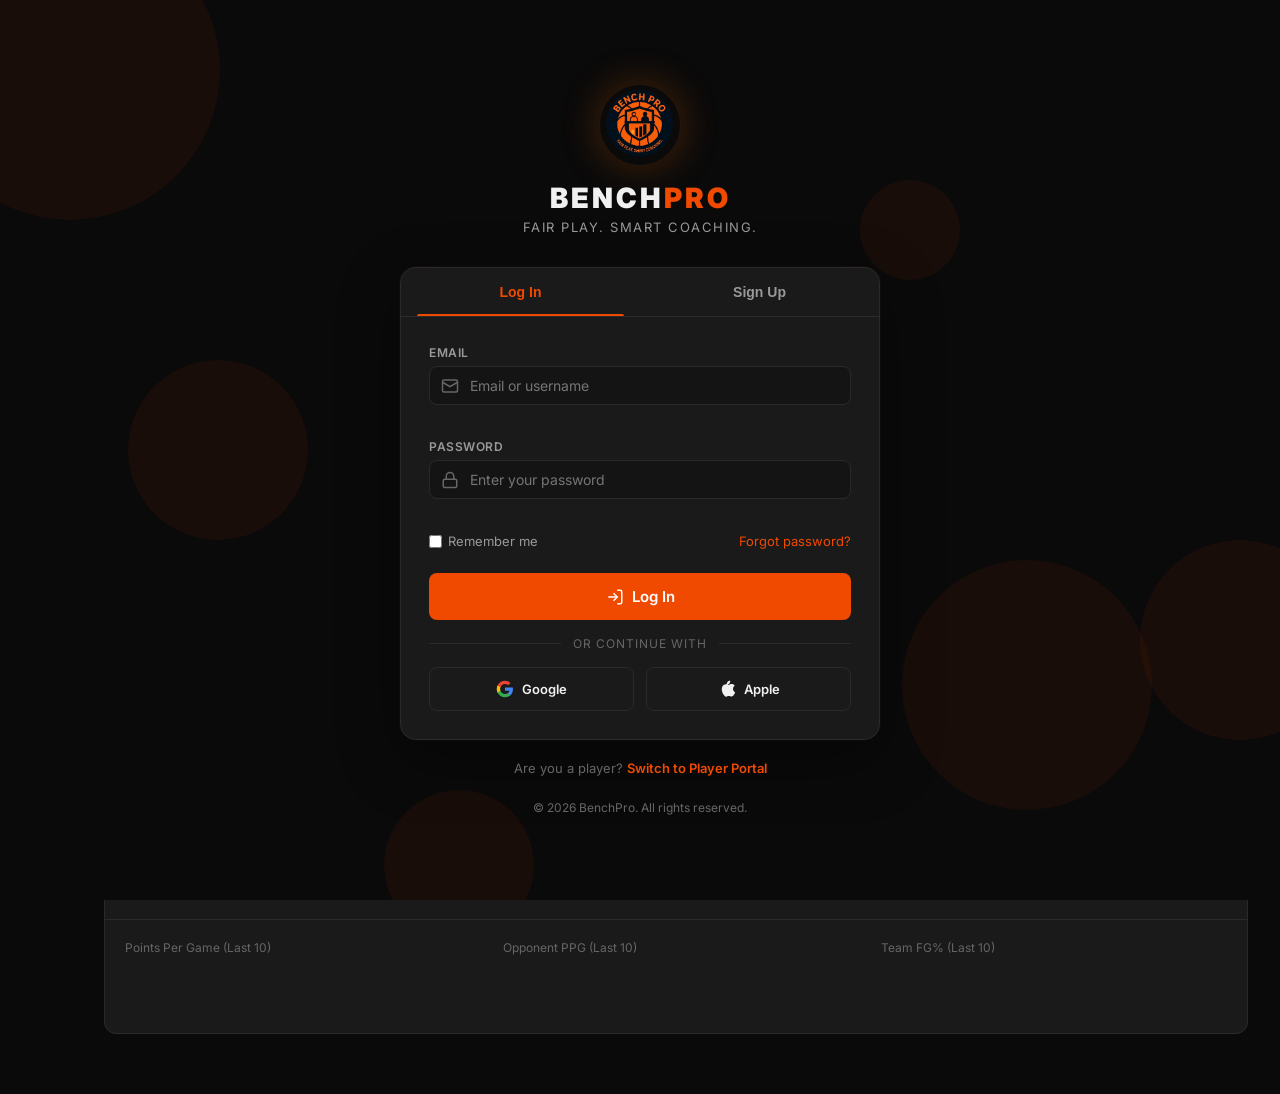
==== fullwebsite.html @ 2b0534f2 "Added Stripe and OAuth" ====
<!DOCTYPE html>
<html lang="en">

<head>
  <meta charset="UTF-8">
  <meta name="viewport" content="width=device-width, initial-scale=1.0">
  <title>BenchPro — Fair Play. Smart Coaching.</title>
  <meta name="description"
    content="BenchPro basketball analysis dashboard for high school teams. AI-powered game film analysis, play design, and player development.">
  <link rel="stylesheet" href="styles.css">
  <link rel="icon" href="minilogo.png" type="image/png">
  <script>
    (function(){try{var s=localStorage.getItem('benchpro_settings');if(s){var j=JSON.parse(s);var t=j.theme||'dark';if(t==='light'){document.documentElement.setAttribute('data-theme','light');}else{document.documentElement.removeAttribute('data-theme');}}}catch(e){}})();
  </script>
</head>

<body>
  <script>
    (function(){try{var s=localStorage.getItem('benchpro_settings');if(s){var j=JSON.parse(s);var t=j.theme||'dark';document.body.classList.toggle('light-mode',t==='light');}}catch(e){}})();
  </script>

  <!-- ===== AUTH SCREEN ===== -->
  <div class="auth-screen" id="auth-screen">
    <!-- Animated background particles -->
    <div class="auth-particles">
      <div class="particle"></div>
      <div class="particle"></div>
      <div class="particle"></div>
      <div class="particle"></div>
      <div class="particle"></div>
      <div class="particle"></div>
    </div>

    <div class="auth-container">
      <!-- Logo -->
      <div class="auth-logo">
        <img src="logo.png" alt="BenchPro">
        <h1 class="auth-brand">BENCH<span>PRO</span></h1>
        <p class="auth-tagline">Fair Play. Smart Coaching.</p>
      </div>

      <!-- Auth Card -->
      <div class="auth-card">
        <!-- Tabs -->
        <div class="auth-tabs">
          <button class="auth-tab active" onclick="showAuthTab('login')">Log In</button>
          <button class="auth-tab" onclick="showAuthTab('signup')">Sign Up</button>
        </div>

        <!-- ===== LOGIN VIEW ===== -->
        <div class="auth-view active" id="auth-login">
          <div class="auth-form">
            <div class="form-group">
              <label class="form-label">Email</label>
              <div class="input-icon-wrap">
                <svg class="input-icon" viewBox="0 0 24 24" fill="none" stroke="currentColor" stroke-width="2">
                  <rect x="2" y="4" width="20" height="16" rx="2" />
                  <polyline points="22,7 12,13 2,7" />
                </svg>
                <input type="email" class="form-input with-icon" id="login-email" placeholder="Email or username"
                  autocomplete="new-email" readonly onfocus="this.removeAttribute('readonly')">
              </div>
            </div>
            <div class="form-group">
              <label class="form-label">Password</label>
              <div class="input-icon-wrap">
                <svg class="input-icon" viewBox="0 0 24 24" fill="none" stroke="currentColor" stroke-width="2">
                  <rect x="3" y="11" width="18" height="11" rx="2" ry="2" />
                  <path d="M7 11V7a5 5 0 0110 0v4" />
                </svg>
                <input type="password" class="form-input with-icon" id="login-password"
                  placeholder="Enter your password" autocomplete="new-password" readonly
                  onfocus="this.removeAttribute('readonly')">
              </div>
            </div>
            <div style="display:flex;justify-content:space-between;align-items:center;margin-bottom:8px">
              <label
                style="display:flex;align-items:center;gap:6px;color:var(--text-secondary);font-size:13px;cursor:pointer">
                <input type="checkbox" id="remember-me" style="accent-color:var(--orange)"> Remember me
              </label>
              <a href="#" class="auth-link" onclick="event.preventDefault();openForgotPasswordModal()">Forgot password?</a>
            </div>
            <button class="btn btn-primary auth-btn" id="btn-login-submit">
              <svg width="18" height="18" viewBox="0 0 24 24" fill="none" stroke="currentColor" stroke-width="2">
                <path d="M15 3h4a2 2 0 012 2v14a2 2 0 01-2 2h-4" />
                <polyline points="10 17 15 12 10 7" />
                <line x1="15" y1="12" x2="3" y2="12" />
              </svg>
              Log In
            </button>
            <div class="auth-divider"><span>or continue with</span></div>
            <div class="social-buttons">
              <button class="btn btn-secondary social-btn" onclick="socialLogin('Google')">
                <svg width="18" height="18" viewBox="0 0 24 24">
                  <path
                    d="M22.56 12.25c0-.78-.07-1.53-.2-2.25H12v4.26h5.92a5.06 5.06 0 01-2.2 3.32v2.77h3.57c2.08-1.92 3.28-4.74 3.28-8.1z"
                    fill="#4285F4" />
                  <path
                    d="M12 23c2.97 0 5.46-.98 7.28-2.66l-3.57-2.77c-.98.66-2.23 1.06-3.71 1.06-2.86 0-5.29-1.93-6.16-4.53H2.18v2.84C3.99 20.53 7.7 23 12 23z"
                    fill="#34A853" />
                  <path
                    d="M5.84 14.09c-.22-.66-.35-1.36-.35-2.09s.13-1.43.35-2.09V7.07H2.18C1.43 8.55 1 10.22 1 12s.43 3.45 1.18 4.93l2.85-2.22.81-.62z"
                    fill="#FBBC05" />
                  <path
                    d="M12 5.38c1.62 0 3.06.56 4.21 1.64l3.15-3.15C17.45 2.09 14.97 1 12 1 7.7 1 3.99 3.47 2.18 7.07l3.66 2.84c.87-2.6 3.3-4.53 6.16-4.53z"
                    fill="#EA4335" />
                </svg>
                Google
              </button>
              <button class="btn btn-secondary social-btn" onclick="socialLogin('Apple')">
                <svg width="18" height="18" viewBox="0 0 24 24" fill="currentColor">
                  <path
                    d="M16.365 1.43c0 1.14-.493 2.27-1.177 3.08-.744.9-1.99 1.57-2.987 1.57-.18 0-.36-.02-.53-.06-.01-.18-.04-.39-.04-.56 0-1.12.535-2.22 1.235-3.02C13.66 1.57 14.98.87 16.12.75c.02.23.04.45.04.68h.205zm3.635 10.44c.03 3.33 2.925 4.44 2.955 4.45-.025.08-.462 1.58-1.525 3.13-.916 1.34-1.866 2.67-3.363 2.7-1.47.03-1.944-.87-3.627-.87-1.683 0-2.208.84-3.597.9-1.445.05-2.545-1.45-3.47-2.79-1.885-2.73-3.325-7.72-1.392-11.09.955-1.67 2.672-2.72 4.53-2.75 1.42-.03 2.758.95 3.625.95.865 0 2.49-1.18 4.195-1.01.715.03 2.718.29 4.005 2.17-.1.07-2.39 1.39-2.365 4.16h.03z" />
                </svg>
                Apple
              </button>
            </div>
          </div>
        </div>

        <!-- ===== SIGNUP VIEW ===== -->
        <div class="auth-view" id="auth-signup">
          <!-- Progress Steps -->
          <div class="signup-progress">
            <div class="progress-step active" data-step="1">
              <div class="step-number">1</div>
              <span class="step-label">Account</span>
            </div>
            <div class="progress-line active"></div>
            <div class="progress-step" data-step="2">
              <div class="step-number">2</div>
              <span class="step-label">Team</span>
            </div>
            <div class="progress-line"></div>
            <div class="progress-step" data-step="3">
              <div class="step-number">3</div>
              <span class="step-label">Plan</span>
            </div>
            <div class="progress-line"></div>
            <div class="progress-step" data-step="4">
              <div class="step-number">4</div>
              <span class="step-label">Payment</span>
            </div>
          </div>

          <!-- Step 1: Account -->
          <div class="signup-step active" id="signup-step-1">
            <h2 class="step-title">Create Your Account</h2>
            <p class="step-desc">Get started with BenchPro in just a few steps.</p>
            <div class="auth-form">
              <div class="form-group">
                <label class="form-label">Full Name</label>
                <div class="input-icon-wrap">
                  <svg class="input-icon" viewBox="0 0 24 24" fill="none" stroke="currentColor" stroke-width="2">
                    <path d="M20 21v-2a4 4 0 00-4-4H8a4 4 0 00-4 4v2" />
                    <circle cx="12" cy="7" r="4" />
                  </svg>
                  <input type="text" class="form-input with-icon" id="signup-name" placeholder="Coach Wilson">
                </div>
              </div>
              <div class="form-group">
                <label class="form-label">Email</label>
                <div class="input-icon-wrap">
                  <svg class="input-icon" viewBox="0 0 24 24" fill="none" stroke="currentColor" stroke-width="2">
                    <rect x="2" y="4" width="20" height="16" rx="2" />
                    <polyline points="22,7 12,13 2,7" />
                  </svg>
                  <input type="email" class="form-input with-icon" id="signup-email" placeholder="coach@school.edu">
                </div>
              </div>
              <div class="form-group">
                <label class="form-label">Password</label>
                <div class="input-icon-wrap">
                  <svg class="input-icon" viewBox="0 0 24 24" fill="none" stroke="currentColor" stroke-width="2">
                    <rect x="3" y="11" width="18" height="11" rx="2" ry="2" />
                    <path d="M7 11V7a5 5 0 0110 0v4" />
                  </svg>
                  <input type="password" class="form-input with-icon" id="signup-password"
                    placeholder="Create a password">
                </div>
              </div>
              <div class="form-group">
                <label class="form-label">Confirm Password</label>
                <div class="input-icon-wrap">
                  <svg class="input-icon" viewBox="0 0 24 24" fill="none" stroke="currentColor" stroke-width="2">
                    <path d="M12 22s8-4 8-10V5l-8-3-8 3v7c0 6 8 10 8 10z" />
                  </svg>
                  <input type="password" class="form-input with-icon" id="signup-confirm"
                    placeholder="Confirm your password">
                </div>
              </div>
            </div>
          </div>

          <!-- Step 2: Team -->
          <div class="signup-step" id="signup-step-2">
            <h2 class="step-title">Set Up Your Team</h2>
            <p class="step-desc">Tell us about your basketball program.</p>
            <div class="auth-form">
              <div class="form-group">
                <label class="form-label">School / Organization</label>
                <div class="input-icon-wrap">
                  <svg class="input-icon" viewBox="0 0 24 24" fill="none" stroke="currentColor" stroke-width="2">
                    <path d="M3 9l9-7 9 7v11a2 2 0 01-2 2H5a2 2 0 01-2-2z" />
                    <polyline points="9 22 9 12 15 12 15 22" />
                  </svg>
                  <input type="text" class="form-input with-icon" id="signup-school" placeholder="Harker High School">
                </div>
              </div>
              <div class="form-group">
                <label class="form-label">Team Name</label>
                <div class="input-icon-wrap">
                  <svg class="input-icon" viewBox="0 0 24 24" fill="none" stroke="currentColor" stroke-width="2">
                    <circle cx="12" cy="12" r="10" />
                    <path d="M12 2a14.5 14.5 0 000 20 14.5 14.5 0 000-20" />
                    <path d="M2 12h20" />
                  </svg>
                  <input type="text" class="form-input with-icon" id="signup-team" placeholder="Varsity Lions">
                </div>
              </div>
              <div class="form-row">
                <div class="form-group">
                  <label class="form-label">Division</label>
                  <select class="form-input" id="signup-division">
                    <option value="varsity">Varsity</option>
                    <option value="jv">Junior Varsity</option>
                    <option value="freshman">Freshman</option>
                  </select>
                </div>
                <div class="form-group">
                  <label class="form-label">State</label>
                  <select class="form-input" id="signup-state">
                    <option value="">Select state...</option>
                    <option>Alabama</option>
                    <option>Alaska</option>
                    <option>Arizona</option>
                    <option>Arkansas</option>
                    <option>California</option>
                    <option>Colorado</option>
                    <option>Connecticut</option>
                    <option>Delaware</option>
                    <option>Florida</option>
                    <option>Georgia</option>
                    <option>Hawaii</option>
                    <option>Idaho</option>
                    <option>Illinois</option>
                    <option>Indiana</option>
                    <option>Iowa</option>
                    <option>Kansas</option>
                    <option>Kentucky</option>
                    <option>Louisiana</option>
                    <option>Maine</option>
                    <option>Maryland</option>
                    <option>Massachusetts</option>
                    <option>Michigan</option>
                    <option>Minnesota</option>
                    <option>Mississippi</option>
                    <option>Missouri</option>
                    <option>Montana</option>
                    <option>Nebraska</option>
                    <option>Nevada</option>
                    <option>New Hampshire</option>
                    <option>New Jersey</option>
                    <option>New Mexico</option>
                    <option>New York</option>
                    <option>North Carolina</option>
                    <option>North Dakota</option>
                    <option>Ohio</option>
                    <option>Oklahoma</option>
                    <option>Oregon</option>
                    <option>Pennsylvania</option>
                    <option>Rhode Island</option>
                    <option>South Carolina</option>
                    <option>South Dakota</option>
                    <option>Tennessee</option>
                    <option>Texas</option>
                    <option>Utah</option>
                    <option>Vermont</option>
                    <option>Virginia</option>
                    <option>Washington</option>
                    <option>West Virginia</option>
                    <option>Wisconsin</option>
                    <option>Wyoming</option>
                  </select>
                </div>
              </div>
              <div class="form-group">
                <label class="form-label">Season</label>
                <select class="form-input" id="signup-season">
                  <option value="2025-26">2025–26</option>
                  <option value="2026-27">2026–27</option>
                </select>
              </div>
            </div>
          </div>

          <!-- Step 3: Plan -->
          <div class="signup-step" id="signup-step-3">
            <h2 class="step-title">Choose Your Plan</h2>
            <p class="step-desc">Start with a 14-day free trial. Cancel anytime.</p>
            <div class="signup-plans">
              <div class="signup-plan-card" data-plan="standard" onclick="selectSignupPlan('standard')">
                <div class="plan-card-header">
                  <h3>Standard</h3>
                  <p>Individual player development</p>
                </div>
                <div class="plan-price">$8.99<span>/month</span></div>
                <ul class="plan-features">
                  <li><svg viewBox="0 0 24 24" fill="none" stroke="var(--orange)" stroke-width="2.5" width="16"
                      height="16">
                      <polyline points="20 6 9 17 4 12" />
                    </svg> Up to 5 Player Profiles</li>
                  <li><svg viewBox="0 0 24 24" fill="none" stroke="var(--orange)" stroke-width="2.5" width="16"
                      height="16">
                      <polyline points="20 6 9 17 4 12" />
                    </svg> 10 Game Uploads / Month</li>
                  <li><svg viewBox="0 0 24 24" fill="none" stroke="var(--orange)" stroke-width="2.5" width="16"
                      height="16">
                      <polyline points="20 6 9 17 4 12" />
                    </svg> Basic AI Analysis</li>
                  <li><svg viewBox="0 0 24 24" fill="none" stroke="var(--orange)" stroke-width="2.5" width="16"
                      height="16">
                      <polyline points="20 6 9 17 4 12" />
                    </svg> Play Designer</li>
                </ul>
              </div>
              <div class="signup-plan-card popular selected" data-plan="elite" onclick="selectSignupPlan('elite')">
                <div class="plan-badge-label">MOST POPULAR</div>
                <div class="plan-card-header">
                  <h3>Elite</h3>
                  <p>Everything for a full team</p>
                </div>
                <div class="plan-price">$29.99<span>/month</span></div>
                <ul class="plan-features">
                  <li><svg viewBox="0 0 24 24" fill="none" stroke="var(--orange)" stroke-width="2.5" width="16"
                      height="16">
                      <polyline points="20 6 9 17 4 12" />
                    </svg> Unlimited Player Profiles</li>
                  <li><svg viewBox="0 0 24 24" fill="none" stroke="var(--orange)" stroke-width="2.5" width="16"
                      height="16">
                      <polyline points="20 6 9 17 4 12" />
                    </svg> Unlimited Game Uploads</li>
                  <li><svg viewBox="0 0 24 24" fill="none" stroke="var(--orange)" stroke-width="2.5" width="16"
                      height="16">
                      <polyline points="20 6 9 17 4 12" />
                    </svg> Advanced AI Analysis</li>
                  <li><svg viewBox="0 0 24 24" fill="none" stroke="var(--orange)" stroke-width="2.5" width="16"
                      height="16">
                      <polyline points="20 6 9 17 4 12" />
                    </svg> Fatigue Detection</li>
                  <li><svg viewBox="0 0 24 24" fill="none" stroke="var(--orange)" stroke-width="2.5" width="16"
                      height="16">
                      <polyline points="20 6 9 17 4 12" />
                    </svg> Send Tips to Players</li>
                  <li><svg viewBox="0 0 24 24" fill="none" stroke="var(--orange)" stroke-width="2.5" width="16"
                      height="16">
                      <polyline points="20 6 9 17 4 12" />
                    </svg> Priority Support</li>
                </ul>
              </div>
            </div>
          </div>

          <!-- Step 4: Start Trial -->
          <div class="signup-step" id="signup-step-4">
            <h2 class="step-title">Start Your Free Trial</h2>
            <p class="step-desc">Your 14-day free trial starts today. Add a payment method — you won't be charged until the trial ends.</p>
            <div class="auth-form">
              <div class="form-group">
                <label style="display:flex;align-items:center;gap:6px;color:var(--text-secondary);font-size:13px;cursor:pointer">
                  <input type="checkbox" id="signup-remember-me" style="accent-color:var(--orange)"> Keep me signed in on this device
                </label>
              </div>
              <div class="trial-notice" style="margin-top:16px">
                <svg viewBox="0 0 24 24" fill="none" stroke="var(--orange)" stroke-width="2" width="20" height="20">
                  <path d="M12 22s8-4 8-10V5l-8-3-8 3v7c0 6 8 10 8 10z" />
                </svg>
                <div>
                  <strong>14-day free trial</strong>
                  <p>You can cancel anytime before the trial ends. No charge until then. Secure payment via Stripe.</p>
                </div>
              </div>
            </div>
          </div>

          <!-- Navigation Buttons -->
          <div class="signup-nav">
            <button class="btn btn-secondary" id="signup-back-btn" onclick="signupBack()" style="display:none">
              <svg width="16" height="16" viewBox="0 0 24 24" fill="none" stroke="currentColor" stroke-width="2">
                <line x1="19" y1="12" x2="5" y2="12" />
                <polyline points="12 19 5 12 12 5" />
              </svg>
              Back
            </button>
            <div style="flex:1"></div>
            <button class="btn btn-primary auth-btn" id="signup-next-btn" onclick="signupNext()">
              Continue
              <svg width="16" height="16" viewBox="0 0 24 24" fill="none" stroke="currentColor" stroke-width="2">
                <line x1="5" y1="12" x2="19" y2="12" />
                <polyline points="12 5 19 12 12 19" />
              </svg>
            </button>
          </div>
        </div>

      </div>

      <p class="auth-switch" style="text-align:center;margin-top:20px;font-size:13px;color:var(--text-muted)">
        Are you a player? <a href="student.html" style="color:var(--orange);text-decoration:none;font-weight:600">Switch to Player Portal</a>
      </p>
      <p class="auth-footer">© 2026 BenchPro. All rights reserved.</p>
    </div>
  </div>

  <!-- ===== FORGOT PASSWORD MODAL ===== -->
  <div class="modal-overlay" id="forgot-password-overlay" style="z-index:10001">
    <div class="modal" style="max-width:400px">
      <h2>Reset password</h2>
      <button class="modal-close" onclick="closeForgotPasswordModal()">✕</button>
      <p style="color:var(--text-secondary);font-size:14px;margin-bottom:16px">Enter your email and we'll send you a link to reset your password.</p>
      <div class="form-group">
        <label class="form-label">Email</label>
        <input type="email" class="form-input" id="forgot-password-email" placeholder="your@email.com">
      </div>
      <button class="btn btn-primary" id="forgot-password-btn" onclick="handleForgotPassword()">Send reset link</button>
    </div>
  </div>

  <!-- ===== SIDEBAR ===== -->
  <aside class="sidebar">
    <div class="sidebar-logo">
      <img src="logo.png" alt="BenchPro">
      <span>BENCHPRO</span>
    </div>
    <nav class="sidebar-nav">
      <div class="nav-section-label">Main</div>
      <button class="nav-item active" data-page="dashboard" onclick="navigateTo('dashboard')">
        <svg viewBox="0 0 24 24" fill="none" stroke="currentColor" stroke-width="2">
          <rect x="3" y="3" width="7" height="7" rx="1" />
          <rect x="14" y="3" width="7" height="7" rx="1" />
          <rect x="3" y="14" width="7" height="7" rx="1" />
          <rect x="14" y="14" width="7" height="7" rx="1" />
        </svg>
        <span>Dashboard</span>
      </button>
      <button class="nav-item" data-page="upload-film" onclick="navigateTo('upload-film')">
        <svg viewBox="0 0 24 24" fill="none" stroke="currentColor" stroke-width="2">
          <rect x="2" y="4" width="20" height="16" rx="2" />
          <path d="m15 3-3 3-3-3" />
          <circle cx="12" cy="12" r="3" />
        </svg>
        <span>Upload Film</span>
      </button>
      <button class="nav-item" data-page="draw-plays" onclick="navigateTo('draw-plays')">
        <svg viewBox="0 0 24 24" fill="none" stroke="currentColor" stroke-width="2">
          <path d="M12 20h9" />
          <path d="M16.5 3.5a2.1 2.1 0 013 3L7 19l-4 1 1-4Z" />
        </svg>
        <span>Draw Plays</span>
      </button>
      <button class="nav-item" data-page="send-tips" onclick="navigateTo('send-tips')">
        <svg viewBox="0 0 24 24" fill="none" stroke="currentColor" stroke-width="2">
          <path d="M21 15a2 2 0 01-2 2H7l-4 4V5a2 2 0 012-2h14a2 2 0 012 2z" />
        </svg>
        <span>Send Tips</span>
      </button>
      <div class="nav-section-label">AI Tools</div>
      <button class="nav-item" data-page="ai-analysis" onclick="navigateTo('ai-analysis')">
        <svg viewBox="0 0 24 24" fill="none" stroke="currentColor" stroke-width="2">
          <path d="M12 2a4 4 0 014 4c0 1.1-.9 2-2 2h-4a2 2 0 01-2-2 4 4 0 014-4z" />
          <path d="M9 8v3M15 8v3" />
          <circle cx="12" cy="16" r="4" />
          <path d="M12 12v4" />
        </svg>
        <span>Game Analysis</span>
      </button>
      <button class="nav-item" data-page="ai-drills" onclick="navigateTo('ai-drills')">
        <svg viewBox="0 0 24 24" fill="none" stroke="currentColor" stroke-width="2">
          <path d="M13 2 3 14h9l-1 8 10-12h-9l1-8z" />
        </svg>
        <span>AI Drills</span>
      </button>
      <div class="nav-section-label">Library</div>
      <button class="nav-item" data-page="analysis-history" onclick="navigateTo('analysis-history')">
        <svg viewBox="0 0 24 24" width="20" height="20" fill="none" stroke="currentColor" stroke-width="2">
          <path d="M4 11v8a2 2 0 002 2h12a2 2 0 002-2v-8" />
          <path d="m4 11 3.5-6A2 2 0 019.2 4h5.6a2 2 0 011.7 1l3.5 6" />
          <path d="M8 11v4h8v-4" />
        </svg>
        <span>Analysis History</span>
      </button>
      <button class="nav-item" data-page="player-stats" onclick="navigateTo('player-stats')">
        <svg viewBox="0 0 24 24" fill="none" stroke="currentColor" stroke-width="2">
          <path d="M18 20V10M12 20V4M6 20v-6" />
        </svg>
        <span>Player Stats</span>
      </button>
      <div class="nav-section-label">Account</div>
      <button class="nav-item" data-page="plans" onclick="navigateTo('plans')">
        <svg viewBox="0 0 24 24" fill="none" stroke="currentColor" stroke-width="2">
          <path d="M12 2 2 7l10 5 10-5-10-5z" />
          <path d="M2 17l10 5 10-5" />
          <path d="M2 12l10 5 10-5" />
        </svg>
        <span>Plans</span>
      </button>
      <button class="nav-item" data-page="settings" onclick="navigateTo('settings')">
        <svg viewBox="0 0 24 24" fill="none" stroke="currentColor" stroke-width="2">
          <circle cx="12" cy="12" r="3" />
          <path
            d="M19.4 15a1.65 1.65 0 00.33 1.82l.06.06a2 2 0 010 2.83 2 2 0 01-2.83 0l-.06-.06a1.65 1.65 0 00-1.82-.33 1.65 1.65 0 00-1 1.51V21a2 2 0 01-4 0v-.09a1.65 1.65 0 00-1-1.51 1.65 1.65 0 00-1.82.33l-.06.06a2 2 0 01-2.83-2.83l.06-.06a1.65 1.65 0 00.33-1.82 1.65 1.65 0 00-1.51-1H3a2 2 0 010-4h.09a1.65 1.65 0 001.51-1 1.65 1.65 0 00-.33-1.82l-.06-.06a2 2 0 012.83-2.83l.06.06a1.65 1.65 0 001.82.33H9a1.65 1.65 0 001-1.51V3a2 2 0 014 0v.09a1.65 1.65 0 001 1.51 1.65 1.65 0 001.82-.33l.06-.06a2 2 0 012.83 2.83l-.06.06a1.65 1.65 0 00-.33 1.82V9a1.65 1.65 0 001.51 1H21a2 2 0 010 4h-.09a1.65 1.65 0 00-1.51 1z" />
        </svg>
        <span>Settings</span>
      </button>
    </nav>
    <div class="sidebar-footer">
      <div class="plan-badge" onclick="navigateTo('plans')">
        <svg viewBox="0 0 24 24" fill="none" stroke="currentColor" stroke-width="2">
          <path d="M12 2 2 7l10 5 10-5-10-5z" />
          <path d="M2 17l10 5 10-5" />
        </svg>
        <div class="plan-badge-text">
          <div class="plan-name">Elite Plan</div>
          <div class="plan-price">$29.99/mo</div>
        </div>
      </div>
    </div>
  </aside>

  <!-- ===== MAIN CONTENT ===== -->
  <div class="main-content">

    <!-- Header -->
    <header class="header">
      <div class="header-left">
        <div class="header-search">
          <svg viewBox="0 0 24 24" fill="none" stroke="currentColor" stroke-width="2">
            <circle cx="11" cy="11" r="8" />
            <path d="m21 21-4.3-4.3" />
          </svg>
          <input type="text" placeholder="Search games, players, clips..." id="global-search"
            oninput="handleSearch(this.value)" autocomplete="off">
          <div class="search-dropdown" id="search-dropdown"></div>
        </div>
      </div>
      <div class="header-right">
        <div class="connection-dot" id="connection-dot" title="Backend: checking..."></div>
        <div class="notif-wrap">
          <button class="header-btn" onclick="toggleNotifications()" title="Notifications" id="notif-btn">
            <svg viewBox="0 0 24 24" fill="none" stroke="currentColor" stroke-width="2">
              <path d="M18 8A6 6 0 006 8c0 7-3 9-3 9h18s-3-2-3-9" />
              <path d="M13.73 21a2 2 0 01-3.46 0" />
            </svg>
            <span class="notif-dot" id="notif-dot"></span>
          </button>
          <div class="notif-dropdown" id="notif-dropdown">
            <div class="notif-dropdown-header">
              <h4>Notifications</h4>
              <button class="btn btn-sm btn-secondary" onclick="clearNotifications()">Clear All</button>
            </div>
            <div class="notif-list" id="notif-list">
              <div class="notif-item unread" onclick="handleNotifClick('analysis')">
                <div class="notif-icon orange"><svg width="16" height="16" viewBox="0 0 24 24" fill="none" stroke="currentColor" stroke-width="2"><path d="M12 2a4 4 0 014 4v2h2a2 2 0 012 2v8a2 2 0 01-2 2H6a2 2 0 01-2-2v-8a2 2 0 012-2h2V6a4 4 0 014-4z"/><circle cx="9" cy="14" r="1"/><circle cx="15" cy="14" r="1"/></svg></div>
                <div class="notif-body">
                  <div class="notif-text">AI Analysis complete for <strong>Harker vs Westfield</strong></div>
                  <div class="notif-time">2 hours ago</div>
                </div>
              </div>
              <div class="notif-item unread" onclick="handleNotifClick('tip')">
                <div class="notif-icon orange"><svg width="16" height="16" viewBox="0 0 24 24" fill="none" stroke="currentColor" stroke-width="2"><path d="M9 18h6M10 22h4M12 2a7 7 0 00-4 12.7V17h8v-2.3A7 7 0 0012 2z"/></svg></div>
                <div class="notif-body">
                  <div class="notif-text">Tip delivered to <strong>Marcus James (#3)</strong></div>
                  <div class="notif-time">3 hours ago</div>
                </div>
              </div>
              <div class="notif-item" onclick="handleNotifClick('drill')">
                <div class="notif-icon blue"><svg width="16" height="16" viewBox="0 0 24 24" fill="none" stroke="currentColor" stroke-width="2"><polygon points="13 2 3 14 12 14 11 22 21 10 12 10 13 2"/></svg></div>
                <div class="notif-body">
                  <div class="notif-text">New AI drill recommendation: <strong>Quarter-Stamina Sprints</strong></div>
                  <div class="notif-time">Yesterday</div>
                </div>
              </div>
              <div class="notif-item" onclick="handleNotifClick('upload')">
                <div class="notif-icon purple"><svg width="16" height="16" viewBox="0 0 24 24" fill="none" stroke="currentColor" stroke-width="2"><path d="M21 15v4a2 2 0 01-2 2H5a2 2 0 01-2-2v-4"/><polyline points="17 8 12 3 7 8"/><line x1="12" y1="3" x2="12" y2="15"/></svg></div>
                <div class="notif-body">
                  <div class="notif-text">Film upload <strong>Harker vs Oakridge</strong> processed successfully</div>
                  <div class="notif-time">2 days ago</div>
                </div>
              </div>
            </div>
          </div>
        </div>
        <button class="header-btn" onclick="navigateTo('settings')" title="Settings">
          <svg viewBox="0 0 24 24" fill="none" stroke="currentColor" stroke-width="2">
            <circle cx="12" cy="12" r="3" />
            <path
              d="M19.4 15a1.65 1.65 0 00.33 1.82l.06.06a2 2 0 010 2.83 2 2 0 01-2.83 0l-.06-.06a1.65 1.65 0 00-1.82-.33 1.65 1.65 0 00-1 1.51V21a2 2 0 01-4 0v-.09" />
          </svg>
        </button>
        <div class="avatar-wrap">
          <div class="avatar" id="user-avatar" onclick="toggleAvatarMenu()" title="Coach Wilson">CW</div>
          <div class="avatar-menu" id="avatar-menu">
            <div class="avatar-menu-info" id="avatar-menu-name">Coach Wilson</div>
            <div class="avatar-menu-email" id="avatar-menu-email">coach@school.edu</div>
            <button class="avatar-menu-btn" onclick="navigateTo('settings');toggleAvatarMenu()">
              <svg width="14" height="14" viewBox="0 0 24 24" fill="none" stroke="currentColor" stroke-width="2">
                <circle cx="12" cy="12" r="3" />
                <path d="M19.4 15a1.65 1.65 0 00.33 1.82l.06.06a2 2 0 01-2.83 2.83l-.06-.06a1.65 1.65 0 00-1.82-.33 1.65 1.65 0 00-1 1.51V21a2 2 0 01-4 0v-.09" />
              </svg> Settings
            </button>
            <button class="avatar-menu-btn danger" onclick="handleLogout()">
              <svg width="14" height="14" viewBox="0 0 24 24" fill="none" stroke="currentColor" stroke-width="2">
                <path d="M9 21H5a2 2 0 01-2-2V5a2 2 0 012-2h4" />
                <polyline points="16 17 21 12 16 7" />
                <line x1="21" y1="12" x2="9" y2="12" />
              </svg> Log Out
            </button>
          </div>
        </div>
      </div>
    </header>

    <!-- ===== PAGE: DASHBOARD ===== -->
    <div class="page active" id="page-dashboard">
      <h1 class="page-title">Welcome back, Coach! 👋</h1>
      <p class="page-subtitle" id="dashboard-subtitle">Here's what's happening with Harker Eagles today.</p>

      <div style="display:flex;gap:12px;margin-bottom:28px;flex-wrap:wrap">
        <button class="btn btn-primary" onclick="openModal('upload-modal')">
          <svg width="18" height="18" viewBox="0 0 24 24" fill="none" stroke="currentColor" stroke-width="2">
            <path d="M21 15v4a2 2 0 01-2 2H5a2 2 0 01-2-2v-4" />
            <polyline points="17 8 12 3 7 8" />
            <line x1="12" y1="3" x2="12" y2="15" />
          </svg> Upload Film
        </button>
        <button class="btn btn-secondary" onclick="navigateTo('ai-analysis')">
          <svg width="18" height="18" viewBox="0 0 24 24" fill="none" stroke="currentColor" stroke-width="2">
            <path
              d="M21 11.5a8.38 8.38 0 01-.9 3.8 8.5 8.5 0 01-7.6 4.7 8.38 8.38 0 01-3.8-.9L3 21l1.9-5.7a8.38 8.38 0 01-.9-3.8 8.5 8.5 0 014.7-7.6 8.38 8.38 0 013.8-.9h.5a8.48 8.48 0 018 8v.5z" />
          </svg> Game Analysis
        </button>
        <button class="btn btn-secondary" onclick="navigateTo('draw-plays')">
          <svg width="16" height="16" viewBox="0 0 24 24" fill="none" stroke="currentColor" stroke-width="2">
            <path d="M12 20h9" />
            <path d="M16.5 3.5a2.1 2.1 0 013 3L7 19l-4 1 1-4Z" />
          </svg>
          Draw Play
        </button>
        <button class="btn btn-secondary" onclick="openModal('tip-modal')">
          <svg width="16" height="16" viewBox="0 0 24 24" fill="none" stroke="currentColor" stroke-width="2">
            <path d="M21 15a2 2 0 01-2 2H7l-4 4V5a2 2 0 012-2h14a2 2 0 012 2z" />
          </svg>
          Send Tip
        </button>
      </div>



      <div class="stats-grid">
        <div class="stat-card">
          <div class="stat-card-icon orange"><svg viewBox="0 0 24 24" width="20" height="20" fill="none"
              stroke="currentColor" stroke-width="2">
              <rect x="2" y="4" width="20" height="16" rx="2" />
              <circle cx="12" cy="12" r="3" />
            </svg></div>
          <div class="stat-label">Games Analyzed</div>
          <div class="stat-value">47</div>
          <div class="stat-change up">↑ 12% this month</div>
        </div>
        <div class="stat-card">
          <div class="stat-card-icon orange"><svg viewBox="0 0 24 24" width="20" height="20" fill="none"
              stroke="currentColor" stroke-width="2">
              <path d="M12 20h9" />
              <path d="M16.5 3.5a2.1 2.1 0 013 3L7 19l-4 1 1-4Z" />
            </svg></div>
          <div class="stat-label">Plays Created</div>
          <div class="stat-value">156</div>
          <div class="stat-change up">↑ 8% this month</div>
        </div>
        <div class="stat-card">
          <div class="stat-card-icon blue"><svg viewBox="0 0 24 24" width="20" height="20" fill="none"
              stroke="currentColor" stroke-width="2">
              <path d="M21 15a2 2 0 01-2 2H7l-4 4V5a2 2 0 012-2h14a2 2 0 012 2z" />
            </svg></div>
          <div class="stat-label">Tips Sent</div>
          <div class="stat-value">89</div>
          <div class="stat-change up">↑ 24% this month</div>
        </div>
        <div class="stat-card">
          <div class="stat-card-icon purple"><svg viewBox="0 0 24 24" width="20" height="20" fill="none"
              stroke="currentColor" stroke-width="2">
              <circle cx="12" cy="12" r="10" />
              <path d="M12 2a15 15 0 014 10 15 15 0 01-4 10 15 15 0 01-4-10 15 15 0 014-10z" />
              <path d="M2 12h20" />
            </svg></div>
          <div class="stat-label">Win Rate</div>
          <div class="stat-value">67%</div>
          <div class="stat-change up">↑ 5% vs last season</div>
        </div>
      </div>

      <div class="section-grid">
        <!-- Recent Game Analysis -->
        <div class="card">
          <div class="card-header">
            <h3><span class="inline-icon"><svg viewBox="0 0 24 24" fill="none" stroke="currentColor" stroke-width="2">
                  <path d="M18 20V10M12 20V4M6 20v-6" />
                </svg></span> Recent Game Analysis</h3>
            <button class="btn btn-sm btn-secondary" onclick="navigateTo('analysis-history')">View All</button>
          </div>
          <div class="card-body" id="dashboard-recent-games" style="display:flex;flex-direction:column;gap:12px">
            <div style="text-align:center;padding:20px;color:var(--text-muted);font-size:13px">Loading recent analyses...</div>
          </div>
        </div>

        <!-- AI Insights -->
        <div class="card">
          <div class="card-header">
            <h3><span class="inline-icon"><svg viewBox="0 0 24 24" fill="none" stroke="currentColor" stroke-width="2">
                  <path d="M12 2a4 4 0 014 4c0 1.1-.9 2-2 2h-4a2 2 0 01-2-2 4 4 0 014-4z" />
                  <circle cx="12" cy="16" r="4" />
                  <path d="M12 12v4" />
                </svg></span> AI Insights</h3>
            <button class="btn btn-sm btn-secondary" onclick="navigateTo('ai-analysis')">Full Report</button>
          </div>
          <div class="card-body">
            <div id="tip-history">
              <div class="timeline-item">
                <div class="timeline-dot danger"></div>
                <div class="timeline-time">Q4</div>
                <div class="timeline-content">
                  <h4>Fatigue Detected — #7 Wright</h4>
                  <p>Sprint speed dropped 18% in Q4. Consider earlier substitution for recovery.</p>
                </div>
              </div>
              <div class="timeline-item">
                <div class="timeline-dot warning"></div>
                <div class="timeline-time">Q3</div>
                <div class="timeline-content">
                  <h4>Turnover Spike</h4>
                  <p>5 turnovers in 3 minutes during Q3. Ball handling under pressure needs work.</p>
                </div>
              </div>
              <div class="timeline-item">
                <div class="timeline-dot info"></div>
                <div class="timeline-time">Q2</div>
                <div class="timeline-content">
                  <h4>Defensive Gap on Left Side</h4>
                  <p>Opponents scored 14 points from left-side drives. Recommend zone adjustment.</p>
                </div>
              </div>
              <div class="timeline-item">
                <div class="timeline-dot success"></div>
                <div class="timeline-time">Q1</div>
                <div class="timeline-content">
                  <h4>Fast Break Efficiency High</h4>
                  <p>8/10 fast break conversions in Q1. Transition game is working well.</p>
                </div>
              </div>
            </div>
          </div>
        </div>
      </div>

      <!-- Quick Team Stats -->
      <div class="card" style="margin-bottom:28px">
        <div class="card-header">
          <h3><span class="inline-icon"><svg viewBox="0 0 24 24" fill="none" stroke="currentColor" stroke-width="2">
                <polyline points="22 12 18 12 15 21 9 3 6 12 2 12" />
              </svg></span> Season Performance Trend</h3>
        </div>
        <div class="card-body" style="display:flex;gap:32px;flex-wrap:wrap;align-items:center">
          <div style="flex:1;min-width:200px">
            <div style="font-size:12px;color:var(--text-muted);margin-bottom:8px">Points Per Game (Last 10)</div>
            <div class="sparkline" data-values="62,71,58,75,68,81,65,72,78,74" style="height:50px"></div>
          </div>
          <div style="flex:1;min-width:200px">
            <div style="font-size:12px;color:var(--text-muted);margin-bottom:8px">Opponent PPG (Last 10)</div>
            <div class="sparkline" data-values="55,68,61,70,59,70,60,65,63,67" style="height:50px"></div>
          </div>
          <div style="flex:1;min-width:200px">
            <div style="font-size:12px;color:var(--text-muted);margin-bottom:8px">Team FG% (Last 10)</div>
            <div class="sparkline" data-values="42,48,39,52,45,51,43,46,50,47" style="height:50px"></div>
          </div>
        </div>
      </div>
    </div>

    <!-- ===== PAGE: UPLOAD FILM ===== -->
    <div class="page" id="page-upload-film">
      <h1 class="page-title">Upload Game Film <span class="inline-icon"><svg viewBox="0 0 24 24" fill="none"
            stroke="currentColor" stroke-width="2">
            <rect x="2" y="4" width="20" height="16" rx="2" />
            <path d="m15 3-3 3-3-3" />
            <circle cx="12" cy="12" r="3" />
          </svg></span></h1>
      <p class="page-subtitle">Upload your game footage for AI-powered analysis. We support MP4, MOV, and AVI
        formats.
      </p>

      <div class="card" style="max-width:100%">
        <div class="card-body">
          <div class="upload-zone" id="upload-zone-clip" onclick="document.getElementById('file-input-clip').click()">
            <svg width="48" height="48" viewBox="0 0 24 24" fill="none" stroke="currentColor" stroke-width="1.5">
              <path d="M21 15v4a2 2 0 01-2 2H5a2 2 0 01-2-2v-4" />
              <polyline points="17 8 12 3 7 8" />
              <line x1="12" y1="3" x2="12" y2="15" />
            </svg>
            <p><span class="highlight">Click to browse</span> or drag and drop your game film here</p>
            <p style="font-size:12px;color:var(--text-muted);margin-top:8px">MP4, MOV, AVI · Max 5GB</p>
          </div>
          <input type="file" id="file-input-clip" style="display:none" accept="video/*"
            onchange="handleClipFileSelect(this)">
          <div id="clip-file-info"
            style="display:none;margin-top:12px;padding:12px;background:rgba(59,130,246,0.1);border:1px solid rgba(59,130,246,0.3);border-radius:var(--radius);align-items:center;gap:8px;flex-wrap:wrap">
            <svg width="16" height="16" viewBox="0 0 24 24" fill="none" stroke="#3b82f6" stroke-width="2">
              <path d="M14.5 4h-5L7 7H4a2 2 0 0 0-2 2v9a2 2 0 0 0 2 2h16a2 2 0 0 0 2-2V9a2 2 0 0 0-2-2h-3l-2.5-3z" />
              <circle cx="12" cy="13" r="3" />
            </svg>
            <span id="clip-file-name" style="font-size:13px;color:var(--text-primary);flex:1"></span>
            <button type="button" class="btn btn-sm btn-secondary" onclick="clearClipFile()" style="flex-shrink:0">Remove</button>
          </div>
          <div class="form-group" style="margin-top:16px">
            <label class="form-label">Title</label>
            <input type="text" class="form-input" id="upload-clip-title" placeholder="e.g. Harker vs Westfield">
          </div>
          <button class="btn btn-primary" style="width:100%" onclick="handleUploadClip()">Upload
            &amp; Analyze Film</button>
        </div>
      </div>

      <!-- ===== STAT SHEET UPLOAD SECTION ===== -->
      <div class="card" style="max-width:100%;margin-top:20px">
        <div class="card-header">
          <h3><span class="inline-icon"><i data-lucide="file-spreadsheet" style="width:20px;height:20px;"></i></span>
            Upload Stat Sheet</h3>
          <span class="badge badge-orange">New Feature</span>
        </div>
        <div class="card-body">
          <p style="font-size:13px;color:var(--text-muted);margin-bottom:16px">Upload a picture of a game stat sheet or
            box score, and Coach Carter AI will analyze it instantly to give you practice tips.</p>
          <div class="upload-zone" id="upload-zone-stat" onclick="document.getElementById('file-input-stat').click()">
            <i data-lucide="upload-cloud"
              style="width:40px;height:40px;color:var(--text-muted);margin-bottom:12px;"></i>
            <p><span class="highlight">Click to browse</span> or drag and drop your stat sheet here</p>
            <p style="font-size:12px;color:var(--text-muted);margin-top:8px">JPG, PNG, PDF, CSV · Max 10MB</p>
          </div>
          <input type="file" id="file-input-stat" style="display:none" accept="image/*,.pdf,.csv"
            onchange="handleStatFileSelect(this)">
          <div id="stat-file-info"
            style="display:none;margin-top:12px;padding:12px;background:rgba(240,74,0,0.1);border:1px solid rgba(240,74,0,0.3);border-radius:var(--radius);align-items:center;gap:8px;flex-wrap:wrap">
            <i data-lucide="file-check-2" style="width:16px;height:16px;color:var(--orange);"></i>
            <span id="stat-file-name" style="font-size:13px;color:var(--text-primary);flex:1"></span>
            <button type="button" class="btn btn-sm btn-secondary" onclick="clearStatFile()" style="flex-shrink:0">Remove</button>
          </div>
          <div class="form-group" style="margin-top:16px">
            <label class="form-label">Stat Sheet Title</label>
            <input type="text" class="form-input" id="upload-stat-title"
              placeholder="e.g. Harker vs Westfield Box Score">
          </div>
          <button class="btn btn-primary" style="width:100%" onclick="handleUploadStatSheet()">Upload &amp; Analyze
            Stats</button>
        </div>
      </div>

      <!-- Coach Notes removed as requested -->
    </div>

    <!-- ===== PAGE: DRAW PLAYS ===== -->
    <div class="page" id="page-draw-plays">
      <h1 class="page-title">Play Designer <span class="inline-icon"><svg viewBox="0 0 24 24" fill="none"
            stroke="currentColor" stroke-width="2">
            <path d="M12 20h9" />
            <path d="M16.5 3.5a2.1 2.1 0 013 3L7 19l-4 1 1-4Z" />
          </svg></span></h1>
      <p class="page-subtitle">Draw plays on the court and share them with your players.</p>
      <div class="play-canvas-wrap">
        <div class="play-toolbar">
          <button class="tool-btn active" data-tool="pen" onclick="setDrawTool('pen')"><svg viewBox="0 0 24 24"
              width="14" height="14" fill="none" stroke="currentColor" stroke-width="2" style="vertical-align:-2px">
              <path d="M12 20h9" />
              <path d="M16.5 3.5a2.1 2.1 0 013 3L7 19l-4 1 1-4Z" />
            </svg> Pen</button>
          <button class="tool-btn" data-tool="arrow" onclick="setDrawTool('arrow')"><svg viewBox="0 0 24 24" width="14"
              height="14" fill="none" stroke="currentColor" stroke-width="2" style="vertical-align:-2px">
              <line x1="5" y1="12" x2="19" y2="12" />
              <polyline points="12 5 19 12 12 19" />
            </svg> Arrow</button>
          <button class="tool-btn" data-tool="player" onclick="setDrawTool('player')"><svg viewBox="0 0 24 24"
              width="14" height="14" fill="none" stroke="currentColor" stroke-width="2" style="vertical-align:-2px">
              <path d="M20 21v-2a4 4 0 00-4-4H8a4 4 0 00-4 4v2" />
              <circle cx="12" cy="7" r="4" />
            </svg> Player</button>
          <button class="tool-btn" data-tool="ball" onclick="setDrawTool('ball')"><svg viewBox="0 0 24 24" width="14"
              height="14" fill="none" stroke="currentColor" stroke-width="2" style="vertical-align:-2px">
              <circle cx="12" cy="12" r="10" />
              <path d="M2 12h20" />
            </svg> Ball</button>
          <div style="width:1px;height:24px;background:var(--border);margin:0 8px"></div>
          <div class="color-dot active" data-color="#F04A00" style="background:#F04A00"
            onclick="setDrawColor('#F04A00')"></div>
          <div class="color-dot" data-color="#3b82f6" style="background:#3b82f6" onclick="setDrawColor('#3b82f6')">
          </div>
          <div class="color-dot" data-color="#22c55e" style="background:#22c55e" onclick="setDrawColor('#22c55e')">
          </div>
          <div class="color-dot" data-color="#ffffff" style="background:#ffffff" onclick="setDrawColor('#ffffff')">
          </div>
          <div class="color-dot" data-color="#ef4444" style="background:#ef4444" onclick="setDrawColor('#ef4444')">
          </div>
          <div style="flex:1"></div>
          <button class="tool-btn" onclick="undoCanvas()">↩ Undo</button>
          <button class="tool-btn" onclick="clearCanvas()">🗑 Clear</button>
          <button class="tool-btn" onclick="savePlay()"
            style="background:var(--orange);color:#fff;border-color:var(--orange)">💾 Save Play</button>
        </div>
        <canvas id="playCanvas"></canvas>
      </div>
      <div style="margin-top:16px;display:flex;gap:12px">
        <div class="form-group">
          <label class="form-label">Play Name</label>
          <input type="text" class="form-input" placeholder="e.g. Pick and Roll Left">
        </div>
        <button class="btn btn-primary" style="align-self:flex-end"
          onclick="sharePlayWithTeam()">Share with Team</button>
      </div>
    </div>

    <!-- ===== PAGE: SEND TIPS ===== -->
    <div class="page" id="page-send-tips">
      <h1 class="page-title">Send Tips <span class="inline-icon"><svg viewBox="0 0 24 24" fill="none"
            stroke="currentColor" stroke-width="2">
            <path d="M21 15a2 2 0 01-2 2H7l-4 4V5a2 2 0 012-2h14a2 2 0 012 2z" />
          </svg></span></h1>
      <p class="page-subtitle">Send personalized coaching tips and feedback to your players.</p>
      <div class="section-grid">
        <div class="card">
          <div class="card-header">
            <h3>New Tip</h3>
          </div>
          <div class="card-body">
            <div class="form-group">
              <label class="form-label">Select Player</label>
              <select class="form-select" id="tip-player-page">
                <option value="">Choose a player...</option>
                <option value="Marcus James (#3)">Marcus James (#3) — PG</option>
                <option value="Anthony Davis (#11)">Anthony Davis (#11) — SG</option>
                <option value="DeShawn Wright (#7)">DeShawn Wright (#7) — SF</option>
                <option value="Jaylen Carter (#23)">Jaylen Carter (#23) — PF</option>
                <option value="Omar Johnson (#5)">Omar Johnson (#5) — C</option>
                <option value="Tyrese Mitchell (#10)">Tyrese Mitchell (#10) — SG</option>
                <option value="Brandon Lewis (#12)">Brandon Lewis (#12) — PF</option>
                <option value="Kevin Brooks (#15)">Kevin Brooks (#15) — C</option>
                <option value="Isaiah Thomas (#20)">Isaiah Thomas (#20) — PG</option>
                <option value="Andre Williams (#22)">Andre Williams (#22) — SF</option>
                <option value="Chris Patterson (#30)">Chris Patterson (#30) — SG</option>
                <option value="Malik Henderson (#33)">Malik Henderson (#33) — PF</option>
                <option value="Entire Team">📢 Entire Team</option>
              </select>
            </div>
            <div class="form-group">
              <label class="form-label">Category</label>
              <select class="form-select">
                <option>General Feedback</option>
                <option>Shooting Form</option>
                <option>Defense</option>
                <option>Ball Handling</option>
                <option>Conditioning</option>
                <option>Game IQ</option>
              </select>
            </div>
            <div class="form-group">
              <label class="form-label">Message</label>
              <textarea class="form-textarea" id="tip-message-page"
                placeholder="Type your coaching tip here..."></textarea>
            </div>
            <div class="form-group">
              <label class="form-label">Attach Clip (Optional)</label>
              <select class="form-select">
                <option value="">No clip attached</option>
                <option>Harker vs Westfield — Feb 10</option>
                <option>Harker vs Oakridge — Feb 7</option>
                <option>Harker vs Riverside — Feb 3</option>
              </select>
            </div>
            <button class="btn btn-primary" style="width:100%" onclick="sendTipFromPage()">Send Tip</button>
          </div>
        </div>
        <div class="card">
          <div class="card-header">
            <h3>Tip History</h3>
          </div>
          <div class="card-body" id="tip-history-container">
            <div class="timeline-item" style="cursor:pointer" onclick="openPlayerChat('Marcus James (#3)')">
              <div class="timeline-dot success"></div>
              <div class="timeline-time">Today</div>
              <div class="timeline-content">
                <h4>Sent to Marcus James (#3)</h4>
                <p>Great ball movement tonight. Keep looking for the extra pass on the pick and roll.</p>
              </div>
            </div>
            <div class="timeline-item" style="cursor:pointer" onclick="openPlayerChat('Entire Team')">
              <div class="timeline-dot success"></div>
              <div class="timeline-time">Feb 9</div>
              <div class="timeline-content">
                <h4>Sent to Entire Team</h4>
                <p>Defensive rotations were slow in Q3. Let's focus on communication and quick help-side recovery.
                </p>
              </div>
            </div>
            <div class="timeline-item" style="cursor:pointer" onclick="openPlayerChat('DeShawn Wright (#7)')">
              <div class="timeline-dot success"></div>
              <div class="timeline-time">Feb 8</div>
              <div class="timeline-content">
                <h4>Sent to DeShawn Wright (#7)</h4>
                <p>Your conditioning dropped in the 4th quarter. Let's add extra cardio to your pregame warmup.
                </p>
              </div>
            </div>
            <div class="timeline-item" style="cursor:pointer" onclick="openPlayerChat('Jaylen Carter (#23)')">
              <div class="timeline-dot success"></div>
              <div class="timeline-time">Feb 6</div>
              <div class="timeline-content">
                <h4>Sent to Jaylen Carter (#23)</h4>
                <p>Box out stronger on defensive rebounds. You're giving up too many second-chance points.</p>
              </div>
            </div>
          </div>
        </div>
      </div>
    </div>

    <!-- ===== PAGE: AI ANALYSIS ===== -->
    <div class="page" id="page-ai-analysis">
      <h1 class="page-title">AI Analysis <span class="inline-icon"><svg viewBox="0 0 24 24" fill="none"
            stroke="currentColor" stroke-width="2">
            <path d="M12 2a4 4 0 014 4c0 1.1-.9 2-2 2h-4a2 2 0 01-2-2 4 4 0 014-4z" />
            <circle cx="12" cy="16" r="4" />
            <path d="M12 12v4" />
          </svg></span></h1>
      <p class="page-subtitle">Machine learning insights from your last 10 games. Data updated after each game
        upload.
      </p>

      <div class="stats-grid">
        <div class="stat-card">
          <div class="stat-card-icon orange"><svg viewBox="0 0 24 24" width="20" height="20" fill="none"
              stroke="currentColor" stroke-width="2">
              <circle cx="12" cy="12" r="10" />
              <circle cx="12" cy="12" r="6" />
              <circle cx="12" cy="12" r="2" />
            </svg></div>
          <div class="stat-label">Avg Points</div>
          <div class="stat-value">70.4</div>
          <div class="stat-change up">↑ 6% vs league avg</div>
        </div>
        <div class="stat-card">
          <div class="stat-card-icon orange"><svg viewBox="0 0 24 24" width="20" height="20" fill="none"
              stroke="currentColor" stroke-width="2">
              <path d="M12 22s8-4 8-10V5l-8-3-8 3v7c0 6 8 10 8 10z" />
            </svg></div>
          <div class="stat-label">Defensive Rating</div>
          <div class="stat-value">B+</div>
          <div class="stat-change up">↑ from B last month</div>
        </div>
        <div class="stat-card">
          <div class="stat-card-icon blue"><svg viewBox="0 0 24 24" width="20" height="20" fill="none"
              stroke="currentColor" stroke-width="2">
              <polyline points="23 4 23 10 17 10" />
              <polyline points="1 20 1 14 7 14" />
              <path d="M3.51 9a9 9 0 0114.85-3.36L23 10M1 14l4.64 4.36A9 9 0 0020.49 15" />
            </svg></div>
          <div class="stat-label">Turnovers/Game</div>
          <div class="stat-value">11.2</div>
          <div class="stat-change down">↓ Need improvement</div>
        </div>
        <div class="stat-card">
          <div class="stat-card-icon purple"><svg viewBox="0 0 24 24" width="20" height="20" fill="none"
              stroke="currentColor" stroke-width="2">
              <path d="M13 2 3 14h9l-1 8 10-12h-9l1-8z" />
            </svg></div>
          <div class="stat-label">Fast Break Pts</div>
          <div class="stat-value">14.8</div>
          <div class="stat-change up">↑ 15% this month</div>
        </div>
      </div>
      <div class="stats-grid">
        <div class="stat-card">
          <div class="stat-card-icon orange"><svg viewBox="0 0 24 24" width="20" height="20" fill="none"
              stroke="currentColor" stroke-width="2">
              <circle cx="12" cy="12" r="10" />
              <path d="M12 2a15 15 0 014 10 15 15 0 01-4 10 15 15 0 01-4-10 15 15 0 014-10z" />
              <path d="M2 12h20" />
            </svg></div>
          <div class="stat-label">Rebounds/Game</div>
          <div class="stat-value">34.2</div>
          <div class="stat-change up">↑ 9% this month</div>
        </div>
        <div class="stat-card">
          <div class="stat-card-icon orange"><svg viewBox="0 0 24 24" width="20" height="20" fill="none"
              stroke="currentColor" stroke-width="2">
              <circle cx="12" cy="12" r="10" />
              <circle cx="12" cy="12" r="6" />
              <circle cx="12" cy="12" r="2" />
            </svg></div>
          <div class="stat-label">Assists/Game</div>
          <div class="stat-value">16.8</div>
          <div class="stat-change up">↑ 11% this season</div>
        </div>
        <div class="stat-card">
          <div class="stat-card-icon blue"><svg viewBox="0 0 24 24" width="20" height="20" fill="none"
              stroke="currentColor" stroke-width="2">
              <path d="M12 22s8-4 8-10V5l-8-3-8 3v7c0 6 8 10 8 10z" />
            </svg></div>
          <div class="stat-label">Steals/Game</div>
          <div class="stat-value">8.4</div>
          <div class="stat-change up">↑ 3% vs last month</div>
        </div>
        <div class="stat-card">
          <div class="stat-card-icon purple">🚫</div>
          <div class="stat-label">Blocks/Game</div>
          <div class="stat-value">4.1</div>
          <div class="stat-change down">↓ 2% vs last month</div>
        </div>
      </div>

      <div class="section-grid">
        <div class="card">
          <div class="card-header">
            <h3><span class="inline-icon"><svg viewBox="0 0 24 24" fill="none" stroke="currentColor" stroke-width="2">
                  <path d="M18 20V10M12 20V4M6 20v-6" />
                </svg></span> Shooting Breakdown</h3>
          </div>
          <div class="card-body">
            <div id="chart-team-shooting" class="chart-container"></div>
          </div>
        </div>
        <div class="card">
          <div class="card-header">
            <h3><span class="inline-icon"><svg viewBox="0 0 24 24" fill="none" stroke="currentColor" stroke-width="2">
                  <path d="M6 9l6 6 6-6" />
                  <circle cx="12" cy="12" r="10" />
                </svg></span> Win Probability</h3>
          </div>
          <div class="card-body" style="display:flex;align-items:center;gap:24px;flex-wrap:wrap">
            <div id="chart-win-rate"></div>
            <div style="flex:1;min-width:150px">
              <div style="margin-bottom:12px">
                <div style="font-size:12px;color:var(--text-muted)">Season Record</div>
                <div style="font-size:20px;font-weight:800">14 - 7</div>
              </div>
              <div style="margin-bottom:12px">
                <div style="font-size:12px;color:var(--text-muted)">Conference</div>
                <div style="font-size:20px;font-weight:800">8 - 3</div>
              </div>
              <div>
                <div style="font-size:12px;color:var(--text-muted)">Streak</div>
                <div style="font-size:20px;font-weight:800;color:var(--orange)">W3</div>
              </div>
            </div>
          </div>
        </div>
      </div>

      <div class="section-grid">
        <div class="card">
          <div class="card-header">
            <h3>📉 Scoring by Quarter</h3>
          </div>
          <div class="card-body">
            <div id="chart-quarters" class="chart-container"></div>
          </div>
        </div>
        <div class="card">
          <div class="card-header">
            <h3><span class="inline-icon"><svg viewBox="0 0 24 24" fill="none" stroke="currentColor" stroke-width="2">
                  <polyline points="22 12 18 12 15 21 9 3 6 12 2 12" />
                </svg></span> Fatigue Heatmap (Last Game)</h3>
          </div>
          <div class="card-body">
            <div id="fatigue-heatmap"></div>
          </div>
        </div>
      </div>

      <div class="section-grid">
        <div class="card">
          <div class="card-header">
            <h3><span class="inline-icon"><svg viewBox="0 0 24 24" fill="none" stroke="currentColor" stroke-width="2">
                  <path d="M13 2 3 14h9l-1 8 10-12h-9l1-8z" />
                </svg></span> Pace & Efficiency</h3>
          </div>
          <div class="card-body">
            <div id="chart-pace" class="chart-container"></div>
          </div>
        </div>
        <div class="card">
          <div class="card-header">
            <h3><span class="inline-icon"><svg viewBox="0 0 24 24" fill="none" stroke="currentColor" stroke-width="2">
                  <circle cx="12" cy="12" r="10" />
                  <circle cx="12" cy="12" r="6" />
                  <circle cx="12" cy="12" r="2" />
                </svg></span> Shot Distribution</h3>
          </div>
          <div class="card-body">
            <div id="chart-shot-dist" class="chart-container"></div>
          </div>
        </div>
      </div>

      <div class="section-grid">
        <div class="card">
          <div class="card-header">
            <h3><span class="inline-icon"><svg viewBox="0 0 24 24" fill="none" stroke="currentColor" stroke-width="2">
                  <path d="M18 20V10M12 20V4M6 20v-6" />
                </svg></span> Assist-to-Turnover Ratio (Last 10)</h3>
          </div>
          <div class="card-body">
            <div class="sparkline" data-values="1.8,2.1,1.4,2.3,1.9,2.5,1.6,2.0,2.2,1.7" style="height:50px">
            </div>
            <div
              style="display:flex;justify-content:space-between;font-size:11px;color:var(--text-muted);margin-top:6px">
              <span>Game 1</span><span>Game 10</span>
            </div>
          </div>
        </div>
        <div class="card">
          <div class="card-header">
            <h3><span class="inline-icon"><svg viewBox="0 0 24 24" fill="none" stroke="currentColor" stroke-width="2">
                  <polyline points="22 12 18 12 15 21 9 3 6 12 2 12" />
                </svg></span> Opponent Points Allowed Trend</h3>
          </div>
          <div class="card-body">
            <div class="sparkline" data-values="68,72,61,70,59,65,63,58,67,55" style="height:50px"></div>
            <div
              style="display:flex;justify-content:space-between;font-size:11px;color:var(--text-muted);margin-top:6px">
              <span>Game 1</span><span>Game 10</span>
            </div>
          </div>
        </div>
      </div>

      <!-- In-Game AI Detections -->
      <div class="card" style="margin-top:20px">
        <div class="card-header">
          <h3><span class="inline-icon"><svg viewBox="0 0 24 24" fill="none" stroke="currentColor" stroke-width="2">
                <path d="M10.29 3.86L1.82 18a2 2 0 001.71 3h16.94a2 2 0 001.71-3L13.71 3.86a2 2 0 00-3.42 0z" />
                <line x1="12" y1="9" x2="12" y2="13" />
                <line x1="12" y1="17" x2="12.01" y2="17" />
              </svg></span> In-Game AI Detections — Harker vs Westfield</h3>
        </div>
        <div class="card-body">
          <div class="timeline-item">
            <div class="timeline-dot danger"></div>
            <div class="timeline-time">4:32 Q4</div>
            <div class="timeline-content">
              <h4>High Fatigue — #7 DeShawn Wright</h4>
              <p>Sprint speed dropped 22% compared to Q1. Lateral movement noticeably slower. Recommend immediate
                substitution.</p>
            </div>
          </div>
          <div class="timeline-item">
            <div class="timeline-dot danger"></div>
            <div class="timeline-time">6:15 Q4</div>
            <div class="timeline-content">
              <h4>High Fatigue — #5 Omar Johnson</h4>
              <p>Vertical leap decreased 30%. Boxing out effort declining. Post defense compromised.</p>
            </div>
          </div>
          <div class="timeline-item">
            <div class="timeline-dot warning"></div>
            <div class="timeline-time">2:10 Q3</div>
            <div class="timeline-content">
              <h4>Turnover Cluster Detected</h4>
              <p>3 turnovers in 90 seconds. Team pressing caused bad passes. Consider timeout or slow-down
                offense.</p>
            </div>
          </div>
          <div class="timeline-item">
            <div class="timeline-dot warning"></div>
            <div class="timeline-time">5:45 Q3</div>
            <div class="timeline-content">
              <h4>Defensive Breakdown — Left Wing</h4>
              <p>Opponents scored on 4 consecutive possessions from left wing drives. #11 losing close-out
                battles.</p>
            </div>
          </div>
          <div class="timeline-item">
            <div class="timeline-dot info"></div>
            <div class="timeline-time">8:00 Q2</div>
            <div class="timeline-content">
              <h4>Momentum Shift</h4>
              <p>12-4 run started after #3 Marcus James entered. Team energy and pace increased significantly.</p>
            </div>
          </div>
          <div class="timeline-item">
            <div class="timeline-dot success"></div>
            <div class="timeline-time">3:20 Q1</div>
            <div class="timeline-content">
              <h4>Optimal Lineup Detected</h4>
              <p>Starting 5 lineup had +15 point differential in 8 minutes. This is your best unit this season.
              </p>
            </div>
          </div>
        </div>
      </div>

      <!-- AI Chat Analysis -->
      <div class="card" style="margin-top:20px">
        <div class="card-header">
          <h3><span class="inline-icon"><svg viewBox="0 0 24 24" fill="none" stroke="currentColor" stroke-width="2">
                <path d="M21 15a2 2 0 01-2 2H7l-4 4V5a2 2 0 012-2h14a2 2 0 012 2z" />
              </svg></span> Ask BenchPro AI</h3>
          <span class="badge badge-orange">Claude AI</span>
        </div>
        <div class="card-body">
          <p style="font-size:13px;color:var(--text-muted);margin-bottom:12px">Ask questions about your team's
            performance, get strategic advice, or look up real NBA/NCAA player stats, standings, and news. The AI
            searches the web for up-to-date
            data.</p>
          <div style="display:flex;gap:8px;align-items:center">
            <input type="text" class="form-input" id="ai-chat-input"
              placeholder="e.g. What should we focus on for the next game?" style="flex:1"
              onkeydown="if(event.key==='Enter')askAIQuestion()">
            <button class="btn btn-secondary" id="ai-voice-btn" onclick="toggleVoiceInput()" title="Voice input"
              style="min-width:42px;padding:8px 10px;font-size:18px;position:relative">
              <svg id="ai-voice-icon" width="20" height="20" viewBox="0 0 24 24" fill="none" stroke="currentColor"
                stroke-width="2">
                <rect x="9" y="1" width="6" height="11" rx="3" />
                <path d="M19 10v1a7 7 0 01-14 0v-1" />
                <line x1="12" y1="19" x2="12" y2="23" />
                <line x1="8" y1="23" x2="16" y2="23" />
              </svg>
              <span id="ai-voice-pulse"
                style="display:none;position:absolute;inset:0;border-radius:8px;border:2px solid #ef4444;animation:voicePulse 1s ease infinite"></span>
            </button>
            <button class="btn btn-primary" id="ai-chat-send-btn" onclick="askAIQuestion()">Ask AI</button>
          </div>
          <div id="ai-chat-results" style="margin-top:16px"></div>
        </div>
      </div>
    </div>

    <!-- ===== PAGE: AI DRILLS ===== -->
    <div class="page" id="page-ai-drills">
      <h1 class="page-title">AI Recommended Drills <span class="inline-icon"><svg viewBox="0 0 24 24" fill="none"
            stroke="currentColor" stroke-width="2">
            <path d="M13 2 3 14h9l-1 8 10-12h-9l1-8z" />
          </svg></span></h1>
      <p class="page-subtitle">Personalized drills based on your team's last 5 games analysis.</p>
      <div style="display:flex;gap:8px;margin-bottom:20px;flex-wrap:wrap">
        <button class="tab drill-filter-btn active" onclick="filterDrills('all')">All</button>
        <button class="tab drill-filter-btn" onclick="filterDrills('shooting')">Shooting</button>
        <button class="tab drill-filter-btn" onclick="filterDrills('offense')">Offense</button>
        <button class="tab drill-filter-btn" onclick="filterDrills('defense')">Defense</button>
        <button class="tab drill-filter-btn" onclick="filterDrills('conditioning')">Conditioning</button>
        <button class="tab drill-filter-btn" onclick="filterDrills('rebounding')">Rebounding</button>
      </div>
      <div class="drills-grid">
        <div class="drill-card" data-category="conditioning">
          <div class="drill-card-header">
            <h4><span class="inline-icon"><svg viewBox="0 0 24 24" fill="none" stroke="currentColor" stroke-width="2">
                  <path d="M13 2 3 14h9l-1 8 10-12h-9l1-8z" />
                </svg></span> Quarter-Stamina Sprints</h4><span class="badge badge-red">AI Priority</span>
          </div>
          <p>Fatigue detected in Q4 across 3 of your last 5 games. This drill simulates late-game intensity to
            build
            endurance for the final quarter.</p>
          <div class="drill-meta"><span>⏱ 15 min</span><span>💪 High Intensity</span><span>👥 Full Team</span>
          </div>
          <button class="btn btn-sm btn-primary drill-start-btn"
            onclick="event.stopPropagation();startDrill('Quarter-Stamina Sprints',15)">▶ Start Drill</button>
        </div>
        <div class="drill-card" data-category="offense">
          <div class="drill-card-header">
            <h4><span class="inline-icon"><svg viewBox="0 0 24 24" fill="none" stroke="currentColor" stroke-width="2">
                  <polyline points="23 4 23 10 17 10" />
                  <polyline points="1 20 1 14 7 14" />
                  <path d="M3.51 9a9 9 0 0114.85-3.36L23 10M1 14l4.64 4.36A9 9 0 0020.49 15" />
                </svg></span> Press Break Ball Handling</h4><span class="badge badge-orange">Recommended</span>
          </div>
          <p>Your team averaged 4.2 turnovers against pressing defenses. This drill focuses on composure and smart
            passing under pressure.</p>
          <div class="drill-meta"><span>⏱ 20 min</span><span>💪 Medium</span><span>👥 Guards</span></div>
          <button class="btn btn-sm btn-primary drill-start-btn"
            onclick="event.stopPropagation();startDrill('Press Break Ball Handling',20)">▶ Start Drill</button>
        </div>
        <div class="drill-card" data-category="defense">
          <div class="drill-card-header">
            <h4><span class="inline-icon"><svg viewBox="0 0 24 24" fill="none" stroke="currentColor" stroke-width="2">
                  <path d="M12 22s8-4 8-10V5l-8-3-8 3v7c0 6 8 10 8 10z" />
                </svg></span> Close-Out & Recover</h4><span class="badge badge-orange">Recommended</span>
          </div>
          <p>AI detected opponents scoring 62% on left-wing drives. This drill improves close-out speed and
            recovery to
            help-side position.</p>
          <div class="drill-meta"><span>⏱ 15 min</span><span>💪 Medium</span><span>👥 Wings</span></div>
          <button class="btn btn-sm btn-primary drill-start-btn"
            onclick="event.stopPropagation();startDrill('Close-Out & Recover',15)">▶ Start Drill</button>
        </div>
        <div class="drill-card" data-category="shooting">
          <div class="drill-card-header">
            <h4><span class="inline-icon"><svg viewBox="0 0 24 24" fill="none" stroke="currentColor" stroke-width="2">
                  <circle cx="12" cy="12" r="10" />
                  <circle cx="12" cy="12" r="6" />
                  <circle cx="12" cy="12" r="2" />
                </svg></span> Mid-Range Rhythm Shooting</h4><span class="badge badge-yellow">Suggested</span>
          </div>
          <p>Team mid-range percentage dropped to 38% this month. This drill builds consistent shooting form from
            the
            elbow and baseline.</p>
          <div class="drill-meta"><span>⏱ 12 min</span><span>💪 Low</span><span>👥 All Players</span></div>
          <button class="btn btn-sm btn-primary drill-start-btn"
            onclick="event.stopPropagation();startDrill('Mid-Range Rhythm Shooting',12)">▶ Start Drill</button>
        </div>
        <div class="drill-card" data-category="rebounding">
          <div class="drill-card-header">
            <h4><span class="inline-icon"><svg viewBox="0 0 24 24" fill="none" stroke="currentColor" stroke-width="2">
                  <circle cx="12" cy="12" r="10" />
                  <path d="M2 12h20" />
                </svg></span> Box Out Wars</h4><span class="badge badge-orange">Recommended</span>
          </div>
          <p>Opponents grabbed 14 offensive rebounds last game. This competitive drill reinforces positioning and
            effort
            on the boards.</p>
          <div class="drill-meta"><span>⏱ 10 min</span><span>💪 High Intensity</span><span>👥 Bigs</span></div>
          <button class="btn btn-sm btn-primary drill-start-btn"
            onclick="event.stopPropagation();startDrill('Box Out Wars',10)">▶ Start Drill</button>
        </div>
        <div class="drill-card" data-category="offense">
          <div class="drill-card-header">
            <h4><span class="inline-icon"><svg viewBox="0 0 24 24" fill="none" stroke="currentColor" stroke-width="2">
                  <circle cx="12" cy="12" r="10" />
                  <path d="M2 12h20" />
                </svg></span> Transition 3-on-2 Attack</h4><span class="badge badge-orange">Strength</span>
          </div>
          <p>Your fast break efficiency was 80% last game. Keep building on this strength with advanced transition
            reads
            and finishes.</p>
          <div class="drill-meta"><span>⏱ 18 min</span><span>💪 High Intensity</span><span>👥 Full Team</span>
          </div>
          <button class="btn btn-sm btn-primary drill-start-btn"
            onclick="event.stopPropagation();startDrill('Transition 3-on-2 Attack',18)">▶ Start Drill</button>
        </div>
        <div class="drill-card" data-category="shooting">
          <div class="drill-card-header">
            <h4><span class="inline-icon"><svg viewBox="0 0 24 24" fill="none" stroke="currentColor" stroke-width="2">
                  <circle cx="12" cy="12" r="10" />
                  <circle cx="12" cy="12" r="6" />
                  <circle cx="12" cy="12" r="2" />
                </svg></span> Catch-and-Shoot Threes</h4><span class="badge badge-red">AI Priority</span>
          </div>
          <p>Team 3PT% on catch-and-shoot attempts was only 28% last game. This drill focuses on quick-release
            form and
            footwork off screens.</p>
          <div class="drill-meta"><span>⏱ 15 min</span><span>💪 Medium</span><span>👥 Guards & Wings</span></div>
          <button class="btn btn-sm btn-primary drill-start-btn"
            onclick="event.stopPropagation();startDrill('Catch-and-Shoot Threes',15)">▶ Start Drill</button>
        </div>
        <div class="drill-card" data-category="defense">
          <div class="drill-card-header">
            <h4><span class="inline-icon"><svg viewBox="0 0 24 24" fill="none" stroke="currentColor" stroke-width="2">
                  <path d="M12 22s8-4 8-10V5l-8-3-8 3v7c0 6 8 10 8 10z" />
                </svg></span> Full-Court Press Rotations</h4><span class="badge badge-orange">Recommended</span>
          </div>
          <p>AI detected your press caused 6 turnovers but also gave up 4 open layups. Work on trapping and
            recovering
            without leaving gaps.</p>
          <div class="drill-meta"><span>⏱ 20 min</span><span>💪 High Intensity</span><span>👥 Full Team</span>
          </div>
          <button class="btn btn-sm btn-primary drill-start-btn"
            onclick="event.stopPropagation();startDrill('Full-Court Press Rotations',20)">▶ Start Drill</button>
        </div>
        <div class="drill-card" data-category="conditioning">
          <div class="drill-card-header">
            <h4><span class="inline-icon"><svg viewBox="0 0 24 24" fill="none" stroke="currentColor" stroke-width="2">
                  <path d="M13 2 3 14h9l-1 8 10-12h-9l1-8z" />
                </svg></span> Suicide Ladder Challenge</h4><span class="badge badge-orange">Recommended</span>
          </div>
          <p>Players #7 and #5 showed 20%+ fatigue drops by Q4. Progressive conditioning with timed rest intervals
            builds game-like stamina.</p>
          <div class="drill-meta"><span>⏱ 12 min</span><span>💪 High Intensity</span><span>👥 Full Team</span>
          </div>
          <button class="btn btn-sm btn-primary drill-start-btn"
            onclick="event.stopPropagation();startDrill('Suicide Ladder Challenge',12)">▶ Start Drill</button>
        </div>
        <div class="drill-card" data-category="shooting">
          <div class="drill-card-header">
            <h4><span class="inline-icon"><svg viewBox="0 0 24 24" fill="none" stroke="currentColor" stroke-width="2">
                  <circle cx="12" cy="12" r="10" />
                  <path d="M2 12h20" />
                </svg></span> Free Throw Under Pressure</h4><span class="badge badge-yellow">Suggested</span>
          </div>
          <p>Team FT% drops from 74% to 61% in Q4. Simulate fatigue and crowd noise to build mental toughness at
            the
            line.</p>
          <div class="drill-meta"><span>⏱ 10 min</span><span>💪 Low</span><span>👥 All Players</span></div>
          <button class="btn btn-sm btn-primary drill-start-btn"
            onclick="event.stopPropagation();startDrill('Free Throw Under Pressure',10)">▶ Start Drill</button>
        </div>
        <div class="drill-card" data-category="offense">
          <div class="drill-card-header">
            <h4><span class="inline-icon"><svg viewBox="0 0 24 24" fill="none" stroke="currentColor" stroke-width="2">
                  <polyline points="23 4 23 10 17 10" />
                  <polyline points="1 20 1 14 7 14" />
                  <path d="M3.51 9a9 9 0 0114.85-3.36L23 10M1 14l4.64 4.36A9 9 0 0020.49 15" />
                </svg></span> Motion Offense Reads</h4><span class="badge badge-yellow">Suggested</span>
          </div>
          <p>Half-court offense stagnated in Q3 with 4 shot-clock violations. This drill teaches cutting,
            screening, and
            reading the defense.</p>
          <div class="drill-meta"><span>⏱ 25 min</span><span>💪 Medium</span><span>👥 Full Team</span></div>
          <button class="btn btn-sm btn-primary drill-start-btn"
            onclick="event.stopPropagation();startDrill('Motion Offense Reads',25)">▶ Start Drill</button>
        </div>
        <div class="drill-card" data-category="rebounding">
          <div class="drill-card-header">
            <h4><span class="inline-icon"><svg viewBox="0 0 24 24" fill="none" stroke="currentColor" stroke-width="2">
                  <circle cx="12" cy="12" r="10" />
                  <path d="M2 12h20" />
                </svg></span> Outlet Pass to Fast Break</h4><span class="badge badge-orange">Strength</span>
          </div>
          <p>Converting defensive rebounds to fast break points is your team's top strength. Sharpen outlet
            passing for
            even quicker transitions.</p>
          <div class="drill-meta"><span>⏱ 15 min</span><span>💪 Medium</span><span>👥 Bigs & Guards</span></div>
          <button class="btn btn-sm btn-primary drill-start-btn"
            onclick="event.stopPropagation();startDrill('Outlet Pass to Fast Break',15)">▶ Start Drill</button>
        </div>
        <div class="drill-card" data-category="defense">
          <div class="drill-card-header">
            <h4><span class="inline-icon"><svg viewBox="0 0 24 24" fill="none" stroke="currentColor" stroke-width="2">
                  <path d="M12 22s8-4 8-10V5l-8-3-8 3v7c0 6 8 10 8 10z" />
                </svg></span> Help-Side Defense Slides</h4><span class="badge badge-orange">Recommended</span>
          </div>
          <p>AI detected delayed help-side rotations in 3 of 5 games. Improve reaction time and communication with
            this
            shell drill variation.</p>
          <div class="drill-meta"><span>⏱ 15 min</span><span>💪 Medium</span><span>👥 Full Team</span></div>
          <button class="btn btn-sm btn-primary drill-start-btn"
            onclick="event.stopPropagation();startDrill('Help-Side Defense Slides',15)">▶ Start Drill</button>
        </div>
      </div>
    </div>

    <!-- ===== PAGE: ANALYSIS HISTORY ===== -->
    <div class="page" id="page-analysis-history">
      <h1 class="page-title">Analysis History <span class="inline-icon"><svg viewBox="0 0 24 24" fill="none"
            stroke="currentColor" stroke-width="2">
            <path d="M4 11v8a2 2 0 002 2h12a2 2 0 002-2v-8" />
            <path d="m4 11 3.5-6A2 2 0 019.2 4h5.6a2 2 0 011.7 1l3.5 6" />
            <path d="M8 11v4h8v-4" />
          </svg></span></h1>
      <p class="page-subtitle">Browse and review all your uploaded game film and stat sheet analyses.</p>

      <div style="display:flex;gap:12px;margin-bottom:20px;flex-wrap:wrap;align-items:center">
        <div class="header-search" style="flex:1;max-width:400px">
          <svg viewBox="0 0 24 24" fill="none" stroke="currentColor" stroke-width="2" width="16" height="16">
            <circle cx="11" cy="11" r="8" />
            <path d="m21 21-4.3-4.3" />
          </svg>
          <input type="text" placeholder="Search analysis history..."
            style="border:none;background:transparent;outline:none;width:100%;font-size:14px;color:var(--text-primary)">
        </div>
      </div>

      <div id="clips-list" style="display: flex; flex-direction: column; gap: 12px;"></div>
      <div id="clips-empty" class="empty-state" style="display:none;background:var(--bg-card);border-radius:var(--radius);border:1px solid var(--border)">
        <svg width="40" height="40" viewBox="0 0 24 24" fill="none" stroke="currentColor" stroke-width="1.5"><rect x="2" y="3" width="20" height="18" rx="2"/><path d="M2 8h20"/></svg>
        <h3>No analysis history</h3>
        <p>Upload a video or stat sheet to get started.</p>
      </div>
    </div>

  <!-- ===== PAGE: PLAYER STATS ===== -->
  <div class="page" id="page-player-stats">
    <h1 class="page-title">Player Stats <span class="inline-icon"><svg viewBox="0 0 24 24" fill="none"
          stroke="currentColor" stroke-width="2">
          <path d="M18 20V10M12 20V4M6 20v-6" />
        </svg></span></h1>
    <p class="page-subtitle">Individual player performance breakdown with AI-generated visuals.</p>
    <div class="section-grid">
      <div class="card">
        <div class="card-header">
          <h3>Roster</h3>
        </div>
        <div class="card-body card-body-flush">
          <div class="player-row" onclick="switchPlayer('Marcus James (#3)')" style="background:rgba(212,115,26,0.05)">
            <div class="player-avatar">MJ</div>
            <div class="player-info">
              <div class="player-name">Marcus James</div>
              <div class="player-position">#3 · Point Guard</div>
            </div>
            <div class="player-stat">
              <div class="player-stat-value">18.4</div>
              <div class="player-stat-label">PPG</div>
            </div>
          </div>
          <div class="player-row" onclick="switchPlayer('Anthony Davis (#11)')">
            <div class="player-avatar">AD</div>
            <div class="player-info">
              <div class="player-name">Anthony Davis</div>
              <div class="player-position">#11 · Shooting Guard</div>
            </div>
            <div class="player-stat">
              <div class="player-stat-value">14.7</div>
              <div class="player-stat-label">PPG</div>
            </div>
          </div>
          <div class="player-row" onclick="switchPlayer('DeShawn Wright (#7)')">
            <div class="player-avatar">DW</div>
            <div class="player-info">
              <div class="player-name">DeShawn Wright</div>
              <div class="player-position">#7 · Small Forward</div>
            </div>
            <div class="player-stat">
              <div class="player-stat-value">12.1</div>
              <div class="player-stat-label">PPG</div>
            </div>
          </div>
          <div class="player-row" onclick="switchPlayer('Jaylen Carter (#23)')">
            <div class="player-avatar">JC</div>
            <div class="player-info">
              <div class="player-name">Jaylen Carter</div>
              <div class="player-position">#23 · Power Forward</div>
            </div>
            <div class="player-stat">
              <div class="player-stat-value">11.3</div>
              <div class="player-stat-label">PPG</div>
            </div>
          </div>
          <div class="player-row" onclick="switchPlayer('Omar Johnson (#5)')">
            <div class="player-avatar">OJ</div>
            <div class="player-info">
              <div class="player-name">Omar Johnson</div>
              <div class="player-position">#5 · Center</div>
            </div>
            <div class="player-stat">
              <div class="player-stat-value">9.8</div>
              <div class="player-stat-label">PPG</div>
            </div>
          </div>
          <div class="player-row" onclick="switchPlayer('Tyrese Mitchell (#10)')">
            <div class="player-avatar">TM</div>
            <div class="player-info">
              <div class="player-name">Tyrese Mitchell</div>
              <div class="player-position">#10 · Shooting Guard</div>
            </div>
            <div class="player-stat">
              <div class="player-stat-value">8.6</div>
              <div class="player-stat-label">PPG</div>
            </div>
          </div>
          <div class="player-row" onclick="switchPlayer('Brandon Lewis (#12)')">
            <div class="player-avatar">BL</div>
            <div class="player-info">
              <div class="player-name">Brandon Lewis</div>
              <div class="player-position">#12 · Power Forward</div>
            </div>
            <div class="player-stat">
              <div class="player-stat-value">7.4</div>
              <div class="player-stat-label">PPG</div>
            </div>
          </div>
          <div class="player-row" onclick="switchPlayer('Kevin Brooks (#15)')">
            <div class="player-avatar">KB</div>
            <div class="player-info">
              <div class="player-name">Kevin Brooks</div>
              <div class="player-position">#15 · Center</div>
            </div>
            <div class="player-stat">
              <div class="player-stat-value">6.9</div>
              <div class="player-stat-label">PPG</div>
            </div>
          </div>
          <div class="player-row" onclick="switchPlayer('Isaiah Thomas (#20)')">
            <div class="player-avatar">IT</div>
            <div class="player-info">
              <div class="player-name">Isaiah Thomas</div>
              <div class="player-position">#20 · Point Guard</div>
            </div>
            <div class="player-stat">
              <div class="player-stat-value">6.2</div>
              <div class="player-stat-label">PPG</div>
            </div>
          </div>
          <div class="player-row" onclick="switchPlayer('Andre Williams (#22)')">
            <div class="player-avatar">AW</div>
            <div class="player-info">
              <div class="player-name">Andre Williams</div>
              <div class="player-position">#22 · Small Forward</div>
            </div>
            <div class="player-stat">
              <div class="player-stat-value">5.5</div>
              <div class="player-stat-label">PPG</div>
            </div>
          </div>
          <div class="player-row" onclick="switchPlayer('Chris Patterson (#30)')">
            <div class="player-avatar">CP</div>
            <div class="player-info">
              <div class="player-name">Chris Patterson</div>
              <div class="player-position">#30 · Shooting Guard</div>
            </div>
            <div class="player-stat">
              <div class="player-stat-value">4.8</div>
              <div class="player-stat-label">PPG</div>
            </div>
          </div>
          <div class="player-row" onclick="switchPlayer('Malik Henderson (#33)')">
            <div class="player-avatar">MH</div>
            <div class="player-info">
              <div class="player-name">Malik Henderson</div>
              <div class="player-position">#33 · Power Forward</div>
            </div>
            <div class="player-stat">
              <div class="player-stat-value">4.1</div>
              <div class="player-stat-label">PPG</div>
            </div>
          </div>
        </div>
      </div>
      <div>
        <div class="card" style="margin-bottom:16px">
          <div class="card-header">
            <h3 id="selected-player-name">Marcus James (#3)</h3><span class="badge badge-orange">Season
              Avg</span>
          </div>
          <div class="card-body">
            <div style="display:grid;grid-template-columns:repeat(3,1fr);gap:12px;margin-bottom:12px;text-align:center">
              <div>
                <div style="font-size:24px;font-weight:800" id="stat-ppg">18.4</div>
                <div style="font-size:11px;color:var(--text-muted)">PPG</div>
              </div>
              <div>
                <div style="font-size:24px;font-weight:800" id="stat-apg">6.2</div>
                <div style="font-size:11px;color:var(--text-muted)">APG</div>
              </div>
              <div>
                <div style="font-size:24px;font-weight:800" id="stat-spg">3.1</div>
                <div style="font-size:11px;color:var(--text-muted)">SPG</div>
              </div>
            </div>
            <div style="display:grid;grid-template-columns:repeat(3,1fr);gap:12px;margin-bottom:20px;text-align:center">
              <div>
                <div style="font-size:24px;font-weight:800" id="stat-rpg">4.5</div>
                <div style="font-size:11px;color:var(--text-muted)">RPG</div>
              </div>
              <div>
                <div style="font-size:24px;font-weight:800" id="stat-fg">48%</div>
                <div style="font-size:11px;color:var(--text-muted)">FG%</div>
              </div>
              <div>
                <div style="font-size:24px;font-weight:800" id="stat-min">28.3</div>
                <div style="font-size:11px;color:var(--text-muted)">MIN</div>
              </div>
            </div>
            <div id="chart-efficiency"></div>
          </div>
        </div>
        <div class="card">
          <div class="card-header">
            <h3>Shooting %</h3>
          </div>
          <div class="card-body">
            <div id="chart-shooting" class="chart-container"></div>
          </div>
        </div>
      </div>
    </div>
    <div class="card" style="margin-top:20px">
      <div class="card-header">
        <h3>Performance Metrics</h3>
      </div>
      <div class="card-body">
        <div id="chart-performance" class="chart-container"></div>
      </div>
    </div>
    <div class="card" style="margin-top:20px">
      <div class="card-header">
        <h3><span class="inline-icon"><svg viewBox="0 0 24 24" fill="none" stroke="currentColor" stroke-width="2">
              <polyline points="22 12 18 12 15 21 9 3 6 12 2 12" />
            </svg></span> Points Per Game Trend (Last 10 Games)</h3>
      </div>
      <div class="card-body">
        <div class="sparkline" data-values="22,16,20,14,18,24,15,21,19,17" style="height:60px"></div>
      </div>
    </div>

    <!-- Hustle Stats Leaderboard -->
    <div class="card" style="margin-top:24px">
      <div class="card-header">
        <h3>🔥 Hustle Stats Leaderboard</h3>
        <span class="badge badge-orange">Season</span>
      </div>
      <div class="card-body">
        <p style="font-size:13px;color:var(--text-muted);margin-bottom:16px">Tracking the unglamorous stats that
          win
          games.</p>
        <div style="overflow-x:auto">
          <table style="width:100%;border-collapse:collapse;font-size:13px">
            <thead>
              <tr style="border-bottom:1px solid var(--border);text-align:left;color:var(--text-muted)">
                <th style="padding:8px">Player</th>
                <th style="padding:8px">Deflections</th>
                <th style="padding:8px">Screen Assists</th>
                <th style="padding:8px">Charges Drawn</th>
                <th style="padding:8px">Loose Balls</th>
                <th style="padding:8px">Hustle Score</th>
              </tr>
            </thead>
            <tbody id="hustle-stats-body">
              <!-- Populated by JS -->
            </tbody>
          </table>
        </div>
      </div>
    </div>
  </div>


  <!-- ===== PAGE: PLANS ===== -->
  <div class="page" id="page-plans">
    <h1 class="page-title">Choose Your Plan <span class="inline-icon"><svg viewBox="0 0 24 24" fill="none"
          stroke="currentColor" stroke-width="2">
          <path d="M12 2 2 7l10 5 10-5-10-5z" />
          <path d="M2 17l10 5 10-5" />
          <path d="M2 12l10 5 10-5" />
        </svg></span></h1>
    <p class="page-subtitle">Select the plan that best fits your coaching needs.</p>
    <div class="plan-cards">
      <div class="plan-card" data-plan="standard" onclick="selectPlan('standard')">
        <h3>Standard</h3>
        <p class="plan-desc">Perfect for individual player development</p>
        <div class="plan-price-big">$8.99<span>/month</span></div>
        <ul class="plan-features">
          <li>1 Player Profile</li>
          <li>5 Game Uploads / Month</li>
          <li>Basic AI Analysis</li>
          <li>Play Designer</li>
          <li>3 AI Drill Recommendations</li>
          <li>Email Support</li>
        </ul>
        <button class="btn btn-secondary" style="width:100%;margin-top:18px"
          onclick="event.stopPropagation();selectPlan('standard')">Select
          Standard</button>
      </div>
      <div class="plan-card popular selected" data-plan="elite" onclick="selectPlan('elite')">
        <h3 style="color:var(--orange)">Elite</h3>
        <p class="plan-desc">Everything you need for a full team</p>
        <div class="plan-price-big" style="color:var(--orange)">$29.99<span>/month</span></div>
        <ul class="plan-features">
          <li>Unlimited Player Profiles</li>
          <li>Unlimited Game Uploads</li>
          <li>Advanced AI Analysis</li>
          <li>Play Designer + Sharing</li>
          <li>Unlimited AI Drills</li>
          <li>Fatigue Detection</li>
          <li>Send Tips to Players</li>
          <li>Priority Support</li>
        </ul>
        <button class="btn btn-primary" style="width:100%;margin-top:18px"
          onclick="event.stopPropagation();selectPlan('elite')">Select
          Elite</button>
      </div>
    </div>

    <!-- Payment Methods -->
    <div style="margin-top:36px">
      <h2 style="font-size:20px;font-weight:800;margin-bottom:16px"><span class="inline-icon"><svg viewBox="0 0 24 24"
            fill="none" stroke="currentColor" stroke-width="2">
            <rect x="1" y="4" width="22" height="16" rx="2" />
            <line x1="1" y1="10" x2="23" y2="10" />
          </svg></span> Payment Methods</h2>
      <div class="card" style="margin-bottom:16px">
        <div class="card-body">
          <div id="payment-methods-list">
            <div class="player-row" style="border-bottom:1px solid var(--border)">
              <div
                style="width:48px;height:32px;background:linear-gradient(135deg,#1a1f71,#2e77bc);border-radius:6px;display:flex;align-items:center;justify-content:center;font-size:11px;font-weight:800;color:#fff;flex-shrink:0">
                VISA</div>
              <div class="player-info">
                <div class="player-name">Visa ending in 4242</div>
                <div class="player-position">Expires 08/2027</div>
              </div>
              <div style="display:flex;gap:8px;align-items:center">
                <span class="badge badge-orange">Default</span>
                <button class="btn btn-sm btn-secondary" onclick="openModal('edit-payment-modal')">Edit</button>
                <button class="btn btn-sm btn-secondary" onclick="removePaymentMethod(this)">Remove</button>
              </div>
            </div>
            <div class="player-row">
              <div
                style="width:48px;height:32px;background:linear-gradient(135deg,#eb001b,#f79e1b);border-radius:6px;display:flex;align-items:center;justify-content:center;font-size:9px;font-weight:800;color:#fff;flex-shrink:0">
                MC</div>
              <div class="player-info">
                <div class="player-name">Mastercard ending in 8901</div>
                <div class="player-position">Expires 12/2026</div>
              </div>
              <div style="display:flex;gap:8px;align-items:center">
                <button class="btn btn-sm btn-secondary" onclick="setDefaultPayment(this)">Set Default</button>
                <button class="btn btn-sm btn-secondary" onclick="openModal('edit-payment-modal')">Edit</button>
                <button class="btn btn-sm btn-secondary" onclick="removePaymentMethod(this)">Remove</button>
              </div>
            </div>
          </div>
          <button class="btn btn-primary" style="margin-top:16px" onclick="openModal('add-payment-modal')">+ Add
            Payment Method</button>
        </div>
      </div>

      <h2 style="font-size:20px;font-weight:800;margin-bottom:16px"><span class="inline-icon"><svg viewBox="0 0 24 24"
            fill="none" stroke="currentColor" stroke-width="2">
            <path d="M14 2H6a2 2 0 00-2 2v16a2 2 0 002 2h12a2 2 0 002-2V8z" />
            <polyline points="14 2 14 8 20 8" />
            <line x1="16" y1="13" x2="8" y2="13" />
            <line x1="16" y1="17" x2="8" y2="17" />
          </svg></span> Billing History</h2>
      <div class="card">
        <div class="card-body card-body-flush">
          <div class="player-row" style="border-bottom:1px solid var(--border)">
            <div class="player-info">
              <div class="player-name">Elite Plan — February 2026</div>
              <div class="player-position">Feb 1, 2026</div>
            </div>
            <div style="display:flex;align-items:center;gap:12px"><span style="font-weight:700">$29.99</span><span
                class="badge badge-orange">Paid</span><button class="btn btn-sm btn-secondary"
                onclick="showToast('Invoice downloaded!','📄')">Invoice</button></div>
          </div>
          <div class="player-row" style="border-bottom:1px solid var(--border)">
            <div class="player-info">
              <div class="player-name">Elite Plan — January 2026</div>
              <div class="player-position">Jan 1, 2026</div>
            </div>
            <div style="display:flex;align-items:center;gap:12px"><span style="font-weight:700">$29.99</span><span
                class="badge badge-orange">Paid</span><button class="btn btn-sm btn-secondary"
                onclick="showToast('Invoice downloaded!','📄')">Invoice</button></div>
          </div>
          <div class="player-row" style="border-bottom:1px solid var(--border)">
            <div class="player-info">
              <div class="player-name">Elite Plan — December 2025</div>
              <div class="player-position">Dec 1, 2025</div>
            </div>
            <div style="display:flex;align-items:center;gap:12px"><span style="font-weight:700">$29.99</span><span
                class="badge badge-orange">Paid</span><button class="btn btn-sm btn-secondary"
                onclick="showToast('Invoice downloaded!','📄')">Invoice</button></div>
          </div>
          <div class="player-row" style="border-bottom:1px solid var(--border)">
            <div class="player-info">
              <div class="player-name">Standard Plan — November 2025</div>
              <div class="player-position">Nov 1, 2025</div>
            </div>
            <div style="display:flex;align-items:center;gap:12px"><span style="font-weight:700">$8.99</span><span
                class="badge badge-orange">Paid</span><button class="btn btn-sm btn-secondary"
                onclick="showToast('Invoice downloaded!','📄')">Invoice</button></div>
          </div>
          <div class="player-row">
            <div class="player-info">
              <div class="player-name">Standard Plan — October 2025</div>
              <div class="player-position">Oct 1, 2025</div>
            </div>
            <div style="display:flex;align-items:center;gap:12px"><span style="font-weight:700">$8.99</span><span
                class="badge badge-orange">Paid</span><button class="btn btn-sm btn-secondary"
                onclick="showToast('Invoice downloaded!','📄')">Invoice</button></div>
          </div>
        </div>
      </div>

      <div style="margin-top:24px">
        <button class="btn btn-secondary" onclick="openManageSubscription()"
          style="margin-right:12px">Manage Subscription</button>
        <button class="btn btn-secondary" style="color:var(--red);border-color:rgba(239,68,68,0.3)"
          onclick="if(confirm('Are you sure you want to cancel your subscription?')) showToast('Subscription cancelled. You will retain access until end of billing period.','❌')">Cancel
          Subscription</button>
      </div>
    </div>
  </div>

  <!-- ===== PAGE: SETTINGS ===== -->
  <div class="page" id="page-settings">
    <h1 class="page-title">Profile &amp; Settings <span class="inline-icon"><svg viewBox="0 0 24 24" fill="none" stroke="currentColor" stroke-width="2"><circle cx="12" cy="12" r="3"/><path d="M19.4 15a1.65 1.65 0 00.33 1.82l.06.06a2 2 0 010 2.83 2 2 0 01-2.83 0l-.06-.06a1.65 1.65 0 00-1.82-.33 1.65 1.65 0 00-1 1.51V21a2 2 0 01-4 0v-.09"/></svg></span></h1>
    <p class="page-subtitle">Manage your coach profile, notifications, and account preferences.</p>

    <div class="section-grid">

      <!-- Coach Profile -->
      <div class="card">
        <div class="card-header">
          <h3><svg width="16" height="16" viewBox="0 0 24 24" fill="none" stroke="currentColor" stroke-width="2"><path d="M20 21v-2a4 4 0 00-4-4H8a4 4 0 00-4 4v2"/><circle cx="12" cy="7" r="4"/></svg> Coach Profile</h3>
        </div>
        <div class="card-body">
          <div style="display:flex;align-items:center;gap:16px;margin-bottom:20px">
            <div id="settings-avatar" style="width:72px;height:72px;border-radius:50%;background:var(--orange-glow);border:3px solid var(--orange);display:flex;align-items:center;justify-content:center;font-size:28px;font-weight:800;color:var(--orange);flex-shrink:0;cursor:pointer" onclick="openPhotoUpload()" title="Change photo">CW</div>
            <div>
              <div style="font-size:16px;font-weight:700;color:var(--text-primary)">Coach Wilson</div>
              <div style="font-size:12px;color:var(--text-muted)">Head Coach · Harker High School</div>
              <button class="btn btn-sm btn-secondary" style="margin-top:6px;font-size:11px" onclick="openPhotoUpload()">Change Photo</button>
            </div>
          </div>
          <div class="form-group"><label class="form-label">Full Name</label><input type="text" class="form-input" id="settings-name" value="Coach Wilson"></div>
          <div class="form-group"><label class="form-label">Email Address</label><input type="email" class="form-input" id="settings-email" value="coach.wilson@harkerhs.edu"></div>
          <div class="form-row">
            <div class="form-group"><label class="form-label">School / Organization</label><input type="text" class="form-input" id="settings-school" value="Harker High School"></div>
            <div class="form-group"><label class="form-label">Team Name</label><input type="text" class="form-input" id="settings-team" value="Harker Eagles"></div>
          </div>
          <div class="form-row">
            <div class="form-group"><label class="form-label">Phone Number</label><input type="tel" class="form-input" id="settings-phone" placeholder="(555) 123-4567"></div>
            <div class="form-group"><label class="form-label">Sport</label>
              <select class="form-select" id="settings-sport">
                <option value="basketball" selected>Basketball</option>
                <option value="football">Football</option>
                <option value="soccer">Soccer</option>
                <option value="volleyball">Volleyball</option>
                <option value="baseball">Baseball</option>
              </select>
            </div>
          </div>
          <div class="form-group"><label class="form-label">Bio / Coaching Philosophy</label><textarea class="form-textarea" id="settings-bio" rows="3" placeholder="Share your coaching philosophy or a short bio...">Focused on fundamentals, team chemistry, and player development.</textarea></div>
          <button class="btn btn-primary" onclick="saveSettings()" style="width:100%">Save Profile</button>
        </div>
      </div>

      <!-- Student Team Code -->
      <div class="card" id="team-code-section" style="border:1px solid rgba(212,115,26,0.25);">
        <div class="card-header">
          <h3><svg width="16" height="16" viewBox="0 0 24 24" fill="none" stroke="currentColor" stroke-width="2"><rect x="3" y="11" width="18" height="11" rx="2" ry="2"/><path d="M7 11V7a5 5 0 0110 0v4"/></svg> Student Team Code</h3>
          <span class="badge badge-orange">Share</span>
        </div>
        <div class="card-body" style="display:flex;flex-direction:column;gap:16px;">
          <p style="font-size:13px;color:var(--text-secondary);margin:0;">Create a team code to share with your players so they can join the BenchPro student app. Each coach gets a unique code.</p>
          <div id="create-team-code-btn" style="display:none;">
            <button class="btn btn-primary" onclick="createTeamCode()" style="width:100%;">
              <svg width="18" height="18" viewBox="0 0 24 24" fill="none" stroke="currentColor" stroke-width="2" style="vertical-align:-3px;margin-right:8px"><line x1="12" y1="5" x2="12" y2="19"/><line x1="5" y1="12" x2="19" y2="12"/></svg>
              Create Team Code
            </button>
          </div>
          <div style="display:flex;align-items:center;gap:12px;" id="team-code-row">
            <div id="team-code-display" style="flex:1;padding:14px 18px;background:var(--bg-secondary);border:2px dashed rgba(212,115,26,0.4);border-radius:var(--radius);font-size:22px;font-weight:900;letter-spacing:4px;text-align:center;color:var(--orange-light);font-family:'Courier New',monospace;user-select:all;"></div>
            <button class="btn btn-secondary" onclick="copyTeamCode()" title="Copy Code" style="padding:12px 14px;min-width:auto;">
              <svg width="18" height="18" viewBox="0 0 24 24" fill="none" stroke="currentColor" stroke-width="2"><rect x="9" y="9" width="13" height="13" rx="2" ry="2"/><path d="M5 15H4a2 2 0 01-2-2V4a2 2 0 012-2h9a2 2 0 012 2v1"/></svg>
            </button>
          </div>
          <div style="display:flex;gap:10px;">
            <button class="btn btn-primary" onclick="toggleQRCode()" id="qr-toggle-btn" style="flex:1;">
              <svg width="16" height="16" viewBox="0 0 24 24" fill="none" stroke="currentColor" stroke-width="2"><rect x="2" y="2" width="8" height="8" rx="1"/><rect x="14" y="2" width="8" height="8" rx="1"/><rect x="2" y="14" width="8" height="8" rx="1"/><rect x="14" y="14" width="4" height="4"/><rect x="20" y="14" width="2" height="2"/><rect x="14" y="20" width="2" height="2"/><rect x="20" y="20" width="2" height="2"/></svg>
              Show QR Code
            </button>
            <button class="btn btn-secondary" onclick="shareTeamCode()" style="flex:1;">
              <svg width="16" height="16" viewBox="0 0 24 24" fill="none" stroke="currentColor" stroke-width="2"><circle cx="18" cy="5" r="3"/><circle cx="6" cy="12" r="3"/><circle cx="18" cy="19" r="3"/><line x1="8.59" y1="13.51" x2="15.42" y2="17.49"/><line x1="15.41" y1="6.51" x2="8.59" y2="10.49"/></svg>
              Share Link
            </button>
          </div>
          <div id="qr-code-container" style="display:none;text-align:center;padding:20px;background:#2a2a2a;border-radius:var(--radius);margin-top:4px;">
          </div>
        </div>
      </div>

    </div>

    <!-- Notification Settings -->
    <h2 style="font-size:20px;font-weight:800;margin-bottom:16px;margin-top:8px"><svg width="18" height="18" viewBox="0 0 24 24" fill="none" stroke="currentColor" stroke-width="2" style="vertical-align:-3px;margin-right:6px"><path d="M18 8A6 6 0 006 8c0 7-3 9-3 9h18s-3-2-3-9"/><path d="M13.73 21a2 2 0 01-3.46 0"/></svg>Notifications</h2>
    <div class="card" style="margin-bottom:28px">
      <div class="card-body card-body-flush">
        <div class="settings-toggle-row">
          <div>
            <div class="settings-toggle-label">Push Notifications</div>
            <div class="settings-toggle-desc">Receive alerts when analysis completes, players join, or tips are read</div>
          </div>
          <label class="toggle-switch"><input type="checkbox" id="setting-push" checked onchange="toggleSetting('Push Notifications', this.checked)"><span class="toggle-slider"></span></label>
        </div>
        <div class="settings-toggle-row">
          <div>
            <div class="settings-toggle-label">Email Notifications</div>
            <div class="settings-toggle-desc">Get weekly summaries and analysis results delivered to your inbox</div>
          </div>
          <label class="toggle-switch"><input type="checkbox" id="setting-email-notif" checked onchange="toggleSetting('Email Notifications', this.checked)"><span class="toggle-slider"></span></label>
        </div>
        <div class="settings-toggle-row">
          <div>
            <div class="settings-toggle-label">SMS Alerts</div>
            <div class="settings-toggle-desc">Text message alerts for urgent updates (requires phone number)</div>
          </div>
          <label class="toggle-switch"><input type="checkbox" id="setting-sms" onchange="toggleSetting('SMS Alerts', this.checked)"><span class="toggle-slider"></span></label>
        </div>
        <div class="settings-toggle-row">
          <div>
            <div class="settings-toggle-label">Player Activity Alerts</div>
            <div class="settings-toggle-desc">Get notified when players view tips or complete drills</div>
          </div>
          <label class="toggle-switch"><input type="checkbox" id="setting-player-activity" checked onchange="toggleSetting('Player Activity Alerts', this.checked)"><span class="toggle-slider"></span></label>
        </div>
        <div class="settings-toggle-row" style="border-bottom:none">
          <div>
            <div class="settings-toggle-label">Game Day Reminders</div>
            <div class="settings-toggle-desc">Automated reminders 24 hours and 2 hours before scheduled games</div>
          </div>
          <label class="toggle-switch"><input type="checkbox" id="setting-game-remind" checked onchange="toggleSetting('Game Day Reminders', this.checked)"><span class="toggle-slider"></span></label>
        </div>
      </div>
    </div>

    <!-- App Preferences -->
    <h2 style="font-size:20px;font-weight:800;margin-bottom:16px"><svg width="18" height="18" viewBox="0 0 24 24" fill="none" stroke="currentColor" stroke-width="2" style="vertical-align:-3px;margin-right:6px"><path d="M12.22 2h-.44a2 2 0 00-2 2v.18a2 2 0 01-1 1.73l-.43.25a2 2 0 01-2 0l-.15-.08a2 2 0 00-2.73.73l-.22.38a2 2 0 00.73 2.73l.15.1a2 2 0 011 1.72v.51a2 2 0 01-1 1.74l-.15.09a2 2 0 00-.73 2.73l.22.38a2 2 0 002.73.73l.15-.08a2 2 0 012 0l.43.25a2 2 0 011 1.73V20a2 2 0 002 2h.44a2 2 0 002-2v-.18a2 2 0 011-1.73l.43-.25a2 2 0 012 0l.15.08a2 2 0 002.73-.73l.22-.39a2 2 0 00-.73-2.73l-.15-.08a2 2 0 01-1-1.74v-.5a2 2 0 011-1.74l.15-.09a2 2 0 00.73-2.73l-.22-.38a2 2 0 00-2.73-.73l-.15.08a2 2 0 01-2 0l-.43-.25a2 2 0 01-1-1.73V4a2 2 0 00-2-2z"/><circle cx="12" cy="12" r="3"/></svg>Preferences</h2>
    <div class="card" style="margin-bottom:28px">
      <div class="card-body card-body-flush">
        <div class="settings-toggle-row">
          <div>
            <div class="settings-toggle-label">Appearance</div>
            <div class="settings-toggle-desc">Choose your preferred theme</div>
          </div>
          <div style="display:flex;gap:8px;">
            <button class="btn btn-sm btn-secondary theme-btn active" id="theme-dark-btn" onclick="setTheme('dark')">Dark</button>
            <button class="btn btn-sm btn-secondary theme-btn" id="theme-light-btn" onclick="setTheme('light')">Light</button>
          </div>
        </div>
        <div class="settings-toggle-row">
          <div>
            <div class="settings-toggle-label">Auto-Save Plays</div>
            <div class="settings-toggle-desc">Automatically save play designs as you draw</div>
          </div>
          <label class="toggle-switch"><input type="checkbox" id="setting-autosave" checked onchange="toggleSetting('Auto-Save', this.checked)"><span class="toggle-slider"></span></label>
        </div>
        <div class="settings-toggle-row">
          <div>
            <div class="settings-toggle-label">Sound Effects</div>
            <div class="settings-toggle-desc">Play sounds for notifications, timers, and completed actions</div>
          </div>
          <label class="toggle-switch"><input type="checkbox" id="setting-sounds" onchange="toggleSetting('Sound Effects', this.checked)"><span class="toggle-slider"></span></label>
        </div>
        <div class="settings-toggle-row">
          <div style="flex:1">
            <div class="settings-toggle-label">Video Upload Quality</div>
            <div class="settings-toggle-desc">Higher quality uses more storage but improves analysis accuracy</div>
          </div>
          <select class="form-select" id="setting-quality" style="width:140px;margin:0" onchange="saveSettingSelect('quality', this.value); showToast('Video quality set to ' + this.value, IC.film)">
            <option value="Auto" selected>Auto</option>
            <option value="1080p">1080p</option>
            <option value="720p">720p</option>
            <option value="480p">480p</option>
          </select>
        </div>
        <div class="settings-toggle-row" style="border-bottom:none">
          <div style="flex:1">
            <div class="settings-toggle-label">Default Analysis Detail</div>
            <div class="settings-toggle-desc">How detailed AI coaching insights should be by default</div>
          </div>
          <select class="form-select" id="setting-detail" style="width:140px;margin:0" onchange="saveSettingSelect('detail', this.value); showToast('Analysis detail set to ' + this.value, IC.brain)">
            <option value="Summary">Summary</option>
            <option value="Standard" selected>Standard</option>
            <option value="Detailed">Detailed</option>
          </select>
        </div>
      </div>
    </div>

    <!-- Privacy & Security -->
    <h2 style="font-size:20px;font-weight:800;margin-bottom:16px"><svg width="18" height="18" viewBox="0 0 24 24" fill="none" stroke="currentColor" stroke-width="2" style="vertical-align:-3px;margin-right:6px"><path d="M12 22s8-4 8-10V5l-8-3-8 3v7c0 6 8 10 8 10z"/></svg>Privacy &amp; Security</h2>
    <div class="card" style="margin-bottom:28px">
      <div class="card-body card-body-flush">
        <div class="settings-toggle-row">
          <div>
            <div class="settings-toggle-label">Two-Factor Authentication</div>
            <div class="settings-toggle-desc">Add an extra layer of security with SMS or authenticator app</div>
          </div>
          <label class="toggle-switch"><input type="checkbox" id="setting-2fa" onchange="toggleSetting('Two-Factor Auth', this.checked)"><span class="toggle-slider"></span></label>
        </div>
        <div class="settings-toggle-row">
          <div>
            <div class="settings-toggle-label">Profile Visibility</div>
            <div class="settings-toggle-desc">Allow other coaches to find and connect with you</div>
          </div>
          <label class="toggle-switch"><input type="checkbox" id="setting-visible" checked onchange="toggleSetting('Profile Visibility', this.checked)"><span class="toggle-slider"></span></label>
        </div>
        <div class="settings-toggle-row" style="border-bottom:none">
          <div>
            <div class="settings-toggle-label">Analytics &amp; Usage Data</div>
            <div class="settings-toggle-desc">Help improve BenchPro by sharing anonymous usage statistics</div>
          </div>
          <label class="toggle-switch"><input type="checkbox" id="setting-analytics" checked onchange="toggleSetting('Analytics', this.checked)"><span class="toggle-slider"></span></label>
        </div>
      </div>
    </div>

    <!-- Account Actions -->
    <h2 style="font-size:20px;font-weight:800;margin-bottom:16px"><svg width="18" height="18" viewBox="0 0 24 24" fill="none" stroke="currentColor" stroke-width="2" style="vertical-align:-3px;margin-right:6px"><path d="M20 21v-2a4 4 0 00-4-4H8a4 4 0 00-4 4v2"/><circle cx="12" cy="7" r="4"/></svg>Account</h2>
    <div class="card" style="margin-bottom:28px">
      <div class="card-body card-body-flush">
        <div class="settings-action-row">
          <div>
            <div class="settings-toggle-label">Change Password</div>
            <div class="settings-toggle-desc">Update your account password</div>
          </div>
          <button class="btn btn-sm btn-secondary" onclick="openChangePasswordModal()">Change</button>
        </div>
        <div class="settings-action-row">
          <div>
            <div class="settings-toggle-label">Export Data</div>
            <div class="settings-toggle-desc">Download all your analyses, plays, and player data</div>
          </div>
          <button class="btn btn-sm btn-secondary" onclick="exportData()">Export</button>
        </div>
        <div class="settings-action-row">
          <div>
            <div class="settings-toggle-label">Connected Devices</div>
            <div class="settings-toggle-desc" id="devices-desc">Manage devices signed in to your account</div>
          </div>
          <button class="btn btn-sm btn-secondary" onclick="manageDevices()">Manage</button>
        </div>
        <div class="settings-action-row">
          <div>
            <div class="settings-toggle-label">Log Out</div>
            <div class="settings-toggle-desc">Sign out from this device</div>
          </div>
          <button class="btn btn-sm btn-secondary" onclick="handleSettingsLogout()">Log Out</button>
        </div>
        <div class="settings-action-row" style="border-bottom:none">
          <div>
            <div class="settings-toggle-label" style="color:var(--red)">Delete Account</div>
            <div class="settings-toggle-desc">Permanently remove your account and all associated data</div>
          </div>
          <button class="btn btn-sm btn-secondary" style="color:var(--red);border-color:rgba(239,68,68,0.3)" onclick="deleteAccount()">Delete</button>
        </div>
      </div>
    </div>

    <p style="font-size:12px;color:var(--text-muted);text-align:center;margin-top:12px">BenchPro v2.1.0 · <a href="#" style="color:var(--orange)" onclick="event.preventDefault();showToast('Terms of Service','📄')">Terms of Service</a> · <a href="#" style="color:var(--orange)" onclick="event.preventDefault();showToast('Privacy Policy','📄')">Privacy Policy</a> · <a href="#" style="color:var(--orange)" onclick="event.preventDefault();showToast('Support chat opened','💬')">Contact Support</a></p>
  </div>

  </div><!-- /main-content -->

  <!-- ===== MODALS ===== -->

  <!-- Upload Modal -->
  <div class="modal-overlay" id="upload-modal">
    <div class="modal">
      <div class="modal-header">
        <h2>Upload Game Film</h2><button class="modal-close" onclick="closeModal('upload-modal')">✕</button>
      </div>
      <div class="modal-body">
        <div class="upload-zone" id="upload-zone">
          <svg width="48" height="48" viewBox="0 0 24 24" fill="none" stroke="currentColor" stroke-width="1.5">
            <path d="M21 15v4a2 2 0 01-2 2H5a2 2 0 01-2-2v-4" />
            <polyline points="17 8 12 3 7 8" />
            <line x1="12" y1="3" x2="12" y2="15" />
          </svg>
          <p><span class="highlight">Click to browse</span> or drag & drop</p>
          <p style="font-size:12px;color:var(--text-muted);margin-top:6px">MP4, MOV, AVI · Max 5GB</p>
        </div>
        <input type="file" id="file-input" accept="video/*" style="display:none">
        <div class="form-group" style="margin-top:16px"><label class="form-label">Game Title</label><input type="text"
            class="form-input" placeholder="e.g. Harker vs Westfield"></div>
        <button class="btn btn-primary" style="width:100%" onclick="handleUploadFromModal()">Upload &amp;
          Analyze</button>
      </div>
    </div>
  </div>

  <!-- Tip Modal -->
  <div class="modal-overlay" id="tip-modal">
    <div class="modal">
      <div class="modal-header">
        <h2>Send Quick Tip</h2><button class="modal-close" onclick="closeModal('tip-modal')">✕</button>
      </div>
      <div class="modal-body">
        <div class="form-group">
          <label class="form-label">Player</label>
          <select class="form-select" id="tip-player">
            <option value="">Choose player...</option>
            <option value="Marcus James (#3)">Marcus James (#3)</option>
            <option value="Anthony Davis (#11)">Anthony Davis (#11)</option>
            <option value="DeShawn Wright (#7)">DeShawn Wright (#7)</option>
            <option value="Jaylen Carter (#23)">Jaylen Carter (#23)</option>
            <option value="Omar Johnson (#5)">Omar Johnson (#5)</option>
            <option value="Tyrese Mitchell (#10)">Tyrese Mitchell (#10)</option>
            <option value="Brandon Lewis (#12)">Brandon Lewis (#12)</option>
            <option value="Kevin Brooks (#15)">Kevin Brooks (#15)</option>
            <option value="Isaiah Thomas (#20)">Isaiah Thomas (#20)</option>
            <option value="Andre Williams (#22)">Andre Williams (#22)</option>
            <option value="Chris Patterson (#30)">Chris Patterson (#30)</option>
            <option value="Malik Henderson (#33)">Malik Henderson (#33)</option>
            <option value="Entire Team">📢 Entire Team</option>
          </select>
        </div>
        <div class="form-group"><label class="form-label">Message</label><textarea class="form-textarea"
            id="tip-message" placeholder="Type your coaching tip..."></textarea></div>
        <button class="btn btn-primary" style="width:100%" onclick="sendTip()">Send Tip</button>
      </div>
    </div>
  </div>

  <!-- Clip Viewer Modal -->
  <div class="modal-overlay" id="clip-viewer-modal">
    <div class="modal" style="max-width:800px">
      <div class="modal-header">
        <h2 id="clip-viewer-title">Game Clip</h2><button class="modal-close"
          onclick="closeModal('clip-viewer-modal')">✕</button>
      </div>
      <div class="modal-body">
        <div class="clip-video-area" id="clip-video-area">
          <canvas id="clip-court-canvas"></canvas>
          <p id="clip-viewer-date" style="font-size:12px;color:var(--text-muted);text-align:center;margin-top:8px"></p>
          <!-- Analysis scanning overlay -->
          <div class="clip-scan-overlay" id="clip-scan-overlay">
            <div class="scan-line"></div>
            <div class="scan-text">🤖 AI Analyzing...</div>
          </div>
        </div>
        <div style="display:flex;gap:8px;flex-wrap:wrap;margin-top:12px">
          <button class="btn btn-primary btn-sm" id="clip-analyze-btn" onclick="runClipAnalysis()">🤖 Run AI
            Analysis</button>
          <button class="btn btn-secondary btn-sm" onclick="showToast('Clip downloaded!','💾')">💾
            Download</button>
          <button class="btn btn-secondary btn-sm"
            onclick="navigator.clipboard.writeText('https://benchpro.app/clip/'+Date.now());showToast('Link copied to clipboard!','📋')">📋
            Share Link</button>
          <button class="btn btn-secondary btn-sm" onclick="closeModal('clip-viewer-modal');navigateTo('draw-plays')">✏️
            Draw on Clip</button>
        </div>
        <!-- Analysis results (hidden initially) -->
        <div class="clip-analysis-results" id="clip-analysis-results" style="display:none"></div>
        <!-- Coach Notes for this clip -->
        <div style="margin-top:16px;border-top:1px solid var(--border);padding-top:16px">
          <div style="display:flex;align-items:center;justify-content:space-between;margin-bottom:8px">
            <h4 style="font-size:14px;font-weight:700;color:var(--text-primary);margin:0">📝 Coach Notes</h4>
            <div style="display:flex;gap:4px">
              <button class="btn btn-sm"
                style="font-size:10px;padding:3px 8px;background:rgba(212,115,26,0.1);border:1px solid rgba(212,115,26,0.3);color:var(--orange);border-radius:20px;cursor:pointer"
                onclick="addClipTag('Offense')">Offense</button>
              <button class="btn btn-sm"
                style="font-size:10px;padding:3px 8px;background:rgba(59,130,246,0.1);border:1px solid rgba(59,130,246,0.3);color:#3b82f6;border-radius:20px;cursor:pointer"
                onclick="addClipTag('Defense')">Defense</button>
              <button class="btn btn-sm"
                style="font-size:10px;padding:3px 8px;background:rgba(240,74,0,0.1);border:1px solid rgba(240,74,0,0.3);color:var(--orange);border-radius:20px;cursor:pointer"
                onclick="addClipTag('Key Play')">Key Play</button>
              <button class="btn btn-sm"
                style="font-size:10px;padding:3px 8px;background:rgba(245,158,11,0.1);border:1px solid rgba(245,158,11,0.3);color:#f59e0b;border-radius:20px;cursor:pointer"
                onclick="addClipTag('Needs Work')">Needs Work</button>
            </div>
          </div>
          <textarea class="form-textarea" id="clip-notes-input" rows="3"
            placeholder="Add your observations about this clip... What went well? What needs improvement?"
            style="font-size:13px;resize:vertical"></textarea>
          <div style="display:flex;gap:8px;margin-top:8px">
            <button class="btn btn-primary btn-sm" onclick="saveClipNote()" style="flex:1">💾 Save Note</button>
            <button class="btn btn-secondary btn-sm"
              onclick="document.getElementById('clip-notes-input').value=''">Clear</button>
          </div>
          <div id="clip-saved-notes" style="margin-top:12px"></div>
        </div>
      </div>
    </div>
  </div>

  <!-- Add Payment Modal -->
  <div class="modal-overlay" id="add-payment-modal">
    <div class="modal" style="max-width:500px">
      <div class="modal-header">
        <h2>Add Payment Method</h2><button class="modal-close" onclick="closeModal('add-payment-modal')">✕</button>
      </div>
      <div class="modal-body">
        <div class="form-group"><label class="form-label">Card Number</label><input type="text" class="form-input"
            placeholder="1234 5678 9012 3456" maxlength="19"></div>
        <div class="form-row">
          <div class="form-group"><label class="form-label">Expiry</label><input type="text"
              class="form-input" placeholder="MM/YY" maxlength="5"></div>
          <div class="form-group"><label class="form-label">CVC</label><input type="text"
              class="form-input" placeholder="123" maxlength="4"></div>
        </div>
        <div class="form-group"><label class="form-label">Cardholder Name</label><input type="text" class="form-input"
            placeholder="Coach Wilson"></div>
        <div class="form-group"><label class="form-label">Billing ZIP Code</label><input type="text" class="form-input"
            placeholder="10001" maxlength="10"></div>
        <button class="btn btn-primary" style="width:100%"
          onclick="showToast('Payment method added!','💳');closeModal('add-payment-modal')">Add Card</button>
      </div>
    </div>
  </div>

  <!-- Edit Payment Modal -->
  <div class="modal-overlay" id="edit-payment-modal">
    <div class="modal" style="max-width:500px">
      <div class="modal-header">
        <h2>Edit Payment Method</h2><button class="modal-close" onclick="closeModal('edit-payment-modal')">✕</button>
      </div>
      <div class="modal-body">
        <div class="form-group"><label class="form-label">Card Number</label><input type="text" class="form-input"
            value="•••• •••• •••• 4242" disabled style="opacity:0.6"></div>
        <div class="form-row">
          <div class="form-group"><label class="form-label">Expiry</label><input type="text"
              class="form-input" value="08/27" maxlength="5"></div>
          <div class="form-group"><label class="form-label">CVC</label><input type="text"
              class="form-input" placeholder="•••" maxlength="4"></div>
        </div>
        <div class="form-group"><label class="form-label">Cardholder Name</label><input type="text" class="form-input"
            value="Coach Wilson"></div>
        <div class="form-group"><label class="form-label">Billing ZIP Code</label><input type="text" class="form-input"
            value="10001" maxlength="10"></div>
        <button class="btn btn-primary" style="width:100%"
          onclick="showToast('Payment method updated!','✅');closeModal('edit-payment-modal')">Save
          Changes</button>
      </div>
    </div>
  </div>


  <!-- Analysis Indicator (top corner, non-blocking) -->
  <div class="analysis-indicator" id="analysis-indicator">
    <div class="analysis-indicator-inner">
      <div class="analysis-indicator-header">
        <div class="analysis-indicator-icon">
          <svg viewBox="0 0 24 24" width="16" height="16" fill="none" stroke="currentColor" stroke-width="2">
            <path d="M12 2a4 4 0 014 4c0 1.1-.9 2-2 2h-4a2 2 0 01-2-2 4 4 0 014-4z" />
            <circle cx="12" cy="16" r="4" />
            <path d="M12 12v4" />
          </svg>
        </div>
        <span class="analysis-indicator-title" id="analysis-indicator-title">Analyzing...</span>
        <span class="analysis-indicator-pct" id="analysis-indicator-pct">0%</span>
      </div>
      <div class="analysis-indicator-bar">
        <div class="analysis-indicator-fill" id="analysis-progress-fill"></div>
      </div>
      <div class="analysis-indicator-stage" id="analysis-progress-label">Uploading...</div>
    </div>
  </div>

  <!-- Drill Complete Popup -->
  <div class="drill-complete-overlay" id="drill-complete-overlay">
    <div class="drill-complete-card">
      <div class="drill-complete-icon">
        <svg width="48" height="48" viewBox="0 0 24 24" fill="none" stroke="currentColor" stroke-width="2"><path d="M22 11.08V12a10 10 0 11-5.93-9.14"/><polyline points="22 4 12 14.01 9 11.01"/></svg>
      </div>
      <h2>Drill completed!</h2>
      <p>Great work. Want to run it again?</p>
      <div style="display:flex;gap:12px;margin-top:20px">
        <button class="btn btn-secondary" onclick="closeDrillComplete()">Done</button>
        <button class="btn btn-primary" onclick="redoDrill()">Do it again</button>
      </div>
    </div>
  </div>

  <!-- Drill Timer Overlay -->
  <div class="drill-timer-overlay" id="drill-timer-overlay">
    <div class="drill-timer-card">
      <h2 id="drill-timer-name"></h2>
      <div class="drill-timer-display" id="drill-timer-display">15:00</div>
      <div class="drill-timer-progress">
        <svg viewBox="0 0 200 200" width="200" height="200">
          <circle cx="100" cy="100" r="90" fill="none" stroke="var(--border)" stroke-width="6" />
          <circle cx="100" cy="100" r="90" fill="none" stroke="var(--orange)" stroke-width="6" id="drill-timer-circle"
            stroke-dasharray="565.48" stroke-dashoffset="0" stroke-linecap="round" transform="rotate(-90 100 100)" />
        </svg>
      </div>
      <div style="display:flex;gap:12px;margin-top:24px">
        <button class="btn btn-primary" id="drill-pause-btn" onclick="toggleDrillPause()">⏸ Pause</button>
        <button class="btn btn-secondary" onclick="skipDrill()">⏭ Skip</button>
        <button class="btn btn-secondary" style="color:var(--red);border-color:rgba(239,68,68,0.3)"
          onclick="cancelDrill()">✕ Cancel</button>
      </div>
    </div>
  </div>

  <!-- Confirm Modal -->
  <div class="confirm-overlay" id="confirm-overlay">
    <div class="confirm-modal">
      <div class="confirm-icon" id="confirm-icon"></div>
      <h3 id="confirm-title"></h3>
      <p id="confirm-message"></p>
      <div class="confirm-actions">
        <button class="btn btn-secondary" id="confirm-cancel">Cancel</button>
        <button class="btn btn-primary" id="confirm-ok">Confirm</button>
      </div>
    </div>
  </div>

  <!-- Toast Container -->
  <div id="toast-container" class="toast-container"></div>

  <script src="genai.js"></script>
  <script src="app.js"></script>
</body>

</html>
---- styles.css ----
@import url('https://fonts.googleapis.com/css2?family=Inter:wght@300;400;500;600;700;800;900&display=swap');

:root {
  --bg-primary: #0a0a0a;
  --bg-secondary: #141414;
  --bg-card: #1a1a1a;
  --bg-card-hover: #222;
  --bg-sidebar: #111;
  --orange: #F04A00;
  --orange-light: #FF6A00;
  --orange-dark: #C03B00;
  --orange-glow: rgba(212, 115, 26, 0.15);
  --orange-glow-strong: rgba(212, 115, 26, 0.3);
  --text-primary: #f0f0f0;
  --text-secondary: #999;
  --text-muted: #666;
  --border: #2a2a2a;
  --border-light: #333;
  --green: #22c55e;
  --red: #ef4444;
  --blue: #3b82f6;
  --yellow: #eab308;
  --purple: #a855f7;
  --sidebar-width: 72px;
  --sidebar-expanded: 240px;
  --header-height: 64px;
  --radius: 12px;
  --radius-sm: 8px;
  --radius-lg: 16px;
  --transition: 0.25s cubic-bezier(0.4, 0, 0.2, 1);
}

* {
  margin: 0;
  padding: 0;
  box-sizing: border-box;
}

body {
  font-family: 'Inter', -apple-system, BlinkMacSystemFont, sans-serif;
  background: var(--bg-primary);
  color: var(--text-primary);
  overflow-x: hidden;
  min-height: 100vh;
  transition: background var(--transition), color var(--transition);
}

/* ===== LIGHT MODE ===== */
html[data-theme="light"] {
  --bg-primary: #f5f5f5;
  --bg-secondary: #ffffff;
  --bg-card: #ffffff;
  --bg-card-hover: #f0f0f0;
  --bg-sidebar: #fafafa;
  --text-primary: #1a1a1a;
  --text-secondary: #555;
  --text-muted: #888;
  --border: #e5e5e5;
  --border-light: #ddd;
  --orange-glow: rgba(212, 115, 26, 0.12);
  --orange-glow-strong: rgba(212, 115, 26, 0.25);
}

body.light-mode {
  --bg-primary: #f5f5f5;
  --bg-secondary: #ffffff;
  --bg-card: #ffffff;
  --bg-card-hover: #f0f0f0;
  --bg-sidebar: #fafafa;
  --text-primary: #1a1a1a;
  --text-secondary: #555;
  --text-muted: #888;
  --border: #e5e5e5;
  --border-light: #ddd;
  --orange-glow: rgba(212, 115, 26, 0.12);
  --orange-glow-strong: rgba(212, 115, 26, 0.25);
}

html[data-theme="light"] .sidebar,
body.light-mode .sidebar {
  border-right-color: var(--border);
}

html[data-theme="light"] ::-webkit-scrollbar-thumb,
body.light-mode ::-webkit-scrollbar-thumb {
  background: #bbb;
}

html[data-theme="light"] ::-webkit-scrollbar-thumb:hover,
body.light-mode ::-webkit-scrollbar-thumb:hover {
  background: #999;
}

.theme-btn.active {
  background: var(--orange);
  color: #fff;
  border-color: var(--orange);
}

/* ===== SCROLLBAR ===== */
::-webkit-scrollbar {
  width: 6px;
  height: 6px;
}

::-webkit-scrollbar-track {
  background: transparent;
}

::-webkit-scrollbar-thumb {
  background: #333;
  border-radius: 3px;
}

::-webkit-scrollbar-thumb:hover {
  background: #555;
}

/* ===== SIDEBAR ===== */
.sidebar {
  position: fixed;
  top: 0;
  left: 0;
  width: var(--sidebar-width);
  height: 100vh;
  background: var(--bg-sidebar);
  border-right: 1px solid var(--border);
  display: flex;
  flex-direction: column;
  z-index: 100;
  transition: width var(--transition);
  overflow: hidden;
}

.sidebar:hover {
  width: var(--sidebar-expanded);
}

.sidebar-logo {
  height: var(--header-height);
  display: flex;
  align-items: center;
  padding: 0 14px;
  gap: 12px;
  border-bottom: 1px solid var(--border);
  flex-shrink: 0;
}

.sidebar-logo img {
  width: 40px;
  height: 40px;
  border-radius: 50%;
  flex-shrink: 0;
  object-fit: cover;
}

.inline-icon {
  width: 20px;
  height: 20px;
  display: inline-block;
  vertical-align: -3px;
  margin-right: 2px;
}

.inline-icon svg {
  width: 100%;
  height: 100%;
}

.sidebar-logo span {
  font-weight: 800;
  font-size: 18px;
  color: var(--orange);
  white-space: nowrap;
  opacity: 0;
  transition: opacity var(--transition);
}

.sidebar:hover .sidebar-logo span {
  opacity: 1;
}

.sidebar-nav {
  flex: 1;
  padding: 12px 0;
  overflow-y: auto;
  overflow-x: hidden;
}

.nav-section-label {
  font-size: 10px;
  font-weight: 700;
  text-transform: uppercase;
  letter-spacing: 1.5px;
  color: var(--text-muted);
  padding: 16px 24px 8px;
  white-space: nowrap;
  opacity: 0;
  transition: opacity var(--transition);
}

.sidebar:hover .nav-section-label {
  opacity: 1;
}

.nav-item {
  display: flex;
  align-items: center;
  gap: 14px;
  padding: 11px 24px;
  cursor: pointer;
  color: var(--text-secondary);
  transition: all var(--transition);
  white-space: nowrap;
  position: relative;
  text-decoration: none;
  border: none;
  background: none;
  width: 100%;
  font-family: inherit;
  font-size: 13.5px;
  font-weight: 500;
}

.nav-item:hover {
  color: var(--text-primary);
  background: rgba(255, 255, 255, 0.04);
}

.nav-item.active {
  color: var(--orange);
  background: var(--orange-glow);
}

.nav-item.active::before {
  content: '';
  position: absolute;
  left: 0;
  top: 50%;
  transform: translateY(-50%);
  width: 3px;
  height: 24px;
  background: var(--orange);
  border-radius: 0 3px 3px 0;
}

.nav-item svg {
  width: 20px;
  height: 20px;
  flex-shrink: 0;
}

.nav-item span {
  opacity: 0;
  transition: opacity var(--transition);
}

.sidebar:hover .nav-item span {
  opacity: 1;
}

.sidebar-footer {
  padding: 16px;
  border-top: 1px solid var(--border);
  flex-shrink: 0;
}

.plan-badge {
  display: flex;
  align-items: center;
  gap: 8px;
  padding: 8px 12px;
  border-radius: var(--radius-sm);
  background: var(--orange-glow);
  cursor: pointer;
  transition: all var(--transition);
  border: 1px solid rgba(232, 101, 10, 0.2);
}

.plan-badge:hover {
  background: var(--orange-glow-strong);
}

.plan-badge svg {
  width: 18px;
  height: 18px;
  color: var(--orange);
  flex-shrink: 0;
}

.plan-badge-text {
  white-space: nowrap;
  opacity: 0;
  transition: opacity var(--transition);
}

.plan-badge-text .plan-name {
  font-size: 12px;
  font-weight: 700;
  color: var(--orange);
}

.plan-badge-text .plan-price {
  font-size: 10px;
  color: var(--text-muted);
}

.sidebar:hover .plan-badge-text {
  opacity: 1;
}

/* ===== MAIN LAYOUT ===== */
.main-content {
  margin-left: var(--sidebar-width);
  min-height: 100vh;
  transition: margin-left var(--transition);
}

/* ===== HEADER ===== */
.header {
  height: var(--header-height);
  display: flex;
  align-items: center;
  justify-content: space-between;
  padding: 0 32px;
  border-bottom: 1px solid var(--border);
  background: rgba(10, 10, 10, 0.8);
  backdrop-filter: blur(20px);
  position: sticky;
  top: 0;
  z-index: 50;
}

.header-left {
  display: flex;
  align-items: center;
  gap: 16px;
}

.header-search {
  display: flex;
  align-items: center;
  gap: 10px;
  background: var(--bg-card);
  border: 1px solid var(--border);
  border-radius: var(--radius);
  padding: 8px 16px;
  min-width: 280px;
  transition: border-color var(--transition);
}

.header-search:focus-within {
  border-color: var(--orange);
}

.header-search svg {
  width: 16px;
  height: 16px;
  color: var(--text-muted);
  flex-shrink: 0;
}

.header-search input {
  background: none;
  border: none;
  outline: none;
  color: var(--text-primary);
  font-size: 13px;
  font-family: inherit;
  width: 100%;
}

.header-search input::placeholder {
  color: var(--text-muted);
}

.header-right {
  display: flex;
  align-items: center;
  gap: 12px;
}

.header-btn {
  width: 40px;
  height: 40px;
  display: flex;
  align-items: center;
  justify-content: center;
  border-radius: var(--radius-sm);
  cursor: pointer;
  background: var(--bg-card);
  border: 1px solid var(--border);
  color: var(--text-secondary);
  transition: all var(--transition);
  position: relative;
}

.header-btn:hover {
  color: var(--text-primary);
  border-color: var(--border-light);
}

.header-btn svg {
  width: 18px;
  height: 18px;
}

.notif-dot {
  position: absolute;
  top: 6px;
  right: 6px;
  width: 8px;
  height: 8px;
  background: var(--orange);
  border-radius: 50%;
  border: 2px solid var(--bg-primary);
}

.avatar {
  width: 40px;
  height: 40px;
  border-radius: 50%;
  background: var(--bg-card);
  color: var(--orange);
  display: flex;
  align-items: center;
  justify-content: center;
  font-weight: 700;
  font-size: 14px;
  cursor: pointer;
  border: 2px solid var(--orange);
  transition: all var(--transition);
}

.avatar:hover {
  background: var(--orange-glow);
}

/* ===== AVATAR DROPDOWN MENU ===== */
.avatar-wrap {
  position: relative;
}

.avatar-menu {
  display: none;
  position: absolute;
  right: 0;
  top: 44px;
  background: var(--bg-card);
  border: 1px solid var(--border);
  border-radius: var(--radius);
  padding: 6px 0;
  min-width: 180px;
  z-index: 9999;
  box-shadow: 0 8px 24px rgba(0, 0, 0, 0.4);
}

.avatar-menu-info {
  padding: 10px 16px;
  font-size: 13px;
  font-weight: 700;
  color: var(--text-primary);
  border-bottom: 1px solid var(--border);
}

.avatar-menu-email {
  padding: 6px 16px 10px;
  font-size: 11px;
  color: var(--text-muted);
  border-bottom: 1px solid var(--border);
}

.avatar-menu-btn {
  display: flex;
  align-items: center;
  gap: 8px;
  width: 100%;
  padding: 10px 16px;
  background: none;
  border: none;
  color: var(--text-secondary);
  font-size: 13px;
  font-family: inherit;
  cursor: pointer;
  text-align: left;
  transition: background var(--transition);
}

.avatar-menu-btn:hover {
  background: rgba(212, 115, 26, 0.08);
}

.avatar-menu-btn.danger {
  color: var(--red);
  border-top: 1px solid var(--border);
}

.avatar-menu-btn.danger:hover {
  background: rgba(239, 68, 68, 0.08);
}

/* ===== PAGE CONTENT ===== */
.page {
  display: none;
  padding: 32px;
  animation: fadeIn 0.3s ease;
}

.page.active {
  display: block;
}

@keyframes fadeIn {
  from {
    opacity: 0;
    transform: translateY(8px);
  }

  to {
    opacity: 1;
    transform: translateY(0);
  }
}

.page-title {
  font-size: 28px;
  font-weight: 800;
  margin-bottom: 4px;
}

.page-subtitle {
  color: var(--text-secondary);
  font-size: 14px;
  margin-bottom: 28px;
}

/* ===== STAT CARDS ===== */
.stats-grid {
  display: grid;
  grid-template-columns: repeat(auto-fit, minmax(220px, 1fr));
  gap: 16px;
  margin-bottom: 28px;
}

.stat-card {
  background: var(--bg-card);
  border: 1px solid var(--border);
  border-radius: var(--radius);
  padding: 20px;
  position: relative;
  overflow: hidden;
  transition: all var(--transition);
}

.stat-card:hover {
  border-color: var(--border-light);
  transform: translateY(-2px);
  box-shadow: 0 4px 12px rgba(0, 0, 0, 0.2);
}

.stat-card-icon {
  width: 40px;
  height: 40px;
  border-radius: var(--radius-sm);
  display: flex;
  align-items: center;
  justify-content: center;
  margin-bottom: 14px;
  font-size: 18px;
}

.stat-card-icon.orange {
  background: var(--orange-glow);
  color: var(--orange);
}

.stat-card-icon.green {
  background: rgba(34, 197, 94, 0.15);
  color: var(--green);
}

.stat-card-icon.blue {
  background: rgba(59, 130, 246, 0.15);
  color: var(--blue);
}

.stat-card-icon.purple {
  background: rgba(168, 85, 247, 0.15);
  color: var(--purple);
}

.stat-label {
  font-size: 12px;
  color: var(--text-secondary);
  font-weight: 500;
  text-transform: uppercase;
  letter-spacing: 0.5px;
}

.stat-value {
  font-size: 32px;
  font-weight: 800;
  margin: 4px 0;
}

.stat-change {
  font-size: 12px;
  font-weight: 600;
}

.stat-change.up {
  color: var(--green);
}

.stat-change.down {
  color: var(--red);
}

/* ===== CARDS / SECTIONS ===== */
.card {
  background: var(--bg-card);
  border: 1px solid var(--border);
  border-radius: var(--radius);
  overflow: hidden;
}

.card-header {
  display: flex;
  align-items: center;
  justify-content: space-between;
  padding: 18px 20px;
  border-bottom: 1px solid var(--border);
}

.card-header h3 {
  font-size: 15px;
  font-weight: 700;
}

.card-body {
  padding: 20px;
}

.card-body-flush {
  padding: 0;
}

.card-body-list {
  padding: 0 20px;
}

.section-grid {
  display: grid;
  gap: 20px;
  grid-template-columns: repeat(auto-fit, minmax(380px, 1fr));
  margin-bottom: 28px;
}

/* ===== BUTTONS ===== */
.btn {
  display: inline-flex;
  align-items: center;
  gap: 8px;
  padding: 10px 20px;
  border-radius: var(--radius-sm);
  font-family: inherit;
  font-size: 13px;
  font-weight: 600;
  cursor: pointer;
  transition: all var(--transition);
  border: none;
  text-decoration: none;
  white-space: nowrap;
}

.btn-primary {
  background: var(--orange);
  color: #fff;
}

.btn-primary:hover {
  background: var(--orange-light);
  transform: translateY(-1px);
  box-shadow: 0 4px 16px rgba(232, 101, 10, 0.3);
}

.btn-secondary {
  background: var(--bg-card);
  border: 1px solid var(--border);
  color: var(--text-primary);
}

.btn-secondary:hover {
  border-color: var(--border-light);
  background: var(--bg-card-hover);
  transform: translateY(-1px);
}

.btn-sm {
  padding: 6px 14px;
  font-size: 12px;
}

.btn-icon {
  width: 36px;
  height: 36px;
  padding: 0;
  display: flex;
  align-items: center;
  justify-content: center;
  border-radius: var(--radius-sm);
  cursor: pointer;
  background: var(--bg-card);
  border: 1px solid var(--border);
  color: var(--text-secondary);
  transition: all var(--transition);
}

.btn-icon:hover {
  color: var(--text-primary);
  border-color: var(--border-light);
  background: var(--bg-card-hover);
}

/* ===== BADGE / TAG ===== */
.badge {
  display: inline-flex;
  align-items: center;
  gap: 4px;
  padding: 4px 10px;
  border-radius: 20px;
  font-size: 11px;
  font-weight: 600;
}

.badge-orange {
  background: var(--orange-glow);
  color: var(--orange);
}

.badge-green {
  background: rgba(34, 197, 94, 0.15);
  color: var(--green);
}

.badge-red {
  background: rgba(239, 68, 68, 0.15);
  color: var(--red);
}

.badge-blue {
  background: rgba(59, 130, 246, 0.15);
  color: var(--blue);
}

.badge-yellow {
  background: rgba(234, 179, 8, 0.15);
  color: var(--yellow);
}

/* ===== TABS ===== */
.tabs {
  display: flex;
  gap: 4px;
  padding: 4px;
  background: var(--bg-secondary);
  border-radius: var(--radius-sm);
  margin-bottom: 20px;
  width: fit-content;
}

.tab {
  padding: 8px 18px;
  border-radius: 6px;
  font-size: 13px;
  font-weight: 500;
  color: var(--text-secondary);
  cursor: pointer;
  transition: all var(--transition);
  border: none;
  background: none;
  font-family: inherit;
}

.tab:hover {
  color: var(--text-primary);
}

.tab.active {
  background: var(--orange);
  color: #fff;
  font-weight: 600;
}

/* ===== MODAL ===== */
.modal-overlay {
  position: fixed;
  inset: 0;
  background: rgba(0, 0, 0, 0.7);
  backdrop-filter: blur(8px);
  display: none;
  align-items: center;
  justify-content: center;
  z-index: 200;
  animation: fadeIn 0.2s ease;
}

.modal-overlay.show {
  display: flex;
}

.modal {
  background: var(--bg-card);
  border: 1px solid var(--border);
  border-radius: var(--radius-lg);
  width: 90%;
  max-width: 560px;
  max-height: 85vh;
  overflow-y: auto;
  animation: modalIn 0.3s ease;
}

@keyframes modalIn {
  from {
    opacity: 0;
    transform: scale(0.95) translateY(10px);
  }

  to {
    opacity: 1;
    transform: scale(1) translateY(0);
  }
}

.modal-header {
  display: flex;
  align-items: center;
  justify-content: space-between;
  padding: 20px 24px;
  border-bottom: 1px solid var(--border);
}

.modal-header h2 {
  font-size: 18px;
  font-weight: 700;
}

.modal-close {
  width: 32px;
  height: 32px;
  display: flex;
  align-items: center;
  justify-content: center;
  border-radius: var(--radius-sm);
  cursor: pointer;
  background: none;
  border: 1px solid var(--border);
  color: var(--text-secondary);
  font-size: 18px;
  transition: all var(--transition);
}

.modal-close:hover {
  color: var(--text-primary);
  background: var(--bg-card-hover);
}

.modal-body {
  padding: 24px;
}

/* ===== FORM ELEMENTS ===== */
.form-row {
  display: flex;
  gap: 12px;
}

.form-row .form-group {
  flex: 1;
}

.form-group {
  margin-bottom: 18px;
}

.form-label {
  display: block;
  font-size: 12px;
  font-weight: 600;
  color: var(--text-secondary);
  margin-bottom: 6px;
  text-transform: uppercase;
  letter-spacing: 0.5px;
}

.form-input,
.form-textarea,
.form-select {
  width: 100%;
  padding: 10px 14px;
  background: var(--bg-secondary);
  border: 1px solid var(--border);
  border-radius: var(--radius-sm);
  color: var(--text-primary);
  font-family: inherit;
  font-size: 14px;
  transition: border-color var(--transition);
  outline: none;
}

.form-input:focus,
.form-textarea:focus,
.form-select:focus {
  border-color: var(--orange);
}

.form-textarea {
  resize: vertical;
  min-height: 80px;
}

.form-select {
  cursor: pointer;
  appearance: none;
}

/* ===== UPLOAD ZONE ===== */
.upload-zone {
  border: 2px dashed var(--border);
  border-radius: var(--radius);
  padding: 40px;
  text-align: center;
  cursor: pointer;
  transition: all var(--transition);
}

.upload-zone:hover,
.upload-zone.dragover {
  border-color: var(--orange);
  background: var(--orange-glow);
}

.upload-zone svg {
  margin-bottom: 12px;
  color: var(--text-muted);
}

.upload-zone p {
  color: var(--text-secondary);
  font-size: 14px;
}

.upload-zone .highlight {
  color: var(--orange);
  font-weight: 600;
}

/* ===== GAME ANALYSIS CARDS ===== */
.game-card {
  background: var(--bg-card);
  border: 1px solid var(--border);
  border-radius: var(--radius);
  padding: 16px;
  cursor: pointer;
  transition: all var(--transition);
}

.game-card:hover {
  border-color: var(--orange);
  transform: translateY(-2px);
  box-shadow: 0 8px 24px rgba(0, 0, 0, 0.3);
}

.game-card-top {
  display: flex;
  justify-content: space-between;
  align-items: flex-start;
  margin-bottom: 12px;
}

.game-card-teams {
  font-weight: 700;
  font-size: 15px;
}

.game-card-score {
  font-size: 20px;
  font-weight: 800;
  color: var(--orange);
}

.game-card-date {
  font-size: 12px;
  color: var(--text-muted);
  margin-bottom: 8px;
}

.game-card-insights {
  display: flex;
  gap: 6px;
  flex-wrap: wrap;
}

/* ===== TIMELINE ===== */
.timeline-item {
  display: flex;
  gap: 14px;
  padding: 14px 0;
  border-bottom: 1px solid var(--border);
  border-radius: var(--radius);
  transition: background var(--transition);
}

.timeline-item[style*="cursor:pointer"]:hover,
.timeline-item[onclick]:hover {
  background: var(--bg-secondary);
  padding-left: 8px;
  padding-right: 8px;
  margin-left: -8px;
  margin-right: -8px;
}

.timeline-item:last-child {
  border-bottom: none;
}

.timeline-dot {
  width: 10px;
  height: 10px;
  border-radius: 50%;
  margin-top: 5px;
  flex-shrink: 0;
}

.timeline-dot.warning {
  background: var(--yellow);
}

.timeline-dot.danger {
  background: var(--red);
}

.timeline-dot.info {
  background: var(--blue);
}

.timeline-dot.success {
  background: var(--green);
}

.timeline-time {
  font-size: 12px;
  color: var(--text-muted);
  min-width: 50px;
  flex-shrink: 0;
}

.timeline-content h4 {
  font-size: 13px;
  font-weight: 600;
  margin-bottom: 2px;
}

.timeline-content p {
  font-size: 12px;
  color: var(--text-secondary);
}

/* ===== PLAYER LIST ===== */
.player-row {
  display: flex;
  align-items: center;
  gap: 14px;
  padding: 12px 16px;
  border-bottom: 1px solid var(--border);
  transition: background var(--transition);
  cursor: pointer;
}

.player-row:hover {
  background: rgba(255, 255, 255, 0.02);
}

.player-row:last-child {
  border-bottom: none;
}

.player-avatar {
  width: 38px;
  height: 38px;
  border-radius: 50%;
  background: var(--orange-glow);
  display: flex;
  align-items: center;
  justify-content: center;
  font-weight: 700;
  font-size: 14px;
  color: var(--orange);
  flex-shrink: 0;
}

.player-info {
  flex: 1;
  min-width: 0;
}

.player-name {
  font-size: 14px;
  font-weight: 600;
}

.player-position {
  font-size: 12px;
  color: var(--text-muted);
}

.player-stat {
  text-align: right;
}

.player-stat-value {
  font-size: 16px;
  font-weight: 700;
}

.player-stat-label {
  font-size: 11px;
  color: var(--text-muted);
}

/* ===== CHART CONTAINERS ===== */
.chart-container {
  position: relative;
  width: 100%;
}

.chart-bar-group {
  margin-bottom: 12px;
}

.chart-bar-label {
  font-size: 12px;
  color: var(--text-secondary);
  margin-bottom: 4px;
  display: flex;
  justify-content: space-between;
}

.chart-bar-track {
  height: 8px;
  background: var(--bg-secondary);
  border-radius: 4px;
  overflow: hidden;
}

.chart-bar-fill {
  height: 100%;
  border-radius: 4px;
  transition: width 1s ease;
}

.donut-chart {
  position: relative;
  width: 120px;
  height: 120px;
  margin: 0 auto;
}

.donut-chart svg {
  width: 100%;
  height: 100%;
  transform: rotate(-90deg);
}

.donut-chart .center-text {
  position: absolute;
  inset: 0;
  display: flex;
  flex-direction: column;
  align-items: center;
  justify-content: center;
}

.donut-chart .center-value {
  font-size: 24px;
  font-weight: 800;
}

.donut-chart .center-label {
  font-size: 10px;
  color: var(--text-muted);
}

/* ===== PLAN SWITCHER ===== */
.plan-cards {
  display: grid;
  grid-template-columns: 1fr 1fr;
  gap: 20px;
}

.plan-card {
  background: var(--bg-card);
  border: 2px solid var(--border);
  border-radius: var(--radius-lg);
  padding: 28px;
  position: relative;
  transition: all var(--transition);
  cursor: pointer;
}

.plan-card:hover {
  border-color: var(--border-light);
  transform: translateY(-2px);
  box-shadow: 0 4px 16px rgba(0, 0, 0, 0.2);
}

.plan-card.selected {
  border-color: var(--orange);
  border-width: 3px;
  box-shadow: 0 0 0 4px rgba(240, 74, 0, 0.2), 0 4px 24px rgba(240, 74, 0, 0.15);
}

.plan-card.selected::after {
  content: 'Current Plan';
  position: absolute;
  top: 16px;
  right: 16px;
  font-size: 11px;
  font-weight: 700;
  color: var(--orange);
  background: var(--orange-glow);
  padding: 4px 10px;
  border-radius: 20px;
}

.plan-card.popular::before {
  content: 'MOST POPULAR';
  position: absolute;
  top: -12px;
  left: 50%;
  transform: translateX(-50%);
  font-size: 10px;
  font-weight: 800;
  letter-spacing: 1px;
  color: #fff;
  background: var(--orange);
  padding: 4px 14px;
  border-radius: 20px;
}

.plan-card h3 {
  font-size: 20px;
  font-weight: 800;
  margin-bottom: 4px;
}

.plan-card .plan-desc {
  font-size: 13px;
  color: var(--text-secondary);
  margin-bottom: 16px;
}

.plan-card .plan-price-big {
  font-size: 36px;
  font-weight: 900;
  margin-bottom: 4px;
}

.plan-card .plan-price-big span {
  font-size: 14px;
  font-weight: 500;
  color: var(--text-muted);
}

.plan-card .plan-features {
  list-style: none;
  margin-top: 18px;
}

.plan-card .plan-features li {
  padding: 6px 0;
  font-size: 13px;
  color: var(--text-secondary);
  display: flex;
  align-items: center;
  gap: 8px;
}

.plan-card .plan-features li::before {
  content: '✓';
  color: var(--orange);
  font-weight: 700;
}

/* ===== SETTINGS TOGGLES ===== */
.settings-toggle-row,
.settings-action-row {
  display: flex;
  align-items: center;
  justify-content: space-between;
  gap: 16px;
  padding: 16px 20px;
  border-bottom: 1px solid var(--border);
}

.settings-toggle-label {
  font-size: 14px;
  font-weight: 600;
  color: var(--text-primary);
  margin-bottom: 2px;
}

.settings-toggle-desc {
  font-size: 12px;
  color: var(--text-muted);
  max-width: 360px;
}

.toggle-switch {
  position: relative;
  display: inline-block;
  width: 44px;
  height: 24px;
  flex-shrink: 0;
}

.toggle-switch input {
  opacity: 0;
  width: 0;
  height: 0;
}

.toggle-slider {
  position: absolute;
  inset: 0;
  background: #333;
  border-radius: 24px;
  cursor: pointer;
  transition: background var(--transition);
}

.toggle-slider::before {
  content: '';
  position: absolute;
  width: 18px;
  height: 18px;
  left: 3px;
  top: 3px;
  background: #fff;
  border-radius: 50%;
  transition: transform var(--transition);
}

.toggle-switch input:checked + .toggle-slider {
  background: var(--orange);
}

.toggle-switch input:checked + .toggle-slider::before {
  transform: translateX(20px);
}

/* ===== PLAY DESIGNER (CANVAS) ===== */
.play-canvas-wrap {
  background: var(--bg-secondary);
  border: 1px solid var(--border);
  border-radius: var(--radius);
  overflow: hidden;
  position: relative;
}

.play-toolbar {
  display: flex;
  align-items: center;
  gap: 8px;
  padding: 10px 16px;
  border-bottom: 1px solid var(--border);
  flex-wrap: wrap;
}

.tool-btn {
  padding: 6px 12px;
  border-radius: 6px;
  font-size: 12px;
  font-weight: 600;
  cursor: pointer;
  transition: all var(--transition);
  border: 1px solid var(--border);
  background: var(--bg-card);
  color: var(--text-secondary);
  font-family: inherit;
}

.tool-btn:hover {
  color: var(--text-primary);
  border-color: var(--border-light);
}

.tool-btn.active {
  background: var(--orange);
  color: #fff;
  border-color: var(--orange);
}

.color-dot {
  width: 22px;
  height: 22px;
  border-radius: 50%;
  border: 2px solid transparent;
  cursor: pointer;
  transition: all var(--transition);
}

.color-dot:hover,
.color-dot.active {
  border-color: #fff;
  transform: scale(1.15);
}

#playCanvas {
  display: block;
  cursor: crosshair;
}

/* ===== DRILL CARDS ===== */
.drill-card {
  background: var(--bg-card);
  border: 1px solid var(--border);
  border-radius: var(--radius);
  padding: 18px;
  transition: all var(--transition);
}

.drill-card:hover {
  border-color: var(--border-light);
  transform: translateY(-2px);
  box-shadow: 0 4px 16px rgba(0, 0, 0, 0.25);
}

.drill-card-header {
  display: flex;
  align-items: center;
  justify-content: space-between;
  margin-bottom: 10px;
}

.drill-card h4 {
  font-size: 14px;
  font-weight: 700;
}

.drill-card p {
  font-size: 13px;
  color: var(--text-secondary);
  line-height: 1.5;
  margin-bottom: 12px;
}

.drill-meta {
  display: flex;
  gap: 12px;
  font-size: 12px;
  color: var(--text-muted);
}

.drill-meta span {
  display: flex;
  align-items: center;
  gap: 4px;
}

.drills-grid {
  display: grid;
  grid-template-columns: repeat(auto-fill, minmax(320px, 1fr));
  gap: 16px;
}

/* ===== CLIP CARDS ===== */
.clips-grid {
  display: grid;
  grid-template-columns: repeat(auto-fill, minmax(280px, 1fr));
  gap: 16px;
}

.clip-card {
  background: var(--bg-card);
  border: 1px solid var(--border);
  border-radius: var(--radius);
  overflow: hidden;
  cursor: pointer;
  transition: all var(--transition);
}

.clip-card:hover {
  border-color: var(--orange);
  transform: translateY(-2px);
  box-shadow: 0 8px 24px rgba(0, 0, 0, 0.3);
}

.clip-thumb {
  height: 160px;
  background: linear-gradient(135deg, var(--bg-secondary), #1e1e1e);
  display: flex;
  align-items: center;
  justify-content: center;
  position: relative;
  overflow: hidden;
}

.clip-thumb::after {
  content: '▶';
  position: absolute;
  width: 48px;
  height: 48px;
  background: var(--orange);
  border-radius: 50%;
  display: flex;
  align-items: center;
  justify-content: center;
  font-size: 18px;
  color: #fff;
  opacity: 0;
  transition: opacity var(--transition);
}

.clip-card:hover .clip-thumb::after {
  opacity: 1;
}

.clip-thumb .court-mini {
  width: 80%;
  height: 70%;
  border: 1px solid var(--border-light);
  border-radius: 4px;
  opacity: 0.3;
}

.clip-info {
  padding: 14px;
}

.clip-info h4 {
  font-size: 14px;
  font-weight: 600;
  margin-bottom: 4px;
}

.clip-info .clip-date {
  font-size: 12px;
  color: var(--text-muted);
  margin-bottom: 8px;
}

/* ===== TOAST ===== */
.toast-container {
  position: fixed;
  top: 80px;
  right: 24px;
  z-index: 300;
  display: flex;
  flex-direction: column;
  gap: 8px;
}

.toast {
  background: var(--bg-card);
  border: 1px solid var(--border);
  border-radius: var(--radius-sm);
  padding: 14px 20px;
  display: flex;
  align-items: center;
  gap: 10px;
  font-size: 13px;
  font-weight: 500;
  box-shadow: 0 8px 32px rgba(0, 0, 0, 0.4);
  animation: slideIn 0.3s ease, fadeOut 0.3s ease 2.7s forwards;
  min-width: 260px;
}

.toast-icon {
  font-size: 18px;
}

@keyframes slideIn {
  from {
    transform: translateX(100%);
    opacity: 0;
  }

  to {
    transform: translateX(0);
    opacity: 1;
  }
}

@keyframes fadeOut {
  to {
    opacity: 0;
    transform: translateY(-10px);
  }
}

/* ===== RESPONSIVE ===== */
@media (max-width: 1024px) {
  .page {
    padding: 24px;
  }

  .drills-grid {
    grid-template-columns: repeat(auto-fill, minmax(280px, 1fr));
  }

  .clips-grid {
    grid-template-columns: repeat(auto-fill, minmax(240px, 1fr));
  }
}

@media (max-width: 768px) {
  .sidebar {
    width: 0;
  }

  .sidebar:hover {
    width: var(--sidebar-expanded);
  }

  .main-content {
    margin-left: 0;
  }

  .page {
    padding: 20px 16px;
  }

  .stats-grid {
    grid-template-columns: 1fr 1fr;
  }

  .section-grid {
    grid-template-columns: 1fr;
  }

  .plan-cards {
    grid-template-columns: 1fr;
  }

  .drills-grid {
    grid-template-columns: 1fr;
  }

  .clips-grid {
    grid-template-columns: 1fr;
  }

  .header-search {
    min-width: 160px;
  }

  .page-title {
    font-size: 22px;
  }

  .stat-value {
    font-size: 26px;
  }

  .form-row {
    flex-direction: column;
    gap: 0;
  }
}

/* ===== MINI CHART (sparkline) ===== */
.sparkline {
  display: flex;
  align-items: flex-end;
  gap: 2px;
  height: 40px;
}

.sparkline-bar {
  flex: 1;
  border-radius: 2px 2px 0 0;
  background: var(--orange);
  opacity: 0.6;
  transition: opacity var(--transition);
  min-width: 4px;
}

.sparkline-bar:hover {
  opacity: 1;
}

/* ===== FATIGUE HEATMAP ===== */
.heatmap-row {
  display: flex;
  gap: 4px;
  margin-bottom: 4px;
}

.heatmap-cell {
  width: 28px;
  height: 28px;
  border-radius: 4px;
  display: flex;
  align-items: center;
  justify-content: center;
  font-size: 9px;
  font-weight: 700;
  transition: transform var(--transition);
}

.heatmap-cell:hover {
  transform: scale(1.2);
  z-index: 1;
}

/* ===== PROGRESS RING ===== */
.progress-ring-wrap {
  display: inline-flex;
  position: relative;
}

.progress-ring-wrap .ring-label {
  position: absolute;
  inset: 0;
  display: flex;
  flex-direction: column;
  align-items: center;
  justify-content: center;
}

.ring-label .ring-value {
  font-size: 18px;
  font-weight: 800;
}

.ring-label .ring-text {
  font-size: 9px;
  color: var(--text-muted);
  text-transform: uppercase;
}

/* ===== EMPTY STATE ===== */
.empty-state {
  text-align: center;
  padding: 60px 20px;
}

.empty-state svg {
  margin-bottom: 16px;
  color: var(--text-muted);
}

.empty-state h3 {
  font-size: 18px;
  font-weight: 700;
  margin-bottom: 8px;
}

.empty-state p {
  color: var(--text-secondary);
  font-size: 14px;
  margin-bottom: 20px;
}

/* Ensure text never clips */
.text-ellipsis {
  overflow: hidden;
  text-overflow: ellipsis;
  white-space: nowrap;
}

/* ===== ANALYSIS HISTORY CARDS ===== */
.analysis-entry {
  background: var(--bg-card);
  border: 1px solid var(--border);
  border-radius: var(--radius);
  padding: 16px 18px;
  display: flex;
  align-items: center;
  gap: 14px;
  flex-wrap: wrap;
  transition: border-color var(--transition);
}

.analysis-entry:hover {
  border-color: var(--border-light);
}

.analysis-entry-icon {
  width: 42px;
  height: 42px;
  border-radius: var(--radius-sm);
  display: flex;
  align-items: center;
  justify-content: center;
  flex-shrink: 0;
}

.analysis-entry-icon.video {
  background: rgba(59, 130, 246, 0.12);
  color: var(--blue);
}

.analysis-entry-icon.stat-sheet {
  background: rgba(168, 85, 247, 0.12);
  color: var(--purple);
}

.analysis-entry-info {
  flex: 1;
  min-width: 0;
}

.analysis-entry-info h4 {
  font-size: 14px;
  font-weight: 600;
  margin: 0;
  white-space: nowrap;
  overflow: hidden;
  text-overflow: ellipsis;
}

.analysis-entry-meta {
  font-size: 12px;
  color: var(--text-muted);
  margin-top: 3px;
  display: flex;
  align-items: center;
  gap: 6px;
}

.analysis-entry-type {
  display: inline-flex;
  align-items: center;
  gap: 4px;
  font-size: 10px;
  font-weight: 700;
  text-transform: uppercase;
  letter-spacing: 0.3px;
  padding: 2px 7px;
  border-radius: 4px;
}

.analysis-entry-type.video {
  background: rgba(59, 130, 246, 0.12);
  color: var(--blue);
}

.analysis-entry-type.stat-sheet {
  background: rgba(168, 85, 247, 0.12);
  color: var(--purple);
}

.analysis-entry-actions {
  display: flex;
  align-items: center;
  gap: 6px;
  flex-shrink: 0;
}

.analysis-entry-detail {
  display: none;
  width: 100%;
  padding: 16px 0 8px 0;
  border-top: 1px solid var(--border);
  margin-top: 12px;
}

.analysis-entry-detail.show {
  display: block;
}

.analysis-entry-detail-text {
  color: var(--text-secondary);
  font-weight: 400;
  font-size: 0.95rem;
  line-height: 1.6;
}

/* ===== SEARCH DROPDOWN ===== */
.header-search {
  position: relative;
}

.search-dropdown {
  position: absolute;
  top: calc(100% + 4px);
  left: 0;
  right: 0;
  background: var(--bg-secondary);
  border: 1px solid var(--border);
  border-radius: var(--radius);
  max-height: 320px;
  overflow-y: auto;
  display: none;
  z-index: 1000;
  box-shadow: 0 12px 32px rgba(0, 0, 0, 0.5);
}

.search-dropdown.show {
  display: block;
}

.search-dropdown-section {
  padding: 8px 12px 4px;
  font-size: 10px;
  text-transform: uppercase;
  letter-spacing: 1px;
  color: var(--text-muted);
  font-weight: 700;
}

.search-dropdown-item {
  padding: 10px 14px;
  display: flex;
  align-items: center;
  gap: 10px;
  cursor: pointer;
  font-size: 13px;
  color: var(--text-primary);
  transition: background var(--transition);
}

.search-dropdown-item:hover {
  background: rgba(232, 101, 10, 0.1);
}

.search-dropdown-item .search-icon {
  width: 28px;
  height: 28px;
  border-radius: 50%;
  display: flex;
  align-items: center;
  justify-content: center;
  font-size: 14px;
  flex-shrink: 0;
}

.search-dropdown-item .search-icon.orange {
  background: rgba(232, 101, 10, 0.15);
}

.search-dropdown-item .search-icon.blue {
  background: rgba(59, 130, 246, 0.15);
}

.search-dropdown-item .search-icon.green {
  background: rgba(34, 197, 94, 0.15);
}

.search-dropdown-item .search-match {
  color: var(--orange);
  font-weight: 600;
}

.search-dropdown-empty {
  padding: 20px;
  text-align: center;
  color: var(--text-muted);
  font-size: 13px;
}

/* ===== NOTIFICATION DROPDOWN ===== */
.notif-wrap {
  position: relative;
}

.notif-dropdown {
  position: absolute;
  top: calc(100% + 8px);
  right: 0;
  width: 360px;
  background: var(--bg-secondary);
  border: 1px solid var(--border);
  border-radius: var(--radius);
  box-shadow: 0 12px 32px rgba(0, 0, 0, 0.5);
  z-index: 1001;
  display: none;
  animation: fadeInDown 0.2s ease;
}

.notif-dropdown.show {
  display: block;
}

@keyframes fadeInDown {
  from {
    opacity: 0;
    transform: translateY(-8px);
  }

  to {
    opacity: 1;
    transform: translateY(0);
  }
}

@keyframes voicePulse {

  0%,
  100% {
    opacity: 1;
    transform: scale(1);
  }

  50% {
    opacity: 0.5;
    transform: scale(1.08);
  }
}

.voice-active {
  background: rgba(239, 68, 68, 0.15) !important;
  border-color: #ef4444 !important;
}

.voice-active svg {
  stroke: #ef4444 !important;
}

@keyframes shake {

  0%,
  100% {
    transform: translateX(0);
  }

  20% {
    transform: translateX(-8px);
  }

  40% {
    transform: translateX(8px);
  }

  60% {
    transform: translateX(-6px);
  }

  80% {
    transform: translateX(4px);
  }
}

.notif-dropdown-header {
  display: flex;
  align-items: center;
  justify-content: space-between;
  padding: 14px 16px;
  border-bottom: 1px solid var(--border);
}

.notif-dropdown-header h4 {
  font-size: 14px;
  font-weight: 700;
}

.notif-list {
  max-height: 320px;
  overflow-y: auto;
}

.notif-item {
  display: flex;
  gap: 12px;
  padding: 14px 16px;
  cursor: pointer;
  transition: background var(--transition);
  border-bottom: 1px solid rgba(255, 255, 255, 0.03);
}

.notif-item:hover {
  background: rgba(255, 255, 255, 0.03);
}

.notif-item.unread {
  background: rgba(232, 101, 10, 0.05);
}

.notif-item.unread .notif-text {
  font-weight: 600;
}

.notif-icon {
  width: 36px;
  height: 36px;
  border-radius: 50%;
  display: flex;
  align-items: center;
  justify-content: center;
  font-size: 16px;
  flex-shrink: 0;
}

.notif-icon.orange {
  background: rgba(232, 101, 10, 0.15);
}

.notif-icon.green {
  background: rgba(34, 197, 94, 0.15);
}

.notif-icon.blue {
  background: rgba(59, 130, 246, 0.15);
}

.notif-icon.purple {
  background: rgba(168, 85, 247, 0.15);
}

.notif-body {
  flex: 1;
  min-width: 0;
}

.notif-text {
  font-size: 13px;
  line-height: 1.4;
}

.notif-time {
  font-size: 11px;
  color: var(--text-muted);
  margin-top: 2px;
}

/* ===== ANALYSIS INDICATOR (top corner, non-blocking) ===== */
.analysis-indicator {
  position: fixed;
  top: 72px;
  right: 16px;
  z-index: 9999;
  display: none;
  min-width: 260px;
  max-width: 320px;
}

.analysis-indicator.show {
  display: block;
}

.analysis-indicator-inner {
  background: var(--bg-secondary);
  border: 1px solid var(--border);
  border-radius: 12px;
  padding: 12px 16px;
  box-shadow: 0 8px 32px rgba(0, 0, 0, 0.4);
}

.analysis-indicator-header {
  display: flex;
  align-items: center;
  gap: 8px;
  margin-bottom: 8px;
}

.analysis-indicator-icon {
  width: 28px;
  height: 28px;
  border-radius: 50%;
  background: rgba(232, 101, 10, 0.15);
  display: flex;
  align-items: center;
  justify-content: center;
  color: var(--orange);
  animation: analysis-pulse 2s ease-in-out infinite;
}

@keyframes analysis-pulse {
  0%, 100% { opacity: 1; }
  50% { opacity: 0.7; }
}

.analysis-indicator-title {
  flex: 1;
  font-size: 13px;
  font-weight: 600;
  color: var(--text-primary);
  overflow: hidden;
  text-overflow: ellipsis;
  white-space: nowrap;
}

.analysis-indicator-pct {
  font-size: 12px;
  font-weight: 700;
  color: var(--orange);
}

.analysis-indicator-bar {
  height: 4px;
  background: var(--bg-primary);
  border-radius: 2px;
  overflow: hidden;
  margin-bottom: 6px;
}

.analysis-indicator-fill {
  height: 100%;
  width: 0%;
  background: linear-gradient(90deg, var(--orange), #ff8c00);
  border-radius: 2px;
  transition: width 0.5s ease;
}

.analysis-indicator-stage {
  font-size: 11px;
  color: var(--text-muted);
}

/* Legacy - keep for stat sheet overlay if needed */
.analysis-progress-bar {
  width: 100%;
  height: 6px;
  background: var(--bg-primary);
  border-radius: 3px;
  overflow: hidden;
  margin-bottom: 12px;
}

.analysis-progress-fill {
  height: 100%;
  width: 0%;
  background: linear-gradient(90deg, var(--orange), #ff8c00);
  border-radius: 3px;
  transition: width 0.5s ease;
}

.analysis-progress-label {
  font-size: 13px;
  color: var(--orange);
  font-weight: 600;
  margin-bottom: 24px;
}

.analysis-stages {
  display: flex;
  flex-direction: column;
  gap: 10px;
  text-align: left;
}

.analysis-stage {
  font-size: 13px;
  color: var(--text-muted);
  display: flex;
  align-items: center;
  gap: 10px;
  transition: color 0.3s;
}

.analysis-stage.active {
  color: var(--orange);
  font-weight: 600;
}

.analysis-stage.done {
  color: var(--green);
}

.stage-dot {
  width: 8px;
  height: 8px;
  border-radius: 50%;
  background: var(--text-muted);
  flex-shrink: 0;
  transition: background 0.3s, box-shadow 0.3s;
}

.analysis-stage.active .stage-dot {
  background: var(--orange);
  box-shadow: 0 0 6px var(--orange);
}

.analysis-stage.done .stage-dot {
  background: var(--green);
}

/* ===== CLIP VIEWER ENHANCED ===== */
.clip-video-area {
  position: relative;
  background: var(--bg-primary);
  border-radius: var(--radius);
  border: 1px solid var(--border);
  overflow: hidden;
  margin-bottom: 4px;
}

.clip-video-area canvas {
  width: 100%;
  display: block;
}

.clip-scan-overlay {
  position: absolute;
  inset: 0;
  background: rgba(0, 0, 0, 0.5);
  display: none;
  align-items: center;
  justify-content: center;
  flex-direction: column;
}

.clip-scan-overlay.show {
  display: flex;
}

.scan-line {
  position: absolute;
  left: 0;
  right: 0;
  height: 2px;
  background: linear-gradient(90deg, transparent, var(--orange), transparent);
  animation: scanDown 2s linear infinite;
}

@keyframes scanDown {
  0% {
    top: 0;
  }

  100% {
    top: 100%;
  }
}

.scan-text {
  font-size: 16px;
  font-weight: 700;
  color: var(--orange);
  z-index: 1;
  animation: blink 1.2s ease-in-out infinite;
}

@keyframes blink {

  0%,
  100% {
    opacity: 1;
  }

  50% {
    opacity: 0.5;
  }
}

.clip-analysis-results {
  margin-top: 20px;
  animation: fadeIn 0.4s ease;
}

@keyframes fadeIn {
  from {
    opacity: 0;
    transform: translateY(10px);
  }

  to {
    opacity: 1;
    transform: translateY(0);
  }
}

.clip-analysis-results h3 {
  font-size: 16px;
  font-weight: 700;
  margin-bottom: 12px;
  display: flex;
  align-items: center;
  gap: 8px;
}

.analysis-score-bar {
  display: flex;
  gap: 16px;
  background: var(--bg-primary);
  border-radius: var(--radius);
  padding: 16px;
  margin-bottom: 16px;
  border: 1px solid var(--border);
  flex-wrap: wrap;
}

.analysis-score-item {
  flex: 1;
  min-width: 80px;
  text-align: center;
}

.analysis-score-item .val {
  font-size: 22px;
  font-weight: 800;
}

.analysis-score-item .lbl {
  font-size: 11px;
  color: var(--text-muted);
  margin-top: 2px;
}

.analysis-moments {
  margin-bottom: 16px;
}

.analysis-moment {
  display: flex;
  align-items: flex-start;
  gap: 10px;
  padding: 10px 0;
  border-bottom: 1px solid rgba(255, 255, 255, 0.03);
  font-size: 13px;
}

.analysis-moment .moment-time {
  color: var(--orange);
  font-weight: 700;
  white-space: nowrap;
  min-width: 55px;
}

.analysis-moment .moment-type {
  display: inline-block;
  padding: 2px 6px;
  border-radius: 4px;
  font-size: 10px;
  font-weight: 700;
  text-transform: uppercase;
  margin-right: 6px;
}

.moment-type.danger {
  background: rgba(239, 68, 68, 0.15);
  color: #ef4444;
}

.moment-type.warning {
  background: rgba(234, 179, 8, 0.15);
  color: #eab308;
}

.moment-type.info {
  background: rgba(59, 130, 246, 0.15);
  color: #3b82f6;
}

.moment-type.success {
  background: rgba(34, 197, 94, 0.15);
  color: var(--green);
}

/* ===== DRILL START BUTTONS & TIMER ===== */
.drill-start-btn {
  margin-top: 12px;
  width: 100%;
}

.drill-timer-overlay {
  position: fixed;
  inset: 0;
  background: rgba(0, 0, 0, 0.88);
  backdrop-filter: blur(16px);
  z-index: 10000;
  display: none;
  align-items: center;
  justify-content: center;
}

.drill-timer-overlay.show {
  display: flex;
}

.drill-timer-card {
  text-align: center;
  animation: fadeIn 0.3s ease;
}

.drill-timer-card h2 {
  font-size: 24px;
  font-weight: 800;
  margin-bottom: 12px;
  color: var(--text-primary);
}

.drill-timer-display {
  font-size: 64px;
  font-weight: 900;
  font-variant-numeric: tabular-nums;
  color: var(--orange);
  margin-bottom: 24px;
  letter-spacing: 2px;
}

.drill-timer-progress {
  display: flex;
  align-items: center;
  justify-content: center;
  margin-bottom: 8px;
}

.drill-timer-progress circle {
  transition: stroke-dashoffset 1s linear;
}

.drill-complete-overlay {
  position: fixed;
  inset: 0;
  background: rgba(0, 0, 0, 0.88);
  backdrop-filter: blur(16px);
  z-index: 10001;
  display: none;
  align-items: center;
  justify-content: center;
}

.drill-complete-overlay.show {
  display: flex;
}

.drill-complete-card {
  background: var(--bg-card);
  border: 1px solid var(--border);
  border-radius: var(--radius-lg);
  padding: 32px;
  text-align: center;
  max-width: 360px;
  animation: fadeIn 0.3s ease;
}

.drill-complete-icon {
  width: 64px;
  height: 64px;
  margin: 0 auto 16px;
  border-radius: 50%;
  background: rgba(34, 197, 94, 0.15);
  color: var(--green);
  display: flex;
  align-items: center;
  justify-content: center;
}

.drill-complete-card h2 {
  font-size: 20px;
  font-weight: 800;
  margin-bottom: 8px;
}

.drill-complete-card p {
  font-size: 14px;
  color: var(--text-secondary);
}

/* ===== AUTH SCREEN ===== */
.auth-screen {
  position: fixed;
  inset: 0;
  z-index: 10000;
  background: var(--bg-primary);
  display: flex;
  align-items: center;
  justify-content: center;
  overflow-y: auto;
  transition: opacity 0.5s ease, transform 0.5s ease;
}

.auth-screen.hidden {
  opacity: 0;
  transform: scale(1.02);
  pointer-events: none;
}

/* Animated particles */
.auth-particles {
  position: fixed;
  inset: 0;
  pointer-events: none;
  overflow: hidden;
}

.particle {
  position: absolute;
  border-radius: 50%;
  background: var(--orange);
  opacity: 0.06;
  animation: floatParticle 20s infinite ease-in-out;
}

.particle:nth-child(1) {
  width: 300px;
  height: 300px;
  top: -80px;
  left: -80px;
  animation-delay: 0s;
  animation-duration: 25s;
}

.particle:nth-child(2) {
  width: 200px;
  height: 200px;
  top: 60%;
  right: -60px;
  animation-delay: -5s;
  animation-duration: 20s;
}

.particle:nth-child(3) {
  width: 150px;
  height: 150px;
  bottom: -40px;
  left: 30%;
  animation-delay: -10s;
  animation-duration: 22s;
}

.particle:nth-child(4) {
  width: 100px;
  height: 100px;
  top: 20%;
  right: 25%;
  animation-delay: -3s;
  animation-duration: 18s;
}

.particle:nth-child(5) {
  width: 250px;
  height: 250px;
  bottom: 10%;
  right: 10%;
  animation-delay: -8s;
  animation-duration: 28s;
}

.particle:nth-child(6) {
  width: 180px;
  height: 180px;
  top: 40%;
  left: 10%;
  animation-delay: -12s;
  animation-duration: 24s;
}

@keyframes floatParticle {

  0%,
  100% {
    transform: translate(0, 0) scale(1);
  }

  25% {
    transform: translate(40px, -30px) scale(1.1);
  }

  50% {
    transform: translate(-20px, 40px) scale(0.9);
  }

  75% {
    transform: translate(30px, 20px) scale(1.05);
  }
}

/* Container */
.auth-container {
  position: relative;
  z-index: 1;
  display: flex;
  flex-direction: column;
  align-items: center;
  padding: 40px 20px;
  width: 100%;
  max-width: 520px;
  animation: authFadeIn 0.6s ease;
}

@keyframes authFadeIn {
  from {
    opacity: 0;
    transform: translateY(20px);
  }

  to {
    opacity: 1;
    transform: translateY(0);
  }
}

/* Auth Logo */
.auth-logo {
  text-align: center;
  margin-bottom: 32px;
}

.auth-logo img {
  width: 80px;
  height: 80px;
  border-radius: 50%;
  object-fit: cover;
  margin-bottom: 12px;
  box-shadow: 0 0 40px rgba(232, 101, 10, 0.3);
}

.auth-brand {
  font-size: 28px;
  font-weight: 900;
  color: var(--text-primary);
  letter-spacing: 3px;
  margin: 0;
}

.auth-brand span {
  color: var(--orange);
}

.auth-tagline {
  color: var(--text-secondary);
  font-size: 13px;
  letter-spacing: 1.5px;
  text-transform: uppercase;
  margin-top: 4px;
}

/* Auth Card */
.auth-card {
  width: 100%;
  background: var(--bg-card);
  border: 1px solid var(--border);
  border-radius: var(--radius-lg);
  padding: 0;
  overflow: hidden;
  box-shadow: 0 20px 60px rgba(0, 0, 0, 0.4), 0 0 0 1px rgba(232, 101, 10, 0.05);
}

/* Auth Tabs */
.auth-tabs {
  display: flex;
  border-bottom: 1px solid var(--border);
}

.auth-tab {
  flex: 1;
  padding: 16px;
  background: none;
  border: none;
  color: var(--text-secondary);
  font-size: 14px;
  font-weight: 600;
  cursor: pointer;
  transition: var(--transition);
  position: relative;
}

.auth-tab:hover {
  color: var(--text-primary);
  background: rgba(255, 255, 255, 0.03);
}

.auth-tab.active {
  color: var(--orange);
}

.auth-tab.active::after {
  content: '';
  position: absolute;
  bottom: 0;
  left: 16px;
  right: 16px;
  height: 2px;
  background: var(--orange);
  border-radius: 2px 2px 0 0;
}

/* Auth Views */
.auth-view {
  display: none;
  padding: 28px;
}

.auth-view.active {
  display: block;
  animation: viewSlideIn 0.3s ease;
}

@keyframes viewSlideIn {
  from {
    opacity: 0;
    transform: translateX(10px);
  }

  to {
    opacity: 1;
    transform: translateX(0);
  }
}

/* Auth Form */
.auth-form {
  display: flex;
  flex-direction: column;
  gap: 16px;
}

/* Input Icon Wrapping */
.input-icon-wrap {
  position: relative;
}

.input-icon {
  position: absolute;
  left: 12px;
  top: 50%;
  transform: translateY(-50%);
  width: 18px;
  height: 18px;
  color: var(--text-muted);
  pointer-events: none;
  z-index: 1;
}

.form-input.with-icon {
  padding-left: 40px;
}

/* Auth Button */
.auth-btn {
  width: 100%;
  padding: 14px;
  font-size: 15px;
  font-weight: 600;
  display: flex;
  align-items: center;
  justify-content: center;
  gap: 8px;
}

/* Auth Link */
.auth-link {
  color: var(--orange);
  font-size: 13px;
  text-decoration: none;
  transition: var(--transition);
}

.auth-link:hover {
  color: var(--orange-light);
  text-decoration: underline;
}

/* Auth Divider */
.auth-divider {
  display: flex;
  align-items: center;
  gap: 12px;
  color: var(--text-muted);
  font-size: 12px;
  text-transform: uppercase;
  letter-spacing: 1px;
}

.auth-divider::before,
.auth-divider::after {
  content: '';
  flex: 1;
  height: 1px;
  background: var(--border);
}

/* Social Buttons */
.social-buttons {
  display: flex;
  gap: 12px;
}

.social-btn {
  flex: 1;
  display: flex;
  align-items: center;
  justify-content: center;
  gap: 8px;
  padding: 12px;
  font-size: 13px;
}

/* ===== SIGNUP PROGRESS ===== */
.signup-progress {
  display: flex;
  align-items: center;
  justify-content: center;
  gap: 0;
  margin-bottom: 28px;
}

.progress-step {
  display: flex;
  flex-direction: column;
  align-items: center;
  gap: 6px;
  position: relative;
}

.step-number {
  width: 36px;
  height: 36px;
  border-radius: 50%;
  background: var(--bg-secondary);
  border: 2px solid var(--border);
  display: flex;
  align-items: center;
  justify-content: center;
  font-size: 13px;
  font-weight: 700;
  color: var(--text-muted);
  transition: all 0.3s ease;
}

.progress-step.active .step-number {
  background: var(--orange);
  border-color: var(--orange);
  color: #fff;
  box-shadow: 0 0 16px rgba(232, 101, 10, 0.4);
}

.progress-step.completed .step-number {
  background: var(--green);
  border-color: var(--green);
  color: #fff;
}

.step-label {
  font-size: 11px;
  color: var(--text-muted);
  text-transform: uppercase;
  letter-spacing: 0.5px;
  font-weight: 600;
  transition: color 0.3s ease;
}

.progress-step.active .step-label {
  color: var(--orange);
}

.progress-step.completed .step-label {
  color: var(--green);
}

.progress-line {
  width: 48px;
  height: 2px;
  background: var(--border);
  margin: 0 8px;
  margin-bottom: 22px;
  transition: background 0.3s ease;
}

.progress-line.active {
  background: var(--orange);
}

.progress-line.completed {
  background: var(--green);
}

/* ===== SIGNUP STEPS ===== */
.signup-step {
  display: none;
}

.signup-step.active {
  display: block;
  animation: stepFadeIn 0.35s ease;
}

@keyframes stepFadeIn {
  from {
    opacity: 0;
    transform: translateY(12px);
  }

  to {
    opacity: 1;
    transform: translateY(0);
  }
}

.step-title {
  font-size: 20px;
  font-weight: 700;
  color: var(--text-primary);
  margin: 0 0 4px;
}

.step-desc {
  color: var(--text-secondary);
  font-size: 14px;
  margin: 0 0 20px;
}

/* ===== SIGNUP PLAN CARDS ===== */
.signup-plans {
  display: grid;
  grid-template-columns: 1fr 1fr;
  gap: 16px;
}

.signup-plan-card {
  background: var(--bg-secondary);
  border: 2px solid var(--border);
  border-radius: var(--radius);
  padding: 20px;
  cursor: pointer;
  transition: all 0.3s ease;
  position: relative;
}

.signup-plan-card:hover {
  border-color: var(--border-light);
  transform: translateY(-2px);
}

.signup-plan-card.selected {
  border-color: var(--orange);
  background: rgba(232, 101, 10, 0.05);
  box-shadow: 0 0 20px rgba(232, 101, 10, 0.1);
}

.plan-badge-label {
  position: absolute;
  top: -10px;
  left: 50%;
  transform: translateX(-50%);
  background: var(--orange);
  color: #fff;
  font-size: 10px;
  font-weight: 800;
  letter-spacing: 1px;
  padding: 3px 12px;
  border-radius: 20px;
  white-space: nowrap;
}

.plan-card-header h3 {
  font-size: 18px;
  font-weight: 700;
  color: var(--orange);
  margin: 0 0 2px;
}

.plan-card-header p {
  font-size: 12px;
  color: var(--text-secondary);
  margin: 0 0 12px;
}

.plan-price {
  font-size: 28px;
  font-weight: 800;
  color: var(--text-primary);
  margin-bottom: 16px;
}

.plan-price span {
  font-size: 14px;
  font-weight: 400;
  color: var(--text-muted);
}

.plan-features {
  list-style: none;
  padding: 0;
  margin: 0;
  display: flex;
  flex-direction: column;
  gap: 8px;
}

.plan-features li {
  display: flex;
  align-items: center;
  gap: 8px;
  font-size: 13px;
  color: var(--text-secondary);
}

/* ===== SIGNUP NAV ===== */
.signup-nav {
  display: flex;
  align-items: center;
  gap: 12px;
  margin-top: 24px;
  padding-top: 20px;
  border-top: 1px solid var(--border);
}

.signup-nav .auth-btn {
  width: auto;
  min-width: 140px;
}

/* ===== TRIAL NOTICE ===== */
.trial-notice {
  display: flex;
  align-items: flex-start;
  gap: 12px;
  padding: 14px;
  background: rgba(232, 101, 10, 0.06);
  border: 1px solid rgba(232, 101, 10, 0.15);
  border-radius: var(--radius-sm);
  margin-top: 4px;
}

.trial-notice svg {
  flex-shrink: 0;
  margin-top: 2px;
}

.trial-notice strong {
  color: var(--orange);
  font-size: 13px;
  display: block;
  margin-bottom: 2px;
}

.trial-notice p {
  color: var(--text-secondary);
  font-size: 12px;
  margin: 0;
  line-height: 1.4;
}

/* Auth Footer */
.auth-footer {
  text-align: center;
  color: var(--text-muted);
  font-size: 12px;
  margin-top: 24px;
}

/* ===== AUTH RESPONSIVE ===== */
@media (max-width: 600px) {
  .auth-container {
    padding: 24px 16px;
  }

  .auth-logo img {
    width: 64px;
    height: 64px;
  }

  .auth-brand {
    font-size: 22px;
  }

  .signup-plans {
    grid-template-columns: 1fr;
  }

  .social-buttons {
    flex-direction: column;
  }

  .signup-progress {
    gap: 0;
  }

  .progress-line {
    width: 28px;
  }

  .step-label {
    font-size: 9px;
  }
}

/* ===== AI ANALYSIS ANIMATIONS ===== */
@keyframes pulse {

  0%,
  100% {
    transform: scale(1);
    opacity: 1;
  }

  50% {
    transform: scale(1.1);
    opacity: 0.7;
  }
}

@keyframes loading-bar {
  0% {
    transform: translateX(-100%);
  }

  50% {
    transform: translateX(60%);
  }

  100% {
    transform: translateX(200%);
  }
}

/* AI Chat results scrollable area */
#ai-chat-results {
  max-height: 500px;
  overflow-y: auto;
  scrollbar-width: thin;
  scrollbar-color: var(--orange) transparent;
}

#ai-chat-results::-webkit-scrollbar {
  width: 4px;
}

#ai-chat-results::-webkit-scrollbar-thumb {
  background: var(--orange);
  border-radius: 4px;
}

/* ===== SOCIAL LOGIN MODAL ===== */
.social-login-overlay {
  position: fixed;
  inset: 0;
  background: rgba(0, 0, 0, 0.75);
  backdrop-filter: blur(12px);
  display: none;
  align-items: center;
  justify-content: center;
  z-index: 100001;
  animation: fadeIn 0.2s ease;
}

.social-login-overlay.show {
  display: flex;
}

.social-login-modal {
  background: var(--bg-card);
  border: 1px solid var(--border-light);
  border-radius: var(--radius-lg);
  width: 90%;
  max-width: 420px;
  padding: 32px;
  position: relative;
  animation: modalIn 0.3s ease;
}

.social-login-close {
  position: absolute;
  top: 16px;
  right: 16px;
  width: 32px;
  height: 32px;
  display: flex;
  align-items: center;
  justify-content: center;
  border-radius: var(--radius-sm);
  cursor: pointer;
  background: none;
  border: 1px solid var(--border);
  color: var(--text-secondary);
  font-size: 18px;
  transition: all var(--transition);
}

.social-login-close:hover {
  color: var(--text-primary);
  background: var(--bg-card-hover);
}

.social-login-header {
  text-align: center;
  margin-bottom: 24px;
}

.social-login-icon {
  margin-bottom: 16px;
}

.social-login-icon svg {
  width: 48px;
  height: 48px;
}

.social-login-header h2 {
  font-size: 20px;
  font-weight: 700;
  margin-bottom: 6px;
}

.social-login-desc {
  font-size: 13px;
  color: var(--text-muted);
}

.social-login-form .auth-btn {
  width: 100%;
  justify-content: center;
  margin-top: 8px;
}

/* ===== CONFIRM MODAL ===== */
.confirm-overlay {
  position: fixed;
  inset: 0;
  background: rgba(0, 0, 0, 0.7);
  backdrop-filter: blur(8px);
  display: none;
  align-items: center;
  justify-content: center;
  z-index: 100002;
}

.confirm-overlay.show {
  display: flex;
}

.confirm-modal {
  background: var(--bg-card);
  border: 1px solid var(--border);
  border-radius: var(--radius-lg);
  padding: 32px;
  max-width: 400px;
  width: 90%;
  text-align: center;
  animation: modalIn 0.25s ease;
}

.confirm-icon {
  width: 48px;
  height: 48px;
  border-radius: 50%;
  background: rgba(240, 74, 0, 0.12);
  color: var(--orange);
  display: flex;
  align-items: center;
  justify-content: center;
  margin: 0 auto 16px;
}

.confirm-icon.danger {
  background: rgba(239, 68, 68, 0.12);
  color: var(--red);
}

.confirm-modal h3 {
  font-size: 18px;
  font-weight: 700;
  margin-bottom: 8px;
}

.confirm-modal p {
  font-size: 13px;
  color: var(--text-secondary);
  line-height: 1.5;
  margin-bottom: 24px;
}

.confirm-actions {
  display: flex;
  gap: 10px;
}

.confirm-actions .btn {
  flex: 1;
}

.confirm-actions .btn-primary.danger {
  background: var(--red);
}

.confirm-actions .btn-primary.danger:hover {
  background: #dc2626;
}

/* ===== SKELETON LOADERS ===== */
.skeleton {
  background: var(--bg-secondary);
  border-radius: var(--radius-sm);
  position: relative;
  overflow: hidden;
}

.skeleton::after {
  content: '';
  position: absolute;
  inset: 0;
  background: linear-gradient(90deg, transparent, rgba(255, 255, 255, 0.04), transparent);
  animation: shimmer 1.5s infinite;
}

@keyframes shimmer {
  0% { transform: translateX(-100%); }
  100% { transform: translateX(100%); }
}

.skeleton-text {
  height: 14px;
  margin-bottom: 8px;
  width: 80%;
}

.skeleton-text.short {
  width: 50%;
}

.skeleton-card {
  height: 72px;
  margin-bottom: 12px;
  border-radius: var(--radius);
}

/* ===== FORM VALIDATION ===== */
.form-input.error,
.form-textarea.error,
.form-select.error {
  border-color: var(--red);
}

.form-input.error:focus,
.form-textarea.error:focus {
  border-color: var(--red);
  box-shadow: 0 0 0 3px rgba(239, 68, 68, 0.15);
}

.form-error-msg {
  font-size: 11px;
  color: var(--red);
  margin-top: 4px;
  display: none;
}

.form-error-msg.show {
  display: block;
}

/* ===== FOCUS-VISIBLE ===== */
:focus {
  outline: none;
}

:focus-visible {
  outline: 2px solid var(--orange);
  outline-offset: 2px;
  border-radius: var(--radius-sm);
}

.btn:focus-visible,
.btn-icon:focus-visible,
.tool-btn:focus-visible,
.tab:focus-visible,
.nav-item:focus-visible,
.toggle-slider:focus-visible,
.avatar:focus-visible,
.modal-close:focus-visible {
  outline: 2px solid var(--orange);
  outline-offset: 2px;
}

.form-input:focus-visible,
.form-textarea:focus-visible,
.form-select:focus-visible {
  outline: none;
  border-color: var(--orange);
  box-shadow: 0 0 0 3px rgba(240, 74, 0, 0.15);
}

/* ===== UPLOAD DRAG-AND-DROP ===== */
.upload-zone.dragover {
  border-color: var(--orange);
  background: rgba(240, 74, 0, 0.06);
  transform: scale(1.01);
}

.upload-zone.dragover svg {
  color: var(--orange);
}

/* ===== CONNECTION STATUS ===== */
.connection-dot {
  width: 8px;
  height: 8px;
  border-radius: 50%;
  background: var(--text-muted);
  transition: background 0.3s ease;
  flex-shrink: 0;
}

.connection-dot.online {
  background: var(--green);
  box-shadow: 0 0 6px rgba(34, 197, 94, 0.4);
}

.connection-dot.offline {
  background: var(--red);
  box-shadow: 0 0 6px rgba(239, 68, 68, 0.4);
  animation: pulse 2s infinite;
}
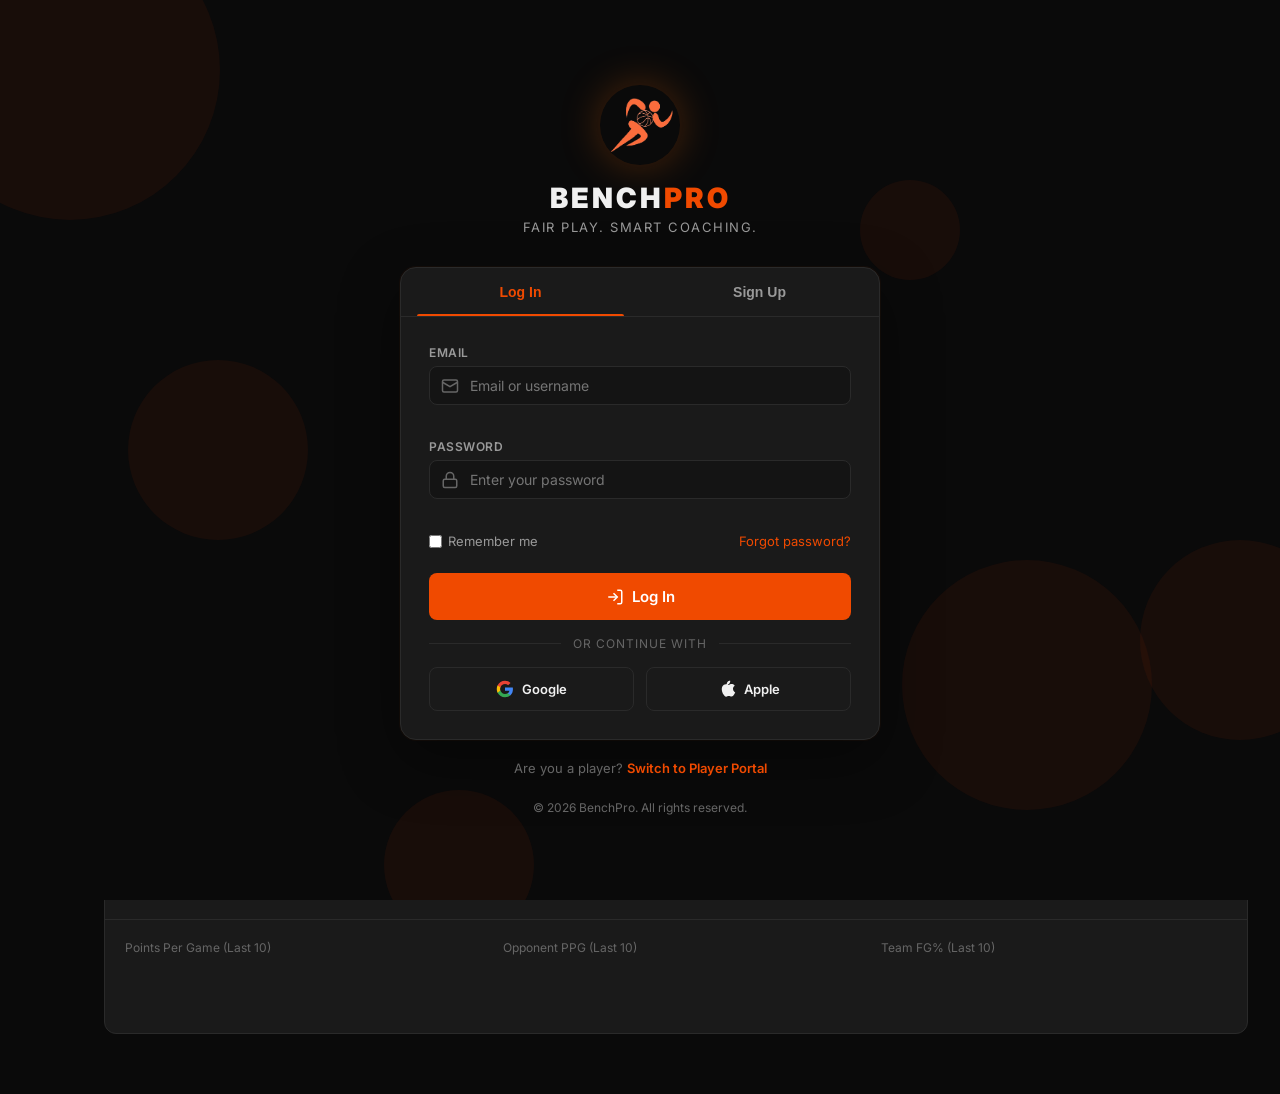
==== commit fb307fbd: "Add Render deployment config" ====
--- a/fullwebsite.html
+++ b/fullwebsite.html
@@ -139,7 +139,7 @@
             <div class="progress-line"></div>
             <div class="progress-step" data-step="4">
               <div class="step-number">4</div>
-              <span class="step-label">Payment</span>
+              <span class="step-label">Create</span>
             </div>
           </div>
 
@@ -297,8 +297,22 @@
           <!-- Step 3: Plan -->
           <div class="signup-step" id="signup-step-3">
             <h2 class="step-title">Choose Your Plan</h2>
-            <p class="step-desc">Start with a 14-day free trial. Cancel anytime.</p>
-            <div class="signup-plans">
+            <p class="step-desc">Select the plan that fits your coaching needs.</p>
+            <div class="signup-plans signup-plans-three">
+              <div class="signup-plan-card selected" data-plan="free" onclick="selectSignupPlan('free')">
+                <div class="plan-card-header">
+                  <h3>Free</h3>
+                  <p>Try BenchPro</p>
+                </div>
+                <div class="plan-price">$0<span>/month</span></div>
+                <ul class="plan-features">
+                  <li><svg viewBox="0 0 24 24" fill="none" stroke="var(--orange)" stroke-width="2.5" width="16" height="16"><polyline points="20 6 9 17 4 12" /></svg> 2 Video Uploads / Week</li>
+                  <li><svg viewBox="0 0 24 24" fill="none" stroke="var(--orange)" stroke-width="2.5" width="16" height="16"><polyline points="20 6 9 17 4 12" /></svg> Basic Analysis</li>
+                  <li><svg viewBox="0 0 24 24" fill="none" stroke="var(--orange)" stroke-width="2.5" width="16" height="16"><polyline points="20 6 9 17 4 12" /></svg> Play Designer</li>
+                  <li style="color:var(--text-muted)"><svg viewBox="0 0 24 24" fill="none" stroke="currentColor" stroke-width="2" width="16" height="16"><line x1="18" y1="6" x2="6" y2="18"/><line x1="6" y1="6" x2="18" y2="18"/></svg> No AI Chatbot</li>
+                  <li style="color:var(--text-muted)"><svg viewBox="0 0 24 24" fill="none" stroke="currentColor" stroke-width="2" width="16" height="16"><line x1="18" y1="6" x2="6" y2="18"/><line x1="6" y1="6" x2="18" y2="18"/></svg> No Stat Sheet Upload</li>
+                </ul>
+              </div>
               <div class="signup-plan-card" data-plan="standard" onclick="selectSignupPlan('standard')">
                 <div class="plan-card-header">
                   <h3>Standard</h3>
@@ -324,7 +338,7 @@
                     </svg> Play Designer</li>
                 </ul>
               </div>
-              <div class="signup-plan-card popular selected" data-plan="elite" onclick="selectSignupPlan('elite')">
+              <div class="signup-plan-card popular" data-plan="elite" onclick="selectSignupPlan('elite')">
                 <div class="plan-badge-label">MOST POPULAR</div>
                 <div class="plan-card-header">
                   <h3>Elite</h3>
@@ -361,24 +375,15 @@
             </div>
           </div>
 
-          <!-- Step 4: Start Trial -->
+          <!-- Step 4: Create Account -->
           <div class="signup-step" id="signup-step-4">
-            <h2 class="step-title">Start Your Free Trial</h2>
-            <p class="step-desc">Your 14-day free trial starts today. Add a payment method — you won't be charged until the trial ends.</p>
+            <h2 class="step-title">You're All Set</h2>
+            <p class="step-desc">Review your plan and create your account.</p>
             <div class="auth-form">
               <div class="form-group">
                 <label style="display:flex;align-items:center;gap:6px;color:var(--text-secondary);font-size:13px;cursor:pointer">
                   <input type="checkbox" id="signup-remember-me" style="accent-color:var(--orange)"> Keep me signed in on this device
                 </label>
-              </div>
-              <div class="trial-notice" style="margin-top:16px">
-                <svg viewBox="0 0 24 24" fill="none" stroke="var(--orange)" stroke-width="2" width="20" height="20">
-                  <path d="M12 22s8-4 8-10V5l-8-3-8 3v7c0 6 8 10 8 10z" />
-                </svg>
-                <div>
-                  <strong>14-day free trial</strong>
-                  <p>You can cancel anytime before the trial ends. No charge until then. Secure payment via Stripe.</p>
-                </div>
               </div>
             </div>
           </div>
@@ -406,7 +411,7 @@
       </div>
 
       <p class="auth-switch" style="text-align:center;margin-top:20px;font-size:13px;color:var(--text-muted)">
-        Are you a player? <a href="student.html" style="color:var(--orange);text-decoration:none;font-weight:600">Switch to Player Portal</a>
+        Are you a player? <a href="/student" style="color:var(--orange);text-decoration:none;font-weight:600">Switch to Player Portal</a>
       </p>
       <p class="auth-footer">© 2026 BenchPro. All rights reserved.</p>
     </div>
@@ -427,7 +432,7 @@
   </div>
 
   <!-- ===== SIDEBAR ===== -->
-  <aside class="sidebar">
+  <aside class="sidebar" id="sidebar">
     <div class="sidebar-logo">
       <img src="logo.png" alt="BenchPro">
       <span>BENCHPRO</span>
@@ -495,15 +500,23 @@
         </svg>
         <span>Player Stats</span>
       </button>
+      <button class="nav-item" data-page="challenges" onclick="navigateTo('challenges')">
+        <svg viewBox="0 0 24 24" fill="none" stroke="currentColor" stroke-width="2">
+          <circle cx="12" cy="12" r="10" />
+          <path d="M12 6v6l4 2" />
+          <path d="M9 12a3 3 0 106 0 3 3 0 00-6 0z" />
+        </svg>
+        <span>Challenges</span>
+      </button>
       <div class="nav-section-label">Account</div>
-      <button class="nav-item" data-page="plans" onclick="navigateTo('plans')">
-        <svg viewBox="0 0 24 24" fill="none" stroke="currentColor" stroke-width="2">
-          <path d="M12 2 2 7l10 5 10-5-10-5z" />
-          <path d="M2 17l10 5 10-5" />
-          <path d="M2 12l10 5 10-5" />
+      <a href="/student" target="_blank" rel="noopener" class="nav-item" style="text-decoration:none;color:inherit;display:flex;align-items:center;gap:12px;padding:10px 16px;border-radius:var(--radius);transition:background 0.2s;" onmouseover="this.style.background='var(--bg-secondary)'" onmouseout="this.style.background=''">
+        <svg viewBox="0 0 24 24" fill="none" stroke="currentColor" stroke-width="2" width="20" height="20">
+          <path d="M20 21v-2a4 4 0 00-4-4H8a4 4 0 00-4 4v2"/>
+          <circle cx="12" cy="7" r="4"/>
         </svg>
-        <span>Plans</span>
-      </button>
+        <span>Player Portal</span>
+        <svg width="12" height="12" viewBox="0 0 24 24" fill="none" stroke="currentColor" stroke-width="2" style="margin-left:auto;opacity:0.6"><path d="M18 13v6a2 2 0 01-2 2H5a2 2 0 01-2-2V8a2 2 0 012-2h6"/><polyline points="15 3 21 3 21 9"/><line x1="10" y1="14" x2="21" y2="3"/></svg>
+      </a>
       <button class="nav-item" data-page="settings" onclick="navigateTo('settings')">
         <svg viewBox="0 0 24 24" fill="none" stroke="currentColor" stroke-width="2">
           <circle cx="12" cy="12" r="3" />
@@ -514,18 +527,21 @@
       </button>
     </nav>
     <div class="sidebar-footer">
-      <div class="plan-badge" onclick="navigateTo('plans')">
+      <div class="plan-badge" onclick="navigateTo('settings')">
         <svg viewBox="0 0 24 24" fill="none" stroke="currentColor" stroke-width="2">
           <path d="M12 2 2 7l10 5 10-5-10-5z" />
           <path d="M2 17l10 5 10-5" />
         </svg>
         <div class="plan-badge-text">
           <div class="plan-name">Elite Plan</div>
-          <div class="plan-price">$29.99/mo</div>
+          <div class="plan-price">BenchPro</div>
         </div>
       </div>
     </div>
   </aside>
+
+  <!-- Mobile sidebar overlay (closes sidebar when tapped) -->
+  <div class="sidebar-overlay" id="sidebar-overlay" onclick="toggleMobileSidebar()" aria-hidden="true"></div>
 
   <!-- ===== MAIN CONTENT ===== -->
   <div class="main-content">
@@ -533,6 +549,13 @@
     <!-- Header -->
     <header class="header">
       <div class="header-left">
+        <button class="header-btn hamburger-btn" id="hamburger-btn" onclick="toggleMobileSidebar()" title="Open menu" aria-label="Open menu">
+          <svg viewBox="0 0 24 24" width="24" height="24" fill="none" stroke="currentColor" stroke-width="2">
+            <line x1="3" y1="6" x2="21" y2="6"/>
+            <line x1="3" y1="12" x2="21" y2="12"/>
+            <line x1="3" y1="18" x2="21" y2="18"/>
+          </svg>
+        </button>
         <div class="header-search">
           <svg viewBox="0 0 24 24" fill="none" stroke="currentColor" stroke-width="2">
             <circle cx="11" cy="11" r="8" />
@@ -646,7 +669,7 @@
           </svg>
           Draw Play
         </button>
-        <button class="btn btn-secondary" onclick="openModal('tip-modal')">
+        <button class="btn btn-secondary" onclick="openModal('tip-modal'); loadTipPlayers();">
           <svg width="16" height="16" viewBox="0 0 24 24" fill="none" stroke="currentColor" stroke-width="2">
             <path d="M21 15a2 2 0 01-2 2H7l-4 4V5a2 2 0 012-2h14a2 2 0 012 2z" />
           </svg>
@@ -808,6 +831,7 @@
             </svg>
             <p><span class="highlight">Click to browse</span> or drag and drop your game film here</p>
             <p style="font-size:12px;color:var(--text-muted);margin-top:8px">MP4, MOV, AVI · Max 5GB</p>
+            <p id="upload-usage-free" style="display:none;font-size:12px;color:var(--text-muted);margin-top:4px"></p>
           </div>
           <input type="file" id="file-input-clip" style="display:none" accept="video/*"
             onchange="handleClipFileSelect(this)">
@@ -829,8 +853,8 @@
         </div>
       </div>
 
-      <!-- ===== STAT SHEET UPLOAD SECTION ===== -->
-      <div class="card" style="max-width:100%;margin-top:20px">
+      <!-- ===== STAT SHEET UPLOAD SECTION (Premium) ===== -->
+      <div class="card" id="stat-sheet-card" style="max-width:100%;margin-top:20px">
         <div class="card-header">
           <h3><span class="inline-icon"><i data-lucide="file-spreadsheet" style="width:20px;height:20px;"></i></span>
             Upload Stat Sheet</h3>
@@ -942,19 +966,6 @@
               <label class="form-label">Select Player</label>
               <select class="form-select" id="tip-player-page">
                 <option value="">Choose a player...</option>
-                <option value="Marcus James (#3)">Marcus James (#3) — PG</option>
-                <option value="Anthony Davis (#11)">Anthony Davis (#11) — SG</option>
-                <option value="DeShawn Wright (#7)">DeShawn Wright (#7) — SF</option>
-                <option value="Jaylen Carter (#23)">Jaylen Carter (#23) — PF</option>
-                <option value="Omar Johnson (#5)">Omar Johnson (#5) — C</option>
-                <option value="Tyrese Mitchell (#10)">Tyrese Mitchell (#10) — SG</option>
-                <option value="Brandon Lewis (#12)">Brandon Lewis (#12) — PF</option>
-                <option value="Kevin Brooks (#15)">Kevin Brooks (#15) — C</option>
-                <option value="Isaiah Thomas (#20)">Isaiah Thomas (#20) — PG</option>
-                <option value="Andre Williams (#22)">Andre Williams (#22) — SF</option>
-                <option value="Chris Patterson (#30)">Chris Patterson (#30) — SG</option>
-                <option value="Malik Henderson (#33)">Malik Henderson (#33) — PF</option>
-                <option value="Entire Team">📢 Entire Team</option>
               </select>
             </div>
             <div class="form-group">
@@ -990,39 +1001,10 @@
             <h3>Tip History</h3>
           </div>
           <div class="card-body" id="tip-history-container">
-            <div class="timeline-item" style="cursor:pointer" onclick="openPlayerChat('Marcus James (#3)')">
-              <div class="timeline-dot success"></div>
-              <div class="timeline-time">Today</div>
-              <div class="timeline-content">
-                <h4>Sent to Marcus James (#3)</h4>
-                <p>Great ball movement tonight. Keep looking for the extra pass on the pick and roll.</p>
-              </div>
-            </div>
-            <div class="timeline-item" style="cursor:pointer" onclick="openPlayerChat('Entire Team')">
-              <div class="timeline-dot success"></div>
-              <div class="timeline-time">Feb 9</div>
-              <div class="timeline-content">
-                <h4>Sent to Entire Team</h4>
-                <p>Defensive rotations were slow in Q3. Let's focus on communication and quick help-side recovery.
-                </p>
-              </div>
-            </div>
-            <div class="timeline-item" style="cursor:pointer" onclick="openPlayerChat('DeShawn Wright (#7)')">
-              <div class="timeline-dot success"></div>
-              <div class="timeline-time">Feb 8</div>
-              <div class="timeline-content">
-                <h4>Sent to DeShawn Wright (#7)</h4>
-                <p>Your conditioning dropped in the 4th quarter. Let's add extra cardio to your pregame warmup.
-                </p>
-              </div>
-            </div>
-            <div class="timeline-item" style="cursor:pointer" onclick="openPlayerChat('Jaylen Carter (#23)')">
-              <div class="timeline-dot success"></div>
-              <div class="timeline-time">Feb 6</div>
-              <div class="timeline-content">
-                <h4>Sent to Jaylen Carter (#23)</h4>
-                <p>Box out stronger on defensive rebounds. You're giving up too many second-chance points.</p>
-              </div>
+            <div class="empty-state" id="tip-history-empty">
+              <svg width="40" height="40" viewBox="0 0 24 24" fill="none" stroke="currentColor" stroke-width="1.5"><path d="M9 18l6-6-6-6"/></svg>
+              <h3>No tips sent yet</h3>
+              <p>Send your first tip to a player above.</p>
             </div>
           </div>
         </div>
@@ -1304,8 +1286,8 @@
         </div>
       </div>
 
-      <!-- AI Chat Analysis -->
-      <div class="card" style="margin-top:20px">
+      <!-- AI Chat Analysis (Premium) -->
+      <div class="card" id="ai-chat-card" style="margin-top:20px">
         <div class="card-header">
           <h3><span class="inline-icon"><svg viewBox="0 0 24 24" fill="none" stroke="currentColor" stroke-width="2">
                 <path d="M21 15a2 2 0 01-2 2H7l-4 4V5a2 2 0 012-2h14a2 2 0 012 2z" />
@@ -1816,161 +1798,97 @@
     </div>
   </div>
 
-
-  <!-- ===== PAGE: PLANS ===== -->
-  <div class="page" id="page-plans">
-    <h1 class="page-title">Choose Your Plan <span class="inline-icon"><svg viewBox="0 0 24 24" fill="none"
-          stroke="currentColor" stroke-width="2">
-          <path d="M12 2 2 7l10 5 10-5-10-5z" />
-          <path d="M2 17l10 5 10-5" />
-          <path d="M2 12l10 5 10-5" />
-        </svg></span></h1>
-    <p class="page-subtitle">Select the plan that best fits your coaching needs.</p>
-    <div class="plan-cards">
-      <div class="plan-card" data-plan="standard" onclick="selectPlan('standard')">
-        <h3>Standard</h3>
-        <p class="plan-desc">Perfect for individual player development</p>
-        <div class="plan-price-big">$8.99<span>/month</span></div>
-        <ul class="plan-features">
-          <li>1 Player Profile</li>
-          <li>5 Game Uploads / Month</li>
-          <li>Basic AI Analysis</li>
-          <li>Play Designer</li>
-          <li>3 AI Drill Recommendations</li>
-          <li>Email Support</li>
-        </ul>
-        <button class="btn btn-secondary" style="width:100%;margin-top:18px"
-          onclick="event.stopPropagation();selectPlan('standard')">Select
-          Standard</button>
-      </div>
-      <div class="plan-card popular selected" data-plan="elite" onclick="selectPlan('elite')">
-        <h3 style="color:var(--orange)">Elite</h3>
-        <p class="plan-desc">Everything you need for a full team</p>
-        <div class="plan-price-big" style="color:var(--orange)">$29.99<span>/month</span></div>
-        <ul class="plan-features">
-          <li>Unlimited Player Profiles</li>
-          <li>Unlimited Game Uploads</li>
-          <li>Advanced AI Analysis</li>
-          <li>Play Designer + Sharing</li>
-          <li>Unlimited AI Drills</li>
-          <li>Fatigue Detection</li>
-          <li>Send Tips to Players</li>
-          <li>Priority Support</li>
-        </ul>
-        <button class="btn btn-primary" style="width:100%;margin-top:18px"
-          onclick="event.stopPropagation();selectPlan('elite')">Select
-          Elite</button>
-      </div>
-    </div>
-
-    <!-- Payment Methods -->
-    <div style="margin-top:36px">
-      <h2 style="font-size:20px;font-weight:800;margin-bottom:16px"><span class="inline-icon"><svg viewBox="0 0 24 24"
-            fill="none" stroke="currentColor" stroke-width="2">
-            <rect x="1" y="4" width="22" height="16" rx="2" />
-            <line x1="1" y1="10" x2="23" y2="10" />
-          </svg></span> Payment Methods</h2>
-      <div class="card" style="margin-bottom:16px">
+  <!-- ===== PAGE: CHALLENGES ===== -->
+  <div class="page" id="page-challenges">
+    <h1 class="page-title">Weekly Challenges <span class="inline-icon"><svg viewBox="0 0 24 24" fill="none" stroke="currentColor" stroke-width="2"><circle cx="12" cy="12" r="10"/><path d="M12 6v6l4 2"/></svg></span></h1>
+    <p class="page-subtitle">Create challenges for your team. Players earn XP and climb the leaderboard.</p>
+
+    <div style="display:flex;gap:12px;margin-bottom:24px;flex-wrap:wrap">
+      <button class="btn btn-primary" onclick="openChallengeCreateModal()">
+        <svg width="18" height="18" viewBox="0 0 24 24" fill="none" stroke="currentColor" stroke-width="2"><line x1="12" y1="5" x2="12" y2="19"/><line x1="5" y1="12" x2="19" y2="12"/></svg>
+        Create Challenge
+      </button>
+      <button class="btn btn-secondary" onclick="navigateTo('challenges'); loadChallengesLeaderboard()">
+        <svg width="18" height="18" viewBox="0 0 24 24" fill="none" stroke="currentColor" stroke-width="2"><line x1="12" y1="20" x2="12" y2="10"/><line x1="18" y1="20" x2="18" y2="4"/><line x1="6" y1="20" x2="6" y2="16"/></svg>
+        View Leaderboard
+      </button>
+    </div>
+
+    <div class="challenges-grid">
+      <div class="card">
+        <div class="card-header">
+          <h3><span class="inline-icon"><svg viewBox="0 0 24 24" fill="none" stroke="currentColor" stroke-width="2"><circle cx="12" cy="12" r="10"/><path d="M12 6v6l4 2"/></svg></span> Active Challenges</h3>
+        </div>
+        <div class="card-body" id="coach-challenges-list">
+          <div style="text-align:center;padding:24px;color:var(--text-muted);font-size:13px">Loading challenges...</div>
+        </div>
+      </div>
+      <div class="card">
+        <div class="card-header">
+          <h3><span class="inline-icon"><svg viewBox="0 0 24 24" fill="none" stroke="currentColor" stroke-width="2"><line x1="12" y1="20" x2="12" y2="10"/><line x1="18" y1="20" x2="18" y2="4"/><line x1="6" y1="20" x2="6" y2="16"/></svg></span> Team Leaderboard</h3>
+        </div>
         <div class="card-body">
-          <div id="payment-methods-list">
-            <div class="player-row" style="border-bottom:1px solid var(--border)">
-              <div
-                style="width:48px;height:32px;background:linear-gradient(135deg,#1a1f71,#2e77bc);border-radius:6px;display:flex;align-items:center;justify-content:center;font-size:11px;font-weight:800;color:#fff;flex-shrink:0">
-                VISA</div>
-              <div class="player-info">
-                <div class="player-name">Visa ending in 4242</div>
-                <div class="player-position">Expires 08/2027</div>
-              </div>
-              <div style="display:flex;gap:8px;align-items:center">
-                <span class="badge badge-orange">Default</span>
-                <button class="btn btn-sm btn-secondary" onclick="openModal('edit-payment-modal')">Edit</button>
-                <button class="btn btn-sm btn-secondary" onclick="removePaymentMethod(this)">Remove</button>
-              </div>
-            </div>
-            <div class="player-row">
-              <div
-                style="width:48px;height:32px;background:linear-gradient(135deg,#eb001b,#f79e1b);border-radius:6px;display:flex;align-items:center;justify-content:center;font-size:9px;font-weight:800;color:#fff;flex-shrink:0">
-                MC</div>
-              <div class="player-info">
-                <div class="player-name">Mastercard ending in 8901</div>
-                <div class="player-position">Expires 12/2026</div>
-              </div>
-              <div style="display:flex;gap:8px;align-items:center">
-                <button class="btn btn-sm btn-secondary" onclick="setDefaultPayment(this)">Set Default</button>
-                <button class="btn btn-sm btn-secondary" onclick="openModal('edit-payment-modal')">Edit</button>
-                <button class="btn btn-sm btn-secondary" onclick="removePaymentMethod(this)">Remove</button>
-              </div>
-            </div>
-          </div>
-          <button class="btn btn-primary" style="margin-top:16px" onclick="openModal('add-payment-modal')">+ Add
-            Payment Method</button>
-        </div>
-      </div>
-
-      <h2 style="font-size:20px;font-weight:800;margin-bottom:16px"><span class="inline-icon"><svg viewBox="0 0 24 24"
-            fill="none" stroke="currentColor" stroke-width="2">
-            <path d="M14 2H6a2 2 0 00-2 2v16a2 2 0 002 2h12a2 2 0 002-2V8z" />
-            <polyline points="14 2 14 8 20 8" />
-            <line x1="16" y1="13" x2="8" y2="13" />
-            <line x1="16" y1="17" x2="8" y2="17" />
-          </svg></span> Billing History</h2>
-      <div class="card">
-        <div class="card-body card-body-flush">
-          <div class="player-row" style="border-bottom:1px solid var(--border)">
-            <div class="player-info">
-              <div class="player-name">Elite Plan — February 2026</div>
-              <div class="player-position">Feb 1, 2026</div>
-            </div>
-            <div style="display:flex;align-items:center;gap:12px"><span style="font-weight:700">$29.99</span><span
-                class="badge badge-orange">Paid</span><button class="btn btn-sm btn-secondary"
-                onclick="showToast('Invoice downloaded!','📄')">Invoice</button></div>
-          </div>
-          <div class="player-row" style="border-bottom:1px solid var(--border)">
-            <div class="player-info">
-              <div class="player-name">Elite Plan — January 2026</div>
-              <div class="player-position">Jan 1, 2026</div>
-            </div>
-            <div style="display:flex;align-items:center;gap:12px"><span style="font-weight:700">$29.99</span><span
-                class="badge badge-orange">Paid</span><button class="btn btn-sm btn-secondary"
-                onclick="showToast('Invoice downloaded!','📄')">Invoice</button></div>
-          </div>
-          <div class="player-row" style="border-bottom:1px solid var(--border)">
-            <div class="player-info">
-              <div class="player-name">Elite Plan — December 2025</div>
-              <div class="player-position">Dec 1, 2025</div>
-            </div>
-            <div style="display:flex;align-items:center;gap:12px"><span style="font-weight:700">$29.99</span><span
-                class="badge badge-orange">Paid</span><button class="btn btn-sm btn-secondary"
-                onclick="showToast('Invoice downloaded!','📄')">Invoice</button></div>
-          </div>
-          <div class="player-row" style="border-bottom:1px solid var(--border)">
-            <div class="player-info">
-              <div class="player-name">Standard Plan — November 2025</div>
-              <div class="player-position">Nov 1, 2025</div>
-            </div>
-            <div style="display:flex;align-items:center;gap:12px"><span style="font-weight:700">$8.99</span><span
-                class="badge badge-orange">Paid</span><button class="btn btn-sm btn-secondary"
-                onclick="showToast('Invoice downloaded!','📄')">Invoice</button></div>
-          </div>
-          <div class="player-row">
-            <div class="player-info">
-              <div class="player-name">Standard Plan — October 2025</div>
-              <div class="player-position">Oct 1, 2025</div>
-            </div>
-            <div style="display:flex;align-items:center;gap:12px"><span style="font-weight:700">$8.99</span><span
-                class="badge badge-orange">Paid</span><button class="btn btn-sm btn-secondary"
-                onclick="showToast('Invoice downloaded!','📄')">Invoice</button></div>
-          </div>
-        </div>
-      </div>
-
-      <div style="margin-top:24px">
-        <button class="btn btn-secondary" onclick="openManageSubscription()"
-          style="margin-right:12px">Manage Subscription</button>
-        <button class="btn btn-secondary" style="color:var(--red);border-color:rgba(239,68,68,0.3)"
-          onclick="if(confirm('Are you sure you want to cancel your subscription?')) showToast('Subscription cancelled. You will retain access until end of billing period.','❌')">Cancel
-          Subscription</button>
-      </div>
+          <div class="weekly-winner-spotlight" id="coach-weekly-winner" style="display:none;margin-bottom:16px">
+            <span class="weekly-winner-crown">⭐</span>
+            <div>
+              <div class="weekly-winner-label">Weekly Champion</div>
+              <div class="weekly-winner-name" id="coach-weekly-winner-name"></div>
+              <div class="weekly-winner-xp" id="coach-weekly-winner-xp"></div>
+            </div>
+          </div>
+          <div id="coach-leaderboard">
+          <div style="text-align:center;padding:24px;color:var(--text-muted);font-size:13px">Loading leaderboard...</div>
+          </div>
+        </div>
+      </div>
+      <div class="card" style="grid-column:1/-1">
+        <div class="card-header">
+          <h3><span class="inline-icon"><svg viewBox="0 0 24 24" fill="none" stroke="currentColor" stroke-width="2"><path d="M12 22s8-4 8-10V5l-8-3-8 3v7c0 6 8 10 8 10z"/></svg></span> Hustle Leaderboard</h3>
+          <button class="btn btn-sm btn-secondary" onclick="openHustleUpdateModal()">Update Stats</button>
+        </div>
+        <div class="card-body" id="coach-hustle-leaderboard">
+          <div style="text-align:center;padding:24px;color:var(--text-muted);font-size:13px">Loading hustle leaderboard...</div>
+        </div>
+      </div>
+    </div>
+  </div>
+
+  <!-- Hustle Stats Update Modal -->
+  <div class="modal-overlay" id="hustle-update-modal" style="z-index:10000">
+    <div class="modal" style="max-width:480px">
+      <h2>Update Hustle Stats</h2>
+      <button class="modal-close" onclick="closeModal('hustle-update-modal')">✕</button>
+      <p style="color:var(--text-secondary);font-size:14px;margin-bottom:16px">Add effort stats for a player. Use "Add" to increment, or leave unchecked to set total.</p>
+      <div class="form-group">
+        <label class="form-label">Player</label>
+        <select class="form-select" id="hustle-player-select"></select>
+      </div>
+      <div style="display:grid;grid-template-columns:1fr 1fr;gap:12px">
+        <div class="form-group">
+          <label class="form-label">Deflections</label>
+          <input type="number" class="form-input" id="hustle-deflections" min="0" placeholder="0">
+        </div>
+        <div class="form-group">
+          <label class="form-label">Charges</label>
+          <input type="number" class="form-input" id="hustle-charges" min="0" placeholder="0">
+        </div>
+        <div class="form-group">
+          <label class="form-label">Rebounds</label>
+          <input type="number" class="form-input" id="hustle-rebounds" min="0" placeholder="0">
+        </div>
+        <div class="form-group">
+          <label class="form-label">Loose Balls</label>
+          <input type="number" class="form-input" id="hustle-loose-balls" min="0" placeholder="0">
+        </div>
+        <div class="form-group">
+          <label class="form-label">Screen Assists</label>
+          <input type="number" class="form-input" id="hustle-screen-assists" min="0" placeholder="0">
+        </div>
+      </div>
+      <label style="display:flex;align-items:center;gap:8px;margin-bottom:16px;font-size:13px">
+        <input type="checkbox" id="hustle-add-mode" style="accent-color:var(--orange)"> Add to existing (instead of replace)
+      </label>
+      <button class="btn btn-primary" onclick="submitHustleStats()">Save Stats</button>
     </div>
   </div>
 
@@ -2038,15 +1956,19 @@
               <svg width="18" height="18" viewBox="0 0 24 24" fill="none" stroke="currentColor" stroke-width="2"><rect x="9" y="9" width="13" height="13" rx="2" ry="2"/><path d="M5 15H4a2 2 0 01-2-2V4a2 2 0 012-2h9a2 2 0 012 2v1"/></svg>
             </button>
           </div>
-          <div style="display:flex;gap:10px;">
-            <button class="btn btn-primary" onclick="toggleQRCode()" id="qr-toggle-btn" style="flex:1;">
+          <div style="display:flex;gap:10px;flex-wrap:wrap;">
+            <button class="btn btn-primary" onclick="toggleQRCode()" id="qr-toggle-btn" style="flex:1;min-width:140px;">
               <svg width="16" height="16" viewBox="0 0 24 24" fill="none" stroke="currentColor" stroke-width="2"><rect x="2" y="2" width="8" height="8" rx="1"/><rect x="14" y="2" width="8" height="8" rx="1"/><rect x="2" y="14" width="8" height="8" rx="1"/><rect x="14" y="14" width="4" height="4"/><rect x="20" y="14" width="2" height="2"/><rect x="14" y="20" width="2" height="2"/><rect x="20" y="20" width="2" height="2"/></svg>
               Show QR Code
             </button>
-            <button class="btn btn-secondary" onclick="shareTeamCode()" style="flex:1;">
+            <button class="btn btn-secondary" onclick="shareTeamCode()" style="flex:1;min-width:140px;">
               <svg width="16" height="16" viewBox="0 0 24 24" fill="none" stroke="currentColor" stroke-width="2"><circle cx="18" cy="5" r="3"/><circle cx="6" cy="12" r="3"/><circle cx="18" cy="19" r="3"/><line x1="8.59" y1="13.51" x2="15.42" y2="17.49"/><line x1="15.41" y1="6.51" x2="8.59" y2="10.49"/></svg>
               Share Link
             </button>
+            <a href="/student" target="_blank" rel="noopener" class="btn btn-secondary" style="flex:1;min-width:140px;text-align:center;text-decoration:none;display:inline-flex;align-items:center;justify-content:center;gap:6px;">
+              <svg width="16" height="16" viewBox="0 0 24 24" fill="none" stroke="currentColor" stroke-width="2"><path d="M20 21v-2a4 4 0 00-4-4H8a4 4 0 00-4 4v2"/><circle cx="12" cy="7" r="4"/></svg>
+              Player Portal
+            </a>
           </div>
           <div id="qr-code-container" style="display:none;text-align:center;padding:20px;background:#2a2a2a;border-radius:var(--radius);margin-top:4px;">
           </div>
@@ -2264,24 +2186,84 @@
           <label class="form-label">Player</label>
           <select class="form-select" id="tip-player">
             <option value="">Choose player...</option>
-            <option value="Marcus James (#3)">Marcus James (#3)</option>
-            <option value="Anthony Davis (#11)">Anthony Davis (#11)</option>
-            <option value="DeShawn Wright (#7)">DeShawn Wright (#7)</option>
-            <option value="Jaylen Carter (#23)">Jaylen Carter (#23)</option>
-            <option value="Omar Johnson (#5)">Omar Johnson (#5)</option>
-            <option value="Tyrese Mitchell (#10)">Tyrese Mitchell (#10)</option>
-            <option value="Brandon Lewis (#12)">Brandon Lewis (#12)</option>
-            <option value="Kevin Brooks (#15)">Kevin Brooks (#15)</option>
-            <option value="Isaiah Thomas (#20)">Isaiah Thomas (#20)</option>
-            <option value="Andre Williams (#22)">Andre Williams (#22)</option>
-            <option value="Chris Patterson (#30)">Chris Patterson (#30)</option>
-            <option value="Malik Henderson (#33)">Malik Henderson (#33)</option>
-            <option value="Entire Team">📢 Entire Team</option>
           </select>
         </div>
         <div class="form-group"><label class="form-label">Message</label><textarea class="form-textarea"
             id="tip-message" placeholder="Type your coaching tip..."></textarea></div>
         <button class="btn btn-primary" style="width:100%" onclick="sendTip()">Send Tip</button>
+      </div>
+    </div>
+  </div>
+
+  <!-- Create Challenge Modal -->
+  <div class="modal-overlay" id="challenge-create-modal">
+    <div class="modal" style="max-width:520px">
+      <div class="modal-header">
+        <h2>Create Weekly Challenge</h2>
+        <button class="modal-close" onclick="closeModal('challenge-create-modal')">✕</button>
+      </div>
+      <div class="modal-body">
+        <div class="form-group">
+          <label class="form-label">Title</label>
+          <input type="text" class="form-input" id="challenge-title" placeholder="e.g. 200 Shot Challenge">
+        </div>
+        <div class="form-group">
+          <label class="form-label">Description</label>
+          <textarea class="form-textarea" id="challenge-description" placeholder="e.g. Make 200 quality shots this week." rows="2"></textarea>
+        </div>
+        <div class="form-row">
+          <div class="form-group">
+            <label class="form-label">Challenge Type</label>
+            <select class="form-select" id="challenge-type">
+              <option value="shooting">Shooting</option>
+              <option value="defense">Defense</option>
+              <option value="playmaking">Playmaking</option>
+              <option value="workout">Workout</option>
+              <option value="film">Film</option>
+              <option value="custom">Custom</option>
+            </select>
+          </div>
+          <div class="form-group">
+            <label class="form-label">XP Reward</label>
+            <input type="number" class="form-input" id="challenge-xp" value="100" min="1" max="500" placeholder="100">
+          </div>
+        </div>
+        <div class="form-group">
+          <label class="form-label">Goal Value</label>
+          <input type="number" class="form-input" id="challenge-goal" value="1" min="0.1" step="0.1" placeholder="e.g. 200 shots, 5 deflections">
+        </div>
+        <div class="form-row">
+          <div class="form-group">
+            <label class="form-label">Start Date</label>
+            <input type="date" class="form-input" id="challenge-start">
+          </div>
+          <div class="form-group">
+            <label class="form-label">End Date</label>
+            <input type="date" class="form-input" id="challenge-end">
+          </div>
+        </div>
+        <div class="form-group">
+          <label class="form-label">Verification</label>
+          <select class="form-select" id="challenge-verification">
+            <option value="manual">Manual (player reports progress)</option>
+            <option value="submission">Submission (player uploads proof)</option>
+            <option value="stat_based">Stat-based (from game data)</option>
+          </select>
+        </div>
+        <button class="btn btn-primary" style="width:100%" onclick="createChallenge()">Create Challenge</button>
+      </div>
+    </div>
+  </div>
+
+  <!-- Challenge Detail Modal (Coach view progress) -->
+  <div class="modal-overlay" id="challenge-detail-modal">
+    <div class="modal" style="max-width:600px">
+      <div class="modal-header">
+        <h2 id="challenge-detail-title">Challenge</h2>
+        <button class="modal-close" onclick="closeModal('challenge-detail-modal')">✕</button>
+      </div>
+      <div class="modal-body">
+        <div id="challenge-detail-body"></div>
       </div>
     </div>
   </div>
@@ -2349,58 +2331,6 @@
     </div>
   </div>
 
-  <!-- Add Payment Modal -->
-  <div class="modal-overlay" id="add-payment-modal">
-    <div class="modal" style="max-width:500px">
-      <div class="modal-header">
-        <h2>Add Payment Method</h2><button class="modal-close" onclick="closeModal('add-payment-modal')">✕</button>
-      </div>
-      <div class="modal-body">
-        <div class="form-group"><label class="form-label">Card Number</label><input type="text" class="form-input"
-            placeholder="1234 5678 9012 3456" maxlength="19"></div>
-        <div class="form-row">
-          <div class="form-group"><label class="form-label">Expiry</label><input type="text"
-              class="form-input" placeholder="MM/YY" maxlength="5"></div>
-          <div class="form-group"><label class="form-label">CVC</label><input type="text"
-              class="form-input" placeholder="123" maxlength="4"></div>
-        </div>
-        <div class="form-group"><label class="form-label">Cardholder Name</label><input type="text" class="form-input"
-            placeholder="Coach Wilson"></div>
-        <div class="form-group"><label class="form-label">Billing ZIP Code</label><input type="text" class="form-input"
-            placeholder="10001" maxlength="10"></div>
-        <button class="btn btn-primary" style="width:100%"
-          onclick="showToast('Payment method added!','💳');closeModal('add-payment-modal')">Add Card</button>
-      </div>
-    </div>
-  </div>
-
-  <!-- Edit Payment Modal -->
-  <div class="modal-overlay" id="edit-payment-modal">
-    <div class="modal" style="max-width:500px">
-      <div class="modal-header">
-        <h2>Edit Payment Method</h2><button class="modal-close" onclick="closeModal('edit-payment-modal')">✕</button>
-      </div>
-      <div class="modal-body">
-        <div class="form-group"><label class="form-label">Card Number</label><input type="text" class="form-input"
-            value="•••• •••• •••• 4242" disabled style="opacity:0.6"></div>
-        <div class="form-row">
-          <div class="form-group"><label class="form-label">Expiry</label><input type="text"
-              class="form-input" value="08/27" maxlength="5"></div>
-          <div class="form-group"><label class="form-label">CVC</label><input type="text"
-              class="form-input" placeholder="•••" maxlength="4"></div>
-        </div>
-        <div class="form-group"><label class="form-label">Cardholder Name</label><input type="text" class="form-input"
-            value="Coach Wilson"></div>
-        <div class="form-group"><label class="form-label">Billing ZIP Code</label><input type="text" class="form-input"
-            value="10001" maxlength="10"></div>
-        <button class="btn btn-primary" style="width:100%"
-          onclick="showToast('Payment method updated!','✅');closeModal('edit-payment-modal')">Save
-          Changes</button>
-      </div>
-    </div>
-  </div>
-
-
   <!-- Analysis Indicator (top corner, non-blocking) -->
   <div class="analysis-indicator" id="analysis-indicator">
     <div class="analysis-indicator-inner">
--- a/styles.css
+++ b/styles.css
@@ -656,6 +656,196 @@
   margin-bottom: 28px;
 }
 
+/* ===== CHALLENGES ===== */
+.challenges-grid {
+  display: grid;
+  gap: 20px;
+  grid-template-columns: repeat(auto-fit, minmax(340px, 1fr));
+  margin-bottom: 28px;
+}
+
+.challenge-card {
+  background: var(--bg-card);
+  border: 1px solid var(--border);
+  border-radius: var(--radius);
+  padding: 16px;
+  cursor: pointer;
+  transition: all var(--transition);
+}
+
+.challenge-card:hover {
+  border-color: var(--orange);
+  background: var(--bg-card-hover);
+  box-shadow: 0 4px 20px rgba(240, 74, 0, 0.08);
+}
+
+.challenge-card.expired {
+  opacity: 0.7;
+}
+
+.challenge-card-header {
+  display: flex;
+  justify-content: space-between;
+  align-items: center;
+  margin-bottom: 8px;
+}
+
+.challenge-type-badge {
+  font-size: 11px;
+  font-weight: 600;
+  text-transform: uppercase;
+  color: var(--orange);
+  background: var(--orange-glow);
+  padding: 4px 8px;
+  border-radius: 6px;
+}
+
+.challenge-xp {
+  font-size: 12px;
+  font-weight: 700;
+  color: var(--green);
+}
+
+.challenge-card-title {
+  font-size: 15px;
+  font-weight: 700;
+  margin-bottom: 4px;
+}
+
+.challenge-card-desc {
+  font-size: 13px;
+  color: var(--text-muted);
+  margin-bottom: 8px;
+  line-height: 1.4;
+}
+
+.challenge-card-meta {
+  font-size: 11px;
+  color: var(--text-secondary);
+}
+
+.leaderboard-row {
+  display: flex;
+  align-items: center;
+  gap: 12px;
+  padding: 10px 12px;
+  border-bottom: 1px solid var(--border);
+  font-size: 13px;
+}
+
+.leaderboard-row:last-child {
+  border-bottom: none;
+}
+
+.leaderboard-rank {
+  font-weight: 800;
+  color: var(--orange);
+  min-width: 28px;
+}
+
+.leaderboard-name {
+  flex: 1;
+  font-weight: 600;
+}
+
+.leaderboard-xp {
+  font-weight: 700;
+  color: var(--green);
+}
+
+.leaderboard-level {
+  font-size: 11px;
+  color: var(--text-muted);
+  background: var(--bg-secondary);
+  padding: 2px 6px;
+  border-radius: 4px;
+}
+
+.leaderboard-badges {
+  display: flex;
+  gap: 4px;
+}
+
+.leaderboard-badge {
+  font-size: 14px;
+}
+
+.leaderboard-flair {
+  font-size: 16px;
+  min-width: 24px;
+  text-align: center;
+}
+
+.leaderboard-row.weekly-winner-row {
+  background: rgba(234, 179, 8, 0.08);
+  border-left: 3px solid var(--yellow);
+}
+
+.weekly-winner-spotlight {
+  display: flex;
+  align-items: center;
+  gap: 16px;
+  padding: 12px 16px;
+  background: linear-gradient(135deg, rgba(234, 179, 8, 0.12) 0%, rgba(234, 179, 8, 0.04) 100%);
+  border: 1px solid rgba(234, 179, 8, 0.35);
+  border-radius: var(--radius-sm);
+}
+
+.weekly-winner-crown {
+  font-size: 28px;
+  line-height: 1;
+}
+
+.weekly-winner-label {
+  font-size: 10px;
+  font-weight: 700;
+  text-transform: uppercase;
+  color: var(--yellow);
+  letter-spacing: 0.5px;
+}
+
+.weekly-winner-name {
+  font-size: 15px;
+  font-weight: 800;
+  margin-top: 2px;
+}
+
+.weekly-winner-xp {
+  font-size: 11px;
+  color: var(--text-muted);
+  margin-top: 2px;
+}
+
+.participation-list {
+  margin-top: 8px;
+}
+
+.participation-row {
+  display: flex;
+  align-items: center;
+  gap: 12px;
+  padding: 8px 0;
+  border-bottom: 1px solid var(--border);
+  font-size: 13px;
+}
+
+.participation-row:last-child {
+  border-bottom: none;
+}
+
+.part-name {
+  flex: 1;
+}
+
+.part-progress {
+  color: var(--text-secondary);
+}
+
+.part-status {
+  font-weight: 600;
+  color: var(--green);
+}
+
 /* ===== BUTTONS ===== */
 .btn {
   display: inline-flex;
@@ -1614,13 +1804,59 @@
   }
 }
 
+/* Hamburger button - hidden on desktop */
+.hamburger-btn {
+  display: none;
+}
+
 @media (max-width: 768px) {
+  .hamburger-btn {
+    display: flex;
+    align-items: center;
+    justify-content: center;
+    margin-right: 12px;
+    flex-shrink: 0;
+  }
+
   .sidebar {
     width: 0;
+    transform: translateX(-100%);
+    box-shadow: none;
   }
 
   .sidebar:hover {
-    width: var(--sidebar-expanded);
+    width: 0;
+    transform: translateX(-100%);
+  }
+
+  /* Mobile: sidebar slides in from left */
+  .sidebar.mobile-open {
+    width: min(280px, 85vw);
+    transform: translateX(0);
+    box-shadow: 8px 0 32px rgba(0, 0, 0, 0.5);
+    z-index: 1001;
+  }
+
+  .sidebar.mobile-open .nav-item span,
+  .sidebar.mobile-open .nav-section-label,
+  .sidebar.mobile-open .sidebar-logo span,
+  .sidebar.mobile-open .plan-badge-text {
+    opacity: 1;
+  }
+
+  .sidebar-overlay {
+    position: fixed;
+    inset: 0;
+    background: rgba(0, 0, 0, 0.5);
+    z-index: 1000;
+    opacity: 0;
+    visibility: hidden;
+    transition: opacity 0.25s ease, visibility 0.25s ease;
+  }
+
+  .sidebar-overlay.show {
+    opacity: 1;
+    visibility: visible;
   }
 
   .main-content {
@@ -1652,7 +1888,24 @@
   }
 
   .header-search {
-    min-width: 160px;
+    min-width: 0;
+    flex: 1;
+  }
+
+  .header-search input {
+    min-width: 0;
+  }
+
+  .header {
+    padding: 0 16px;
+  }
+
+  .header-right {
+    gap: 8px;
+  }
+
+  .connection-dot {
+    display: none;
   }
 
   .page-title {
@@ -1666,6 +1919,29 @@
   .form-row {
     flex-direction: column;
     gap: 0;
+  }
+}
+
+@media (max-width: 480px) {
+  .page {
+    padding: 16px 12px;
+  }
+
+  .page-title {
+    font-size: 18px;
+  }
+
+  .game-card,
+  .analysis-entry {
+    padding: 12px;
+  }
+
+  .card-body {
+    padding: 16px;
+  }
+
+  .section-grid {
+    gap: 16px;
   }
 }
 
@@ -3001,6 +3277,10 @@
   gap: 16px;
 }
 
+.signup-plans-three {
+  grid-template-columns: 1fr 1fr 1fr;
+}
+
 .signup-plan-card {
   background: var(--bg-secondary);
   border: 2px solid var(--border);
@@ -3149,7 +3429,8 @@
     font-size: 22px;
   }
 
-  .signup-plans {
+  .signup-plans,
+  .signup-plans-three {
     grid-template-columns: 1fr;
   }
 
